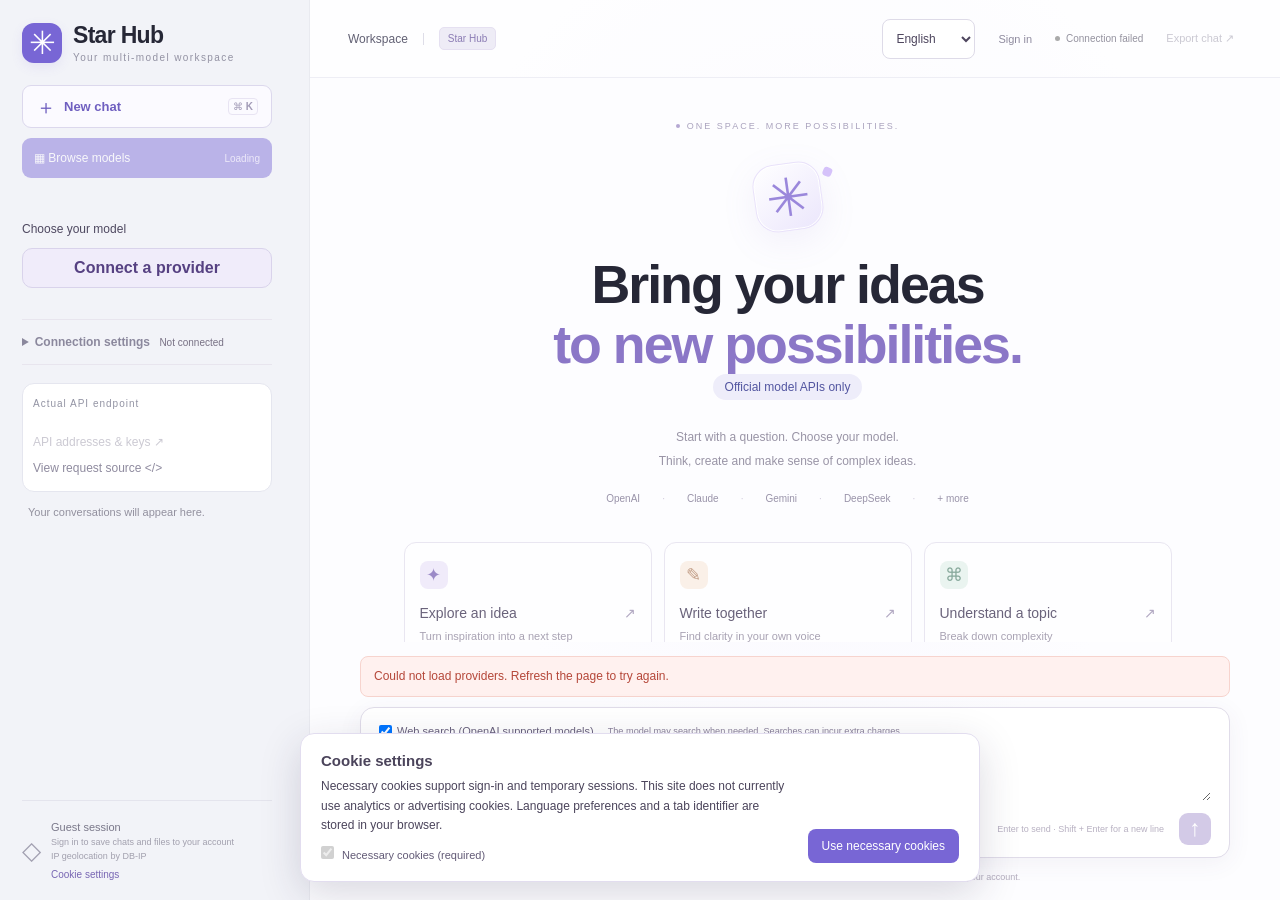
==== src/main/webapp/index.html @ 0cac22d6 "Repository snapshot" ====
<!doctype html>
<html lang="en">
<head>
  <meta charset="utf-8"><meta name="viewport" content="width=device-width,initial-scale=1">
  <meta name="theme-color" content="#f8f9fc"><meta name="description" content="Star Hub: a simple workspace for conversations with different AI models.">
  <title>Star Hub · One space. More possibilities.</title>
  <link rel="icon" href="icon.svg" type="image/svg+xml"><link rel="stylesheet" href="app.css?v=20261105-cookies">
  <script src="vendor/marked.min.js" defer></script><script src="vendor/purify.min.js" defer></script><script src="markdown.js?v=20261104" defer></script>
  <script src="storage.js?v=20261105-guestsession" defer></script><script src="i18n-data.js?v=20261105-guestsession" defer></script><script src="i18n.js?v=20261028-easy" defer></script>
  <script src="app.js?v=20261105-guestsession" defer></script><script src="account.js?v=20261105-guestsession" defer></script><script src="cloud.js?v=20261105-generated" defer></script><script src="replies.js?v=20261104-workspace" defer></script><script src="api-links.js?v=20261104-search2" defer></script><script src="parameters.js?v=20261028-easy" defer></script><script src="advanced.js?v=20261028-easy" defer></script>
  <script src="source-viewer.js?v=20261028-easy" defer></script>
  <script src="experience.js?v=20261105-guestsession" defer></script><script src="cookie-settings.js?v=20261105" defer></script>
</head>
<body>
  <aside class="sidebar" id="sidebar">
    <a class="brand" href="./" aria-label="Star Hub home"><span class="brand-mark">✳</span><span>Star Hub<small>Your multi-model workspace</small></span></a>
    <button class="new-chat" id="newChat"><span>＋</span> New chat <kbd>⌘ K</kbd></button>
    <button id="browseModels" class="catalog-launch" disabled>▦ Browse models <span id="catalogCount">Loading</span></button>
    <div class="connection-compact"><span id="connectionSummary">Choose your model</span><button id="connectProvider" type="button">Connect a provider</button></div>
    <details id="connectionSettings"><summary>Connection settings <span id="connectionState">Not connected</span></summary>
    <div class="settings">
      <label for="provider">Official provider</label><select id="provider" disabled><option>Loading providers…</option></select>
      <label for="modelSearch">Find a model</label><input id="modelSearch" type="search" placeholder="Name, manufacturer or model ID">
      <label for="model">Choose a model</label><select id="model" disabled><option value="">Choose a provider first</option></select>
      <p id="selectedSummary" class="field-help"></p><button id="modelSettings" type="button" class="settings-button" hidden>Model settings <span id="parameterStatus">Provider default</span></button><button id="modelDetails" class="text-button" type="button">Model details &amp; pricing ↗</button>
      <div class="task-row"><div><label for="task">Task type</label><select id="task"></select></div><div><label for="effort">Reasoning effort</label><select id="effort"><option value="default">Provider default</option></select></div></div>
      <p id="effortHelp" class="field-help"></p>
      <label for="apiKey"><span id="keyLabel">API Key</span> <span class="mini-label" id="keyScope">Temporary session</span></label>
      <div class="key-field"><input id="apiKey" type="password" maxlength="4096" autocomplete="off" spellcheck="false" placeholder="Enter this provider&#x27;s API key"><button type="button" id="toggleKey" aria-label="Show API key" aria-pressed="false">Show</button></div>
      <button id="accountSaveKey" type="button" class="settings-button" hidden>Manage API keys</button><p id="accountKeyStatus" class="field-help" role="status"></p><p id="guestKeyHelp" class="field-help">Keys are kept in this tab's temporary session and cannot be accessed after it closes. Each provider needs its own key.</p>
    </div>
    </details>
    <section id="currentApi" class="current-api" aria-label="Current API endpoint"><span class="section-label">Actual API endpoint</span><a id="currentApiUrl" target="_blank" rel="noopener noreferrer"></a><a id="currentKeyUrl" target="_blank" rel="noopener noreferrer"></a><button id="browseApis" type="button" class="text-button" disabled>API addresses &amp; keys ↗</button><button id="viewCallSource" type="button" class="text-button">View request source &lt;/&gt;</button></section>
    <button type="button" id="openLibrary" class="settings-button" hidden>File library</button>
    <nav id="history" class="history" aria-label="Conversation list"></nav>
    <div id="deletedNotice" class="deleted-notice" role="status" hidden><span>Conversation deleted</span><button id="undoDelete" type="button">Undo</button></div>
    <div class="sidebar-footer"><span class="privacy-icon">◇</span><div><span id="privacyHeading">Guest session</span><small id="privacyDetail">Sign in to save chats and files to your account</small><small><span>IP geolocation by </span><a href="https://db-ip.com" target="_blank" rel="noopener noreferrer" data-no-i18n>DB-IP</a></small><button id="cookieSettings" class="cookie-settings-link" type="button">Cookie settings</button></div></div>
  </aside>
  <main>
    <header class="topbar"><div class="header-left"><button id="menuToggle" class="icon-button mobile-only" aria-label="Open connection settings" aria-expanded="false">☰</button><span class="workspace-title">Workspace</span><span class="divider"></span><span id="activeProvider" class="provider-badge">Star Hub</span></div><div class="header-right"><label class="language-control"><span class="sr-only">Interface language</span><select id="language" aria-label="Interface language" data-no-i18n><option value="en">English</option><option value="zh">中文</option></select></label><button type="button" id="accountButton" class="text-button">Sign in</button><button type="button" id="accountLogout" class="text-button" hidden>Sign out</button><span class="service-status" id="serviceStatus"><i></i> Connecting</span><button class="text-button" id="exportChat" title="Export current conversation">Export chat ↗</button></div></header>
    <div class="conversation" id="conversation">
      <section class="welcome" id="welcome">
        <div class="eyebrow"><span></span> ONE SPACE. MORE POSSIBILITIES.</div>
        <div class="hero-symbol" aria-hidden="true">✳<span class="orbit-dot"></span></div>
        <h1>Bring your ideas<br><span>to </span><span>new possibilities.</span></h1>
        <p class="official-notice">Official model APIs only</p><p class="hero-description">Start with a question. Choose your model.<br>Think, create and make sense of complex ideas.</p>
        <div class="provider-strip"><span>OpenAI</span><span>Claude</span><span>Gemini</span><span>DeepSeek</span><span>+ more</span></div>
        <div class="prompt-grid">
          <button class="prompt-card" data-prompt="Help me turn a rough idea into an actionable plan. Start by asking me three key questions."><span class="card-icon lavender">✦</span><strong>Explore an idea <span>↗</span></strong><small>Turn inspiration into a next step</small></button>
          <button class="prompt-card" data-prompt="Help me make a piece of writing clearer and more natural. Ask me for the original text and its intended use first."><span class="card-icon peach">✎</span><strong>Write together <span>↗</span></strong><small>Find clarity in your own voice</small></button>
          <button class="prompt-card" data-prompt="I want to learn a new concept. Ask what I want to understand, then explain it step by step with simple examples."><span class="card-icon mint">⌘</span><strong>Understand a topic <span>↗</span></strong><small>Break down complexity</small></button>
        </div>
      </section>
      <section class="messages" id="messages" aria-label="Chat messages" aria-live="polite"></section>
    </div>
    <div class="composer-area"><div id="error" class="error" role="alert" hidden></div><div id="busyStatus" class="busy-status" role="status" hidden>Waiting for the model…</div>
      <div id="taskControls" class="task-controls" hidden>
        <p id="taskHelp"></p><div id="generationOptions" class="generation-options"></div>
        <label id="fileLabel" hidden>Reference file (up to 4 MB)<input id="inputFile" type="file" accept="image/png,image/jpeg,image/webp"></label>
        <label id="documentsLabel" hidden>Documents to rank, one per line<textarea id="documents" rows="3" maxlength="100000"></textarea></label>
        <label id="questionLabel" hidden>Yes/no question<input id="question" maxlength="4000" placeholder="For example: Does this feedback describe a software defect?"></label>
      </div>
      <section id="batchPanel" class="advanced-panel" hidden aria-labelledby="batchTitle">
        <div class="panel-title"><h2 id="batchTitle">Batch jobs</h2><span id="batchModel"></span></div>
        <p>Enter one task per line, up to 100. Jobs run asynchronously on the provider. Closing this page does not cancel them; avoid duplicate submissions.</p>
        <label for="batchInputs">Tasks</label><textarea id="batchInputs" rows="4" maxlength="100000" placeholder="First task…&#10;Second task…"></textarea>
        <div class="panel-actions"><button id="submitBatch" type="button">Submit batch</button><button id="loadBatches" type="button">Load provider jobs</button><button id="moreBatches" type="button" hidden>Load older jobs</button></div>
        <div class="batch-recovery"><input id="batchJobId" aria-label="Batch job ID" placeholder="Paste a job ID to resume checking progress"><button id="recoverBatch" type="button">Find job</button></div>
        <div id="batchNotice" role="status"></div><div id="batchJobs" class="batch-jobs"></div>
      </section>
      <section id="realtimePanel" class="advanced-panel" hidden aria-labelledby="realtimeTitle">
        <div class="panel-title"><h2 id="realtimeTitle">Live voice</h2><span id="realtimeState" role="status">Disconnected</span></div>
        <p id="realtimeHelp">After connecting, click Start speaking, then Send recording when finished. Audio uploads live to your selected provider.</p>
        <div class="panel-actions"><button id="connectRealtime" type="button">Connect live model</button><button id="recordRealtime" type="button" disabled>Start speaking</button><button id="interruptRealtime" type="button" disabled>Interrupt reply</button><button id="endRealtime" type="button" disabled>End connection</button></div>
        <p id="realtimeNotice" role="status"></p>
      </section>
      <form id="chatForm" class="composer"><div id="searchControls" class="search-controls"><label><input id="webSearch" type="checkbox" checked> <span data-no-i18n id="searchLabel">Web search (OpenAI supported models)</span></label><small data-no-i18n id="searchHelp">The model may search when needed. Searches can incur extra charges.</small></div><textarea id="prompt" rows="2" maxlength="30000" placeholder="What would you like to explore?" aria-label="Enter a message" required></textarea><div class="composer-bottom"><span id="modelHint">Connect a model to get started</span><div><span class="keyboard-hint">Enter to send · Shift + Enter for a new line</span><button type="submit" id="send" aria-label="Send message" disabled>↑</button></div></div></form>
      <p class="disclaimer">AI can make mistakes. Verify important information. API usage is billed by your selected provider to your account.</p>
    </div>
  </main>
<dialog id="modelLibrary" aria-labelledby="libraryTitle">
    <div class="library-header"><div><span class="eyebrow">MODEL ATLAS</span><h2 id="libraryTitle">Find your model</h2><p id="libraryStats"></p></div><button id="closeLibrary" class="icon-button" aria-label="Close model library">×</button></div>
    <div class="library-layout"><aside class="library-filters">
      <label for="librarySearch">Search</label><input id="librarySearch" type="search" placeholder="Model, manufacturer, use case…">
      <label for="filterVendor">Model manufacturer</label><select id="filterVendor"></select>
      <label for="filterCategory">Capability</label><select id="filterCategory"></select>
      <label for="filterSpecialty">Use cases</label><select id="filterSpecialty"></select>
      <label for="filterInput">Input types</label><select id="filterInput"></select>
      <label for="filterFamily">Model family</label><select id="filterFamily"></select>
      <label for="filterProvider">Official provider</label><select id="filterProvider"></select>
      <label for="filterReasoning">Reasoning capability / effort</label><select id="filterReasoning"><option value="">All reasoning types</option><option value="adjustable">Adjustable effort</option><option value="reasoning">Reasoning supported</option><option value="none">No published reasoning levels</option></select>
      <label for="filterExecution">Workspace support</label><select id="filterExecution"><option value="">All integrations</option><option value="integrated">Basic requests available here</option><option value="batch">Asynchronous batch</option><option value="realtime">Live voice / transcription</option></select>
      <label for="filterCost">Pricing &amp; keys</label><select id="filterCost"><option value="">All pricing types</option><option value="free-key">Free model · key required</option><option value="keyless">Free · no key needed</option><option value="paid">Pay as you go · key required</option><option value="account">Account dependent / free quota</option></select>
      <button id="resetFilters" class="text-button">Reset filters</button>
      <p id="keylessNotice" class="catalog-notice"></p><p class="catalog-notice">Free quotas, rate limits and regional access are set by the provider. A catalog entry does not guarantee access for your account.</p>
    </aside><section class="library-content"><div class="library-results"><span id="resultCount" role="status"></span><span>Official APIs only; batch integrations listed separately</span></div><div id="modelCards" class="model-cards"></div><div class="pagination"><button id="prevPage">← Previous</button><span id="pageInfo"></span><button id="nextPage">Next →</button></div></section></div>
    <footer class="library-footer" id="coverageNotice"></footer>
  </dialog>
  <dialog id="detailDialog" aria-labelledby="detailTitle"><div class="detail-header"><h2 id="detailTitle"></h2><button id="closeDetails" class="icon-button" aria-label="Close model details">×</button></div><div id="detailContent"></div><button id="useDetailModel" class="new-chat">Use this model →</button></dialog>
<dialog id="parameterDialog" aria-labelledby="parameterTitle">
    <div class="detail-header"><div><h2 id="parameterTitle">Model settings</h2><p id="parameterModel"></p></div><button id="closeParameters" class="icon-button" aria-label="Close model settings">×</button></div>
    <p class="parameter-intro">Only reviewed settings supported by this model are shown. Leave blank for provider defaults. Switching models or tasks resets settings; changing reasoning effort hides and excludes incompatible settings.</p>
    <div id="parameterFields" class="parameter-grid"></div><p id="parameterError" role="alert"></p>
    <div class="parameter-footer"><div id="parameterSources"></div><button id="resetParameters" type="button">Reset to provider defaults</button><button id="applyParameters" type="button">Done</button></div>
  </dialog>
<dialog id="apiDialog" aria-labelledby="apiTitle"><div class="detail-header"><div><span class="eyebrow">API DIRECTORY</span><h2 id="apiTitle">API addresses &amp; keys</h2></div><button id="closeApis" class="icon-button" aria-label="Close API directory">×</button></div><p class="api-explanation">These are the actual endpoints used by Star Hub. Only manufacturer-owned APIs are called; use the matching provider's key. POST endpoints may show an error when opened as a web page. Send requests from this workspace.</p><div id="apiCurrent"></div><h3 class="api-directory-title">All official providers</h3><p class="field-help">Expand a provider to view full addresses, key management and official documentation.</p><div id="apiDirectory"></div></dialog>
<dialog id="sourceDialog" aria-labelledby="sourceTitle">
    <div class="detail-header"><div><span class="eyebrow">CALL SOURCE</span><h2 id="sourceTitle">Request source code</h2></div><button id="closeSource" type="button" class="icon-button" aria-label="Close source viewer">×</button></div>
    <p class="api-explanation">This is the actual source bundled with the deployed website. Requests go from your browser to Star Hub's Java service, then directly to the manufacturer's official API. Keys are used for request authentication and are not included in the source shown below.</p>
    <div id="sourceRoute" class="source-route"></div>
    <div class="source-toolbar"><label for="sourceFile">Source file</label><select id="sourceFile" disabled></select><button id="copySource" type="button" disabled>Copy source</button><button id="reloadSource" type="button">Reload</button></div>
    <p id="sourceStatus" role="status"></p><p id="sourceHash" class="source-hash"></p>
    <pre id="sourceCode" class="source-code" tabindex="0" aria-label="Read-only request source code"><code id="sourceText"></code></pre>
  </dialog>
<dialog id="setupDialog" aria-labelledby="setupTitle">
  <div class="detail-header"><div><span class="eyebrow">GET CONNECTED</span><h2 id="setupTitle">Connect your first model</h2></div><button id="closeSetup" class="icon-button" type="button" aria-label="Close connection guide">×</button></div>
  <label class="setup-language" for="setupLanguage">Interface language <select id="setupLanguage" data-no-i18n><option value="en">English</option><option value="zh">中文</option></select></label>
  <ol class="setup-steps"><li id="setupStep1">1 Choose provider</li><li id="setupStep2">2 Add key</li><li id="setupStep3">3 Check connection</li></ol>
  <section id="setupChoose"><p>Use the manufacturer's official API. Usage is billed to your official account.</p><label for="setupProvider">Official provider</label><select id="setupProvider"></select><p id="setupProviderNote" class="field-help"></p></section>
  <section id="setupKeyStep" hidden><p id="setupKeyHelp">Create an API key in the official console and paste it below. It stays in this tab through refreshes and is cleared when the tab closes.</p><a id="setupKeyLink" target="_blank" rel="noopener noreferrer">Open official key management ↗</a><p id="setupKeyAddress" class="field-help"></p><label for="setupKey">API Key</label><div class="key-field"><input id="setupKey" type="password" maxlength="4096" autocomplete="off" spellcheck="false" placeholder="Paste your full official API key"><button id="setupToggleKey" type="button" aria-label="Show API key">Show</button></div></section>
  <section id="setupCheckStep" hidden><p>This check only reads the official model list. It sends no chat or generation task. Passing means the API accepted the key; access to a specific model is confirmed when you use it.</p><p id="setupCheckAddress" class="field-help" data-no-i18n></p><p id="setupModel" class="setup-model"></p><p id="setupCheckStatus" role="status"></p><button id="checkConnection" type="button">Check again</button></section>
  <p id="setupError" class="error" role="alert" hidden></p>
  <div class="setup-actions"><button id="skipSetup" type="button" class="text-button">Set up later</button><div><button id="setupBack" type="button" hidden>Back</button><button id="setupNext" type="button">Next</button><button id="finishSetup" type="button" hidden>Start chatting</button></div></div>
</dialog>
<dialog id="accountDialog"><form id="accountForm"><h2>Sign in</h2><p>Registration is closed. For details, <a href="mailto:zhjpersonal83@gmail.com">contact the developer</a>.</p><label>Email<input id="accountEmail" type="email" autocomplete="username" required></label><label>Password<input id="accountPassword" type="password" autocomplete="current-password" required></label><p id="accountError" role="alert"></p><button id="accountSubmit" type="submit">Sign in</button><button id="accountClose" type="button">Cancel</button></form></dialog><dialog id="accountSettings"><h2>Account settings</h2><p id="accountProfile"></p><form id="passwordForm"><h3>Change password</h3><label>Current password<input id="oldPassword" type="password" autocomplete="current-password" required></label><label>New password (12–256 characters)<input id="newPassword" type="password" autocomplete="new-password" minlength="12" maxlength="256" required></label><button type="submit">Change password</button></form><h3>API key vault</h3><p>Store multiple keys, choose the active key for each provider, or remove one. A key can only be stored once per account.</p><form id="keyForm"><label>Provider<select id="accountProvider"></select></label><label>Key name<input id="keyLabelInput" maxlength="120" required></label><label>New API key<input id="accountKey" type="password" autocomplete="off" required></label><button type="submit">Add and select key</button></form><div id="accountKeyList"></div><p id="settingsStatus" role="status"></p><button id="closeAccountSettings" type="button">Close</button></dialog><dialog id="importDialog"><h2>Import guest conversations?</h2><p>Guest conversations remain separate unless you choose to add them to this account.</p><label><input id="importCheck" type="checkbox"> Add guest conversations and their attachments to this account</label><p><button id="importConfirm" type="button">Continue</button></p></dialog><dialog id="libraryDialog"><h2>File library</h2><p id="libraryUsage"></p><p>Maximum 2 GiB per account including trash. Each file: up to 4 MiB. Accepted: PNG, JPEG, WebP, MP3, WAV, M4A, WebM audio, PDF and TXT. Chat accepts up to four images, 4 MiB combined.</p><label>Upload files<input id="libraryUpload" type="file" multiple accept="image/png,image/jpeg,image/webp,audio/mpeg,audio/wav,audio/x-wav,audio/mp4,audio/webm,application/pdf,text/plain"></label><p id="libraryMessage" role="status"></p><div id="libraryFiles"></div><p><button id="useLibraryFiles" type="button">Use selected in new chat</button> <button id="closeFileLibrary" type="button">Close</button></p></dialog><section id="cookieNotice" class="cookie-notice" role="dialog" aria-labelledby="cookieTitle" aria-describedby="cookieDescription" hidden><div><h2 id="cookieTitle">Cookie settings</h2><p id="cookieDescription">Necessary cookies support sign-in and temporary sessions. This site does not currently use analytics or advertising cookies. Language preferences and a tab identifier are stored in your browser.</p><label><input type="checkbox" checked disabled> Necessary cookies (required)</label></div><button id="acceptCookies" type="button">Use necessary cookies</button></section></body>
</html>
---- src/main/webapp/app.css ----
:root{font-family:Inter,-apple-system,BlinkMacSystemFont,"Segoe UI","PingFang SC","Microsoft YaHei",sans-serif;color:#262736;background:#fafbfe;font-synthesis:none;--purple:#7866d5;--muted:#8b8b9b;--line:#e9eaf0;--sidebar:284px}*{box-sizing:border-box}body{margin:0;display:flex;height:100dvh;overflow:hidden}button,input,textarea,select{font:inherit}button,a,input,textarea,select,summary{-webkit-tap-highlight-color:transparent}button{cursor:pointer}button:disabled{cursor:not-allowed;opacity:.45}button:focus-visible,a:focus-visible,summary:focus-visible{outline:3px solid #bcb2ec;outline-offset:4px}input:focus,textarea:focus,select:focus{outline:2px solid #c5bbee;outline-offset:1px}a{color:inherit;text-decoration:none}[hidden]{display:none!important}.sidebar{width:var(--sidebar);flex-shrink:0;background:#f2f3f8;border-right:1px solid var(--line);padding:30px 22px 20px;display:flex;flex-direction:column;overflow-y:auto}.brand{display:flex;align-items:center;gap:11px;font-size:23px;font-weight:700;letter-spacing:-.7px}.brand-mark{width:40px;height:40px;border-radius:12px;background:var(--purple);color:white;display:grid;place-items:center;font-size:32px;box-shadow:0 4px 12px #7866d51a}.brand small{font-size:10px;font-weight:400;display:block;color:#9392a3;letter-spacing:1.4px;margin-top:3px}.new-chat{margin:30px 0 29px;border:1px solid #dcd8ed;border-radius:9px;padding:12px 13px;background:#fbfaff;color:#6f5fc0;text-align:left;font-size:13px;font-weight:600;display:flex;align-items:center;gap:8px}.new-chat>span{font-size:20px;line-height:16px}kbd{margin-left:auto;color:#a29bb7;font-family:inherit;font-size:10px;border:1px solid #e8e4f3;padding:2px 4px;border-radius:4px}.section-label{font-size:10px;color:#9293a3;letter-spacing:1px;font-weight:500;display:flex;justify-content:space-between;margin:0 0 15px}.section-label>span{letter-spacing:0;font-size:10px;color:#9b91c0}.settings label{display:block;font-size:11px;margin:15px 0 8px;color:#626274}.settings label:first-child{margin-top:0}input,select,.settings textarea{width:100%;border:1px solid #dfe0e9;background:#fcfcff;border-radius:7px;font-size:12px;padding:10px 11px;color:#464556}.settings input{height:39px}select{height:40px}.mini-label{float:right;color:#9d9baa;font-size:10px}.key-field{position:relative}.key-field input{padding-right:43px}.key-field button{position:absolute;right:5px;top:5px;height:29px;padding:0 6px;background:transparent;border:0;color:#8b81b2;font-size:10px}.field-help{font-size:10px;line-height:1.8;color:#9796a5;margin:7px 1px 0;overflow-wrap:anywhere}details{margin-top:19px}summary{font-size:11px;color:#8b889d;cursor:pointer}.settings textarea{resize:vertical;min-height:70px}.recent-label{margin-top:30px;margin-bottom:10px}.history{min-height:40px;flex:1}.history button{width:100%;text-align:left;text-overflow:ellipsis;white-space:nowrap;overflow:hidden;background:none;border:0;padding:10px 12px;margin-bottom:3px;font-size:12px;border-radius:7px;color:#898698}.history button.active{background:#e9e6f3;color:#72649f}.history button::before{content:"◌";margin-right:9px;color:#aaa3bf}.sidebar-footer{display:flex;gap:10px;align-items:center;padding-top:20px;margin-top:20px;border-top:1px solid #e4e4ed;color:#797789;font-size:11px}.privacy-icon{font-size:25px;color:#a2a0b1}.sidebar-footer small{display:block;margin-top:4px;font-size:9px;color:#a2a0ae}main{flex:1;min-width:0;display:flex;flex-direction:column;background:radial-gradient(ellipse at 52% 38%,#f2effd88,transparent 55%),#fdfdff}.topbar{height:78px;flex-shrink:0;padding:0 38px;border-bottom:1px solid #eeeef5;display:flex;align-items:center;justify-content:space-between;background:#ffffff88}.header-left,.header-right{display:flex;align-items:center;gap:15px}.workspace-title{font-size:12px;color:#626174}.divider{height:12px;width:1px;background:#dedde8}.provider-badge{font-size:10px;background:#eeecf6;border:1px solid #e5e0f1;color:#8b7cb4;padding:5px 8px;border-radius:5px}.service-status{font-size:10px;color:#94929f;display:flex;align-items:center;gap:6px}.service-status i{height:5px;width:5px;border-radius:50%;background:#aaa}.service-status.online i{background:#78ad9c}.text-button{background:none;border:0;color:#8f8b9f;font-size:11px;padding:8px}.conversation{overflow-y:auto;flex:1;scroll-behavior:auto}.welcome{max-width:840px;margin:0 auto;padding:43px 36px 24px;text-align:center}.eyebrow{font-size:9px;letter-spacing:2px;color:#aaa3be;display:flex;align-items:center;justify-content:center;gap:7px}.eyebrow>span{height:4px;width:4px;background:#b5a8d3;border-radius:50%}.hero-symbol{height:68px;width:68px;margin:32px auto 23px;background:linear-gradient(145deg,#fff,#ebe6fc);box-shadow:0 10px 35px #8f7bd01a,0 0 0 1px #fff inset;border:1px solid #e9e2fa;border-radius:22px;display:grid;place-items:center;font-size:53px;color:#9a87db;transform:rotate(-8deg);position:relative}.orbit-dot{position:absolute;width:9px;height:9px;background:#d5c2fa;right:-14px;top:9px;border-radius:3px;transform:rotate(30deg)}h1{font-size:43px;font-weight:600;line-height:1.45;letter-spacing:-1.5px;margin:0}h1 span{color:#8b77c7}.hero-description{color:#9994a6;font-size:12px;line-height:2;margin:17px 0 20px}.provider-strip{display:flex;justify-content:center;gap:22px;color:#9993a9;align-items:center;font-size:10px}.provider-strip span+span:before{content:"·";margin-right:22px;color:#d1cbdc}.prompt-grid{display:grid;grid-template-columns:repeat(3,1fr);gap:12px;margin-top:38px;text-align:left}.prompt-card{border:1px solid #e9e6f1;border-radius:12px;background:#ffffffb8;padding:18px 15px;text-align:left;transition:transform .15s,border-color .15s}.prompt-card:hover{border-color:#bcb0df;transform:translateY(-3px)}.card-icon{width:28px;height:28px;display:grid;place-items:center;border-radius:8px;font-size:18px;margin-bottom:16px}.lavender{color:#9b8ac7;background:#f0ebfa}.peach{color:#c19d86;background:#faf0e8}.mint{color:#88a99c;background:#eaf4f0}.prompt-card strong{font-size:11px;font-weight:500;display:flex;justify-content:space-between;gap:7px;color:#6a637b}.prompt-card strong span{color:#b1a8c2}.prompt-card small{display:block;font-size:10px;color:#a8a2b3;margin-top:7px;line-height:1.6}.composer-area{width:100%;max-width:990px;align-self:center;padding:14px 50px 16px}.composer{border:1px solid #e0dce9;border-radius:14px;background:#fff;box-shadow:0 5px 25px #4d3c7210;padding:17px 18px 12px}.composer textarea{border:0;outline:none;resize:vertical;width:100%;min-height:48px;max-height:170px;font-size:13px;line-height:1.8;background:none;color:#4b445b}.composer textarea::placeholder{color:#b1abba}.composer-bottom{display:flex;align-items:center;justify-content:space-between;margin-top:8px;gap:10px}.composer-bottom>span{font-size:10px;color:#a19aad;overflow:hidden;text-overflow:ellipsis;white-space:nowrap;max-width:48%}.composer-bottom>div{display:flex;align-items:center;gap:15px}.keyboard-hint{font-size:9px;color:#b8b1c2}#send{width:32px;height:32px;border:0;background:var(--purple);color:white;border-radius:9px;font-size:23px;line-height:1}#send:disabled{background:#b7a7d8;opacity:.6}.disclaimer{margin:12px 0 0;text-align:center;font-size:9px;color:#b3acbd;line-height:1.6}.error{background:#fff1ef;color:#b54739;border:1px solid #f7d4ce;border-radius:8px;padding:10px 13px;margin-bottom:10px;font-size:12px;line-height:1.6}.busy-status{font-size:11px;color:#9b83c6;padding:0 5px 10px}.messages{max-width:870px;margin:auto;padding:25px 35px}.message{margin:18px 0 30px;display:flex;gap:13px}.avatar{flex-shrink:0;width:28px;height:28px;display:grid;place-items:center;border-radius:8px;background:#eee8fa;color:#9680c7;font-size:18px}.message.user .avatar{background:#edf0f4;color:#8e98a9;font-size:11px}.message-body{min-width:0;flex:1}.message-label{font-size:10px;color:#9e95ac;margin:7px 0 12px}.message-content{white-space:pre-wrap;overflow-wrap:anywhere;font-size:14px;line-height:1.9;color:#514b5f}.message.user .message-content{background:#f1eef8;border:1px solid #e8e2f1;border-radius:2px 12px 12px 12px;padding:11px 15px}.message-tools{display:flex;gap:10px;align-items:center;margin-top:12px;font-size:9px;color:#aaa2b5}.message-tools button{background:transparent;border:0;padding:0;font-size:10px;color:#9b8bb8}.icon-button{border:0;background:none;color:#8b7f9f}.mobile-only{display:none}
@media(min-height:920px){.welcome{padding-top:70px}.hero-symbol{margin-top:45px}.prompt-grid{margin-top:48px}.composer-area{padding-bottom:25px}}
@media(max-width:1100px){:root{--sidebar:250px}.sidebar{padding:25px 18px 18px}.topbar{padding:0 24px}.welcome{padding:35px 25px 20px}h1{font-size:36px}.composer-area{padding:12px 25px}.prompt-card{padding:14px 11px}.keyboard-hint{display:none}.provider-strip{gap:10px}.provider-strip span+span:before{margin-right:10px}.hero-symbol{margin-top:22px}}
@media(max-width:760px){body{height:100dvh}.sidebar{position:fixed;inset:64px auto 0 0;z-index:5;width:280px;box-shadow:12px 0 30px #30244518;transform:translateX(-110%);transition:transform .2s}.sidebar.open{transform:translateX(0)}.mobile-only{display:block}.topbar{height:64px;padding:0 17px}.header-left{gap:10px}.header-right{gap:6px}.service-status{display:none}.workspace-title{font-size:11px}.text-button{font-size:10px}.welcome{padding:28px 18px 10px}.eyebrow{font-size:8px;letter-spacing:1.5px}.hero-symbol{width:54px;height:54px;font-size:44px;border-radius:17px;margin:25px auto 18px}h1{font-size:33px}.hero-description{font-size:11px;margin:13px 0 15px}.provider-strip{font-size:9px;gap:7px}.provider-strip span+span:before{margin-right:7px}.prompt-grid{gap:7px;margin-top:27px}.prompt-card{padding:13px 10px}.prompt-card strong{font-size:10px}.prompt-card small{font-size:9px}.card-icon{margin-bottom:13px}.composer-area{padding:10px 14px 12px}.composer{padding:12px 13px 10px}.disclaimer{font-size:8px;margin-top:8px}.messages{padding:12px 18px}.message-content{font-size:13px}.brand{font-size:21px}}
@media(prefers-reduced-motion:reduce){*{scroll-behavior:auto!important;transition:none!important}}
.history-row{display:flex;align-items:center;gap:3px;margin-bottom:3px}.history-row .history-chat{flex:1;min-width:0;margin:0}.history-row .delete-chat{width:28px;flex-shrink:0;padding:4px 0;margin:0;text-align:center;font-size:20px;color:#8c829e}.history-row .delete-chat::before{content:none}.history-row .delete-chat:hover{background:#f9e6e5;color:#ae554d}.history-empty{font-size:11px;line-height:1.8;color:#92909e;padding:0 6px}.deleted-notice{display:flex;align-items:center;justify-content:space-between;background:#e9e6f3;border-radius:7px;padding:10px 12px;font-size:11px;color:#72649f;margin-top:12px}.deleted-notice button{border:0;background:none;font-size:11px;color:#6552ac;padding:3px}
/* Model library */
.sidebar{--sidebar:310px;width:var(--sidebar);padding-top:22px}.new-chat{margin:22px 0 10px}.catalog-launch{display:flex;justify-content:space-between;align-items:center;background:#7866d5;color:white;border:0;border-radius:9px;padding:13px 12px;font-size:12px;margin-bottom:24px;flex-shrink:0}.catalog-launch span{font-size:10px;color:#e5defb}.settings>.text-button{padding:5px 0;font-size:10px;color:#7460bf}.task-row{display:grid;grid-template-columns:1fr 1fr;gap:8px}.task-row select{padding:8px 5px;font-size:11px}.field-help{color:#777486}.settings{flex-shrink:0}.task-controls{border:1px solid #e5dfef;background:#faf8fe;padding:12px 16px;border-radius:12px;margin-bottom:10px;max-height:220px;overflow:auto;font-size:11px}.task-controls p{margin:0 0 8px;line-height:1.7;color:#756d89}.task-controls label{display:block;color:#6f6781;font-size:11px}.task-controls textarea{width:100%;padding:10px;border:1px solid #ded6e8;border-radius:7px}.generation-options{display:flex;gap:10px;flex-wrap:wrap}.generation-options label{min-width:110px;flex:1}.generation-options select{margin:5px 0}.generated-media{max-width:100%;max-height:560px;display:block;border-radius:10px;margin-top:16px}audio.generated-media{width:100%}a.generated-media{color:#6b55b6;text-decoration:underline}dialog{color:#302b42;border:1px solid #e8e2f1;border-radius:20px;box-shadow:0 30px 100px #30254635;padding:0;background:#fcfbff}dialog::backdrop{background:#201a354d}#modelLibrary{width:min(1240px,96vw);height:min(900px,94dvh);max-width:none;max-height:none;overflow:hidden}#modelLibrary[open]{display:flex;flex-direction:column}.library-header{padding:26px 30px 20px;display:flex;justify-content:space-between;align-items:flex-start;border-bottom:1px solid #eae5f0;background:linear-gradient(100deg,#f3effc,#fff)}.library-header .eyebrow{justify-content:flex-start;font-size:10px;letter-spacing:3px;color:#8d7db8}.library-header h2{font-size:25px;letter-spacing:-.6px;margin:7px 0 9px;font-weight:600}.library-header p{font-size:11px;color:#8c819c;margin:0}.library-layout{display:grid;grid-template-columns:225px 1fr;min-height:0;flex:1}.library-filters{background:#f6f3fa;padding:22px;overflow-y:auto;border-right:1px solid #eae5f0}.library-filters label{display:block;font-size:11px;color:#80748f;margin:14px 0 7px}.library-filters label:first-child{margin-top:0}.library-filters select,.library-filters input{background:#fff;border-color:#e5dfed;font-size:11px;height:38px}.catalog-notice{font-size:10px;line-height:1.8;color:#897d97;padding-top:12px;border-top:1px solid #e4dceb}.library-content{padding:20px 25px;overflow-y:auto}.library-results{display:flex;justify-content:space-between;align-items:center;font-size:11px;color:#a095ac;margin-bottom:17px;gap:10px}.library-results>span:first-child{color:#786791}.model-cards{display:grid;grid-template-columns:repeat(2,minmax(0,1fr));gap:15px}.model-card{border:1px solid #e6dfef;background:white;border-radius:13px;padding:20px;display:flex;flex-direction:column;min-width:0;transition:border-color .15s}.model-card:hover{border-color:#b5a5d5}.model-kicker{font-size:10px;color:#9c88b6;letter-spacing:.3px}.model-card h3{font-size:16px;line-height:1.5;margin:9px 0 5px;font-weight:600;overflow-wrap:anywhere}.model-card code{font-size:10px;color:#a295af;overflow-wrap:anywhere}.model-intro{font-size:11px;line-height:1.9;color:#7c718a;margin:15px 0;flex:1}.model-tags{display:flex;flex-wrap:wrap;gap:5px}.model-tags span{font-size:9px;color:#8b779d;background:#f4eff9;padding:4px 6px;border-radius:4px}.model-tags .free-badge{background:#e8f5ed;color:#478561}.model-route{font-size:10px;line-height:1.6;color:#91839e;margin:14px 0}.model-actions{display:flex;justify-content:space-between;gap:10px;border-top:1px solid #eee7f4;padding-top:12px}.model-actions button,.pagination button{font-size:11px;border:0;border-radius:7px;padding:8px 10px;color:#8b79a4;background:#f3eef9}.model-actions button:last-child{color:#fff;background:#8b73bd}.pagination{display:flex;align-items:center;justify-content:center;gap:20px;padding:25px 0 5px;font-size:11px;color:#8c7c9e}.library-footer{border-top:1px solid #eae5f0;padding:13px 25px;font-size:10px;line-height:1.7;color:#9c8fa9;background:#faf8fd}.empty-models{grid-column:1/-1;padding:40px 20px;line-height:2;color:#8d7d9e;font-size:13px}#detailDialog{width:min(650px,94vw);max-height:90dvh;padding:26px;overflow:auto}.detail-header{display:flex;justify-content:space-between;gap:20px;align-items:flex-start}.detail-header h2{font-size:23px;margin:0;line-height:1.5;overflow-wrap:anywhere}#detailContent{font-size:12px;line-height:1.9;color:#7c6c8e}.detail-intro{margin:20px 0}#detailContent dl{display:grid;grid-template-columns:110px minmax(0,1fr);gap:10px;background:#f5f0fa;padding:18px;border-radius:10px}#detailContent dt{color:#9a88ac}#detailContent dd{margin:0;overflow-wrap:anywhere}#detailContent h3{font-size:13px;color:#665378;margin-top:23px}#detailContent pre{background:#f4f0f8;padding:14px;font-size:10px;overflow:auto;border-radius:8px}.detail-links{display:flex;gap:20px;flex-wrap:wrap;color:#7f61ac;text-decoration:underline;margin-top:20px}#useDetailModel{margin-bottom:0;padding:13px 18px;background:#8064b2;color:white}.price-table{width:100%;border-collapse:collapse;font-size:11px}.price-table td{padding:7px;border-bottom:1px solid #eee8f3}.price-table td:last-child{text-align:right;font-variant-numeric:tabular-nums}
@media(min-width:1300px){.model-cards{grid-template-columns:repeat(3,minmax(0,1fr))}}
@media(max-width:760px){.library-header{padding:20px}.library-header h2{font-size:21px}.library-header p{line-height:1.8}.library-layout{display:block;overflow-y:auto}.library-filters{display:grid;grid-template-columns:1fr 1fr;gap:7px 12px;padding:14px;border-bottom:1px solid #e8dff0}.library-filters label{margin:0;align-self:center}.library-filters .catalog-notice{grid-column:1/-1;margin:0}.library-content{padding:17px;overflow:visible}.model-cards{grid-template-columns:1fr}.library-results{align-items:flex-start;font-size:10px}.library-footer{padding:10px 17px}.sidebar{width:310px}.task-controls{max-height:170px}.detail-header h2{font-size:19px}#detailContent dl{grid-template-columns:80px minmax(0,1fr)}}
.advanced-panel{background:#fff;border:1px solid #e4dcee;border-radius:14px;padding:18px 20px;margin:8px 0 12px;max-height:62dvh;overflow:auto;color:#766883;font-size:12px}.panel-title{display:flex;align-items:center;justify-content:space-between;gap:12px}.panel-title h2{margin:0;font-size:17px;color:#635273}.panel-title span{font-size:10px;color:#9988aa}.advanced-panel p{font-size:11px;line-height:1.8}.advanced-panel label{display:block;font-size:11px;margin:12px 0 6px}.advanced-panel textarea{width:100%;padding:12px;resize:vertical;min-height:90px;border:1px solid #e1d8eb;border-radius:8px;font-size:12px;color:#51445f;background:#fdfbff}.panel-actions{display:flex;gap:8px;flex-wrap:wrap;margin:12px 0}.panel-actions button,.batch-recovery button{border:1px solid #e5dcee;background:#f6f0fb;color:#81679d;border-radius:7px;padding:9px 12px;font-size:11px}.panel-actions button:first-child{color:white;background:#8970ba;border-color:#8970ba}.batch-recovery{display:flex;gap:8px}.batch-recovery input{flex:1;min-width:0}.batch-recovery button{white-space:nowrap}.batch-job{border:1px solid #e8e0f0;border-radius:9px;padding:13px;margin-top:12px}.batch-job-title{display:flex;justify-content:space-between;gap:12px;flex-wrap:wrap}.batch-job-title code{font-size:10px;overflow-wrap:anywhere}.batch-job-title strong{color:#7f62a4}.batch-job p{margin:7px 0}.batch-job details{margin-top:10px}.batch-job pre{white-space:pre-wrap;overflow-wrap:anywhere;max-height:250px;overflow:auto;background:#f8f5fb;padding:12px;font-size:11px;border-radius:6px}.batch-jobs{max-height:380px;overflow:auto}#batchNotice,#realtimeNotice{font-size:11px;line-height:1.8;color:#9474ad}#realtimeState{color:#8b6bb0}#endRealtime{color:#a56475}#recordRealtime:not(:disabled){background:#8e72be;color:white;border-color:#8e72be}@media(max-width:760px){.advanced-panel{padding:12px;max-height:60dvh}.panel-title{align-items:flex-start;flex-direction:column}.batch-jobs{max-height:260px}.panel-actions button{padding:8px;font-size:10px}.batch-recovery{flex-wrap:wrap}.batch-recovery input{width:100%;flex-basis:100%}}

.settings-button {width:100%;display:flex;align-items:center;justify-content:space-between;padding:10px 12px;border:1px solid #ddd9ee;border-radius:10px;background:#f7f5ff;color:#6551a4;margin:8px 0;cursor:pointer;font:inherit;font-size:12px}
.settings-button span{font-size:11px;color:#807a90}
#parameterDialog{width:min(840px,94vw);max-height:88dvh;padding:26px;border:1px solid #e3dfed;border-radius:20px;box-shadow:0 24px 80px #29213b30;color:var(--text);background:#fff;overflow:auto}
#parameterDialog::backdrop{background:#29213b55}
#parameterModel,.parameter-intro{font-size:12px;line-height:1.7;color:#777385}
.parameter-grid{display:grid;grid-template-columns:repeat(2,minmax(0,1fr));gap:18px;margin:22px 0}
.parameter-field{display:flex;flex-direction:column;gap:7px;font-size:13px;min-width:0}.parameter-field[hidden]{display:none}.parameter-wide{grid-column:1/-1}
.parameter-field input,.parameter-field select,.parameter-field textarea{width:100%;border:1px solid #dedbe8;border-radius:9px;background:#fbfaff;color:#34303e;padding:10px;font:inherit;box-sizing:border-box}
.parameter-field textarea{font-family:ui-monospace,monospace;resize:vertical;min-height:78px}.parameter-field small{font-size:11px;line-height:1.5;color:#817b8d}
.parameter-footer{display:flex;align-items:center;gap:10px;flex-wrap:wrap;border-top:1px solid #eeeaf4;padding-top:16px;position:sticky;bottom:-26px;background:white;padding-bottom:16px}
.parameter-footer button{padding:10px 15px;border:1px solid #ded9ec;background:#f5f2fb;color:#67538f;border-radius:9px;cursor:pointer}#applyParameters{background:#7b66c7;color:white}.parameter-footer a{font-size:11px;color:#7964b2}#parameterSources{margin-right:auto;display:flex;gap:12px}#parameterError{color:#ad3c51;font-size:13px;line-height:1.6}
.result-details{margin-top:12px;font-size:12px}.result-details pre{max-height:280px;overflow:auto;white-space:pre-wrap;overflow-wrap:anywhere}.result-details button{margin:8px 0}
@media(max-width:600px){.parameter-grid{grid-template-columns:1fr}#parameterDialog{padding:18px}.parameter-footer{bottom:-18px}}

/* Keep native trackpad scrolling inside each pane, without scroll chaining or backdrop blur. */
main,.conversation,.sidebar,.library-content,.library-filters{min-height:0}
.sidebar,.conversation,.library-filters,.library-content,#detailDialog,#parameterDialog,.task-controls,.advanced-panel,.batch-jobs,.result-details pre{overscroll-behavior-y:contain;scrollbar-gutter:stable}
.conversation{background:#fdfdff}
.library-content{background:#fcfbff}
@media(max-width:760px){.library-layout{overscroll-behavior-y:contain;scrollbar-gutter:stable}.library-content,.library-filters{overflow:visible;scrollbar-gutter:auto}}

/* Full, selectable addresses stay readable without horizontal scrolling. */
.current-api{margin-top:18px;padding:14px 10px;border:1px solid #e5e6ef;border-radius:12px;background:#fff;display:grid;gap:8px;min-width:0}
.current-api .section-label{margin:0;padding:0;font-size:10px}
.current-api a{font-size:11px;line-height:1.7;color:#6450a2;overflow-wrap:anywhere;word-break:break-word}
.current-api .text-button{text-align:left;padding:2px 0;font-size:12px}
#apiDialog{width:min(820px,calc(100vw - 32px));max-height:88dvh;overflow-y:auto;overscroll-behavior:contain;padding:28px;border:1px solid #e5e6ef;border-radius:22px;background:#fff;color:#292735}
.api-explanation,.api-note{font-size:13px;line-height:1.8;color:#727080}
.api-directory-title{margin-top:30px}
.api-address{margin:14px 0;padding:12px 14px;background:#f7f7fb;border:1px solid #ededf5;border-radius:10px;min-width:0}
.api-address-heading{display:flex;align-items:center;gap:10px;margin-bottom:7px;font-size:12px;color:#6b667e}
.api-method{padding:2px 6px;border-radius:4px;background:#ebe7f6;color:#654c9b;font-size:10px}
.api-address-line{display:flex;align-items:flex-start;gap:12px;min-width:0}
.api-address-line a,.api-address-line code{min-width:0;flex:1;color:#5d429c;font:12px/1.8 ui-monospace,SFMono-Regular,Menlo,monospace;overflow-wrap:anywhere;word-break:break-word;user-select:text}
.api-address-line button{flex-shrink:0;background:#fff;border:1px solid #ddd9ec;border-radius:6px;padding:4px 8px;color:#64547f;font-size:11px;cursor:pointer}
.api-address small{display:block;margin-top:6px;color:#787187;font-size:11px}
.api-platform{border-top:1px solid #eceaf2;padding:15px 0}
.api-platform summary{cursor:pointer;font-size:14px;font-weight:600;line-height:1.8}
.api-platform summary span{display:block;color:#85808f;font-weight:400;font-size:12px;margin-left:17px;overflow-wrap:anywhere}
.reply-typing::after{content:'▍';color:#8c74c0;margin-left:2px;font-size:.85em}
.reply-warning{font-size:12px;color:#9b6b30;margin-top:12px;line-height:1.7}
.message-content{direction:ltr;text-align:start}
.reveal-now{color:#76618f}
@media(max-width:600px){#apiDialog{padding:20px}.api-address-line{gap:6px}.api-address{padding:10px}.api-address-line a,.api-address-line code{font-size:11px}}

.model-access{padding:12px;margin:10px 0;border:1px solid #e8d5b0;background:#fff8ea;border-radius:10px;font-size:12px;line-height:1.7;color:#73572d}
.model-access p{margin:8px 0}.model-access a{display:block;overflow-wrap:anywhere;color:#6e5297;font-size:11px}.model-access button{margin-top:10px;padding:7px 10px;border:1px solid #d8c29b;border-radius:7px;background:#fff;color:#73572d;cursor:pointer}.model-tags .restricted-badge{background:#fff2d9;color:#8c6229}

/* Source viewer stays closed until explicitly opened, with an independent scroll area. */
.official-notice{display:inline-block;color:#5255a0;background:#eeedfa;border-radius:20px;padding:6px 12px;font-size:12px;margin:0 0 8px}
#sourceDialog{width:min(1040px,94vw);max-height:90dvh;padding:24px;overflow:auto}
.source-toolbar{display:flex;align-items:center;gap:10px;flex-wrap:wrap;margin:18px 0 8px}
.source-toolbar label{font-size:13px;font-weight:600}
.source-toolbar select{flex:1;min-width:180px;max-width:100%;padding:9px;border:1px solid #dedfeb;border-radius:8px;background:white}
.source-toolbar button{padding:9px 12px;border:1px solid #dedfeb;border-radius:8px;background:#f7f7fc;cursor:pointer}
.source-code{height:42dvh;min-height:180px;overflow:auto;overscroll-behavior:contain;white-space:pre;background:#181e30;color:#e2e9f7;border-radius:12px;padding:18px;font:12px/1.7 ui-monospace,SFMono-Regular,Menlo,Consolas,monospace;tab-size:4}
.source-code:focus-visible{outline:2px solid #6b64bf;outline-offset:3px}
.source-hash{font:11px/1.5 ui-monospace,monospace;overflow-wrap:anywhere;color:#6d7284}
#sourceStatus{font-size:12px;color:#60677c}.source-route{padding:12px;background:#f7f7fc;border-radius:10px}
@media(max-width:600px){#sourceDialog{padding:16px}.source-toolbar select{flex-basis:100%}.source-code{padding:12px}}
#sourceDialog[open]{display:flex;flex-direction:column;height:90dvh;box-sizing:border-box}
#sourceDialog .detail-header{flex-shrink:0;margin-bottom:8px}
#sourceDialog .api-explanation{flex-shrink:0;margin:6px 0 12px;font-size:13px}
#sourceDialog .source-route{flex-shrink:0;max-height:148px;overflow:auto;overscroll-behavior:contain}
#sourceDialog .source-toolbar{flex-shrink:0;margin:12px 0 4px}
#sourceDialog #sourceStatus{flex-shrink:0;margin:6px 0}
#sourceDialog .source-hash{flex-shrink:0;margin:2px 0 6px}
#sourceDialog .source-code{flex:1;min-height:120px;height:auto;margin:0}

/* Connection setup and persistence controls use normal document flow. */
.sr-only{position:absolute;width:1px;height:1px;padding:0;margin:-1px;overflow:hidden;clip:rect(0,0,0,0);white-space:nowrap;border:0}
.connection-compact{display:grid;gap:10px;margin:18px 0 12px}
#connectionSummary{font-size:12px;line-height:1.5;color:#4e4860;overflow-wrap:anywhere}
#connectProvider{padding:10px 12px;border:1px solid #d9d3eb;border-radius:10px;background:#f0ecfa;color:#564182;font-weight:600;cursor:pointer}
#connectionSettings{border-top:1px solid #e8e5ee;border-bottom:1px solid #e8e5ee;padding:12px 0}
#connectionSettings>summary{cursor:pointer;font-size:12px;font-weight:600;line-height:1.7;list-style-position:inside}
#connectionState{float:none;margin-left:6px;font-size:10px;font-weight:400;color:#787184;white-space:nowrap}
#connectionSettings .settings{margin-top:16px}
.save-history{display:flex;gap:8px;align-items:flex-start;font-size:12px;line-height:1.6;cursor:pointer}
.save-history input{margin:3px 0 0;accent-color:#7960ab;flex-shrink:0}
.storage-help{font-size:11px;line-height:1.65;color:#86808e;margin:7px 0}
#storageStatus{font-size:11px;margin:4px 0 14px}
.language-control select{font:inherit;font-size:12px;padding:7px 22px 7px 9px;border:1px solid #dedbe8;border-radius:8px;background:#fff;color:#4e465e;max-width:112px}
#setupDialog{width:min(600px,92vw);max-height:90dvh;padding:30px;overflow:auto}
#setupDialog h2{font-size:24px;margin:8px 0 0;letter-spacing:-.6px}
#setupDialog p{font-size:14px;line-height:1.8;color:#686174}
#setupDialog .field-help{font-size:12px;overflow-wrap:anywhere}
#setupDialog label{display:block;font-size:12px;font-weight:600;margin:16px 0 8px}
#setupDialog select,#setupKey{width:100%;padding:12px;border:1px solid #ded9e9;border-radius:9px;background:#fff;font:inherit;font-size:14px;min-width:0}
#setupDialog .key-field input{padding-right:64px}
#setupDialog a{color:#6a4e9c;font-size:14px}
.setup-steps{display:flex;gap:8px;list-style:none;padding:0;margin:24px 0}
.setup-steps li{flex:1;font-size:12px;line-height:1.6;color:#898290;padding:10px 8px;border-bottom:2px solid #e8e4ef}
.setup-steps .active{color:#654a96;border-color:#9378be;font-weight:600}
.setup-actions{display:flex;justify-content:space-between;align-items:center;gap:12px;margin-top:28px;border-top:1px solid #eeeaf3;padding-top:20px}
.setup-actions>div{display:flex;gap:8px;flex-wrap:wrap;justify-content:flex-end}
.setup-actions button,#checkConnection{border:1px solid #ded8e9;border-radius:8px;padding:10px 14px;font:inherit;font-size:13px;background:#faf9fc;cursor:pointer}
.setup-actions #setupNext,.setup-actions #finishSetup{color:#fff;background:#745499;border-color:#745499}
.setup-actions .text-button{border:0;background:transparent;padding:8px 0}
#setupCheckStatus{padding:12px;background:#f4f1f9;border-radius:10px}
#setupDialog .setup-model{font-weight:600;color:#544565}
html[lang=en] .welcome h1{font-size:clamp(34px,4.2vw,60px);letter-spacing:-2px;line-height:1.12}
html[lang=en] .prompt-card strong{font-size:14px}
html[lang=en] .prompt-card small{font-size:11px}
@media(max-width:800px){.header-right{gap:8px}.header-right .service-status{display:none}.topbar{gap:8px}.workspace-title{font-size:13px}.provider-badge{max-width:100px;overflow:hidden;text-overflow:ellipsis;white-space:nowrap}}
@media(max-width:600px){#setupDialog{padding:22px}.setup-steps{gap:4px}.setup-steps li{font-size:11px;padding:8px 4px}.setup-actions{align-items:flex-end}.header-right #exportChat{font-size:0}.header-right #exportChat::after{content:'↗';font-size:18px}html[lang=en] .welcome h1{font-size:36px;letter-spacing:-1.3px}.header-left .divider{display:none}}

.save-history input{width:15px;height:15px;padding:0;flex:0 0 15px}
#setupDialog .setup-language{display:flex;justify-content:flex-end;align-items:center;gap:10px;color:#7f748d;font-weight:400}
#setupDialog .setup-language select{width:112px;padding:6px 9px;font-size:12px;height:34px}
.search-controls{display:flex;align-items:center;flex-wrap:wrap;gap:8px 14px;margin-bottom:12px;color:#69617d;font-size:11px}.search-controls label{display:flex;align-items:center;gap:5px}.search-controls input{width:auto;height:auto;margin:0}.search-controls small{color:#8b829b}.message-content{white-space:normal}.message-content p{margin:.5em 0}.message-content pre{white-space:pre;overflow:auto;padding:12px;background:#f2eff8;border-radius:8px}.message-content code{background:#f2eff8;border-radius:3px;padding:1px 3px}.message-content pre code{padding:0}.message-content table{display:block;max-width:100%;overflow-x:auto;border-collapse:collapse}.message-content th,.message-content td{border:1px solid #ded9eb;padding:6px 10px}.message-content a{color:#6550be;text-decoration:underline;overflow-wrap:anywhere}.message-content blockquote{border-left:3px solid #c7bce8;margin:1em 0;padding-left:12px}.web-citations{display:flex;flex-direction:column;gap:4px;margin-top:1em;font-size:12px}

.message.user .message-content{white-space:pre-wrap}

#accountDialog{border:1px solid #ddd6ef;border-radius:16px;padding:26px;max-width:420px;width:calc(100% - 40px);box-shadow:0 18px 70px #31225a33;color:#403a50}#accountDialog::backdrop{background:#201b3066}#accountDialog h2{margin:0 0 12px}#accountDialog p{font-size:13px;line-height:1.7;color:#716982}#accountDialog a{color:#6b55bd;text-decoration:underline}#accountDialog label{display:block;margin:15px 0;font-size:12px}#accountDialog label input{display:block;margin-top:6px}#accountDialog button{border:0;border-radius:8px;padding:10px 16px;margin:4px 8px 0 0;cursor:pointer}#accountSubmit{background:#7866d5;color:white}#accountError{color:#b54739!important}

#accountSettings{border:1px solid #ddd6ef;border-radius:16px;padding:26px;max-width:440px;width:calc(100% - 40px);max-height:85vh;overflow:auto;color:#403a50}#accountSettings::backdrop{background:#201b3066}#accountSettings label{display:block;margin:12px 0;font-size:12px}#accountSettings input,#accountSettings select{display:block;margin-top:6px}#accountSettings button{border:0;border-radius:8px;padding:10px 16px;cursor:pointer}#accountSettings h3{margin-top:20px}

#libraryDialog,#importDialog{border:1px solid #ddd6ef;border-radius:16px;padding:26px;max-width:720px;width:calc(100% - 40px);max-height:85vh;overflow:auto;color:#403a50}#libraryDialog::backdrop,#importDialog::backdrop{background:#201b3066}.file-row{display:flex;align-items:center;gap:8px;padding:10px 0;border-bottom:1px solid #eee;flex-wrap:wrap}.file-row label{flex:1;min-width:200px}.file-row input,#importCheck{width:auto;height:auto}.file-row button,#libraryDialog button,#importDialog button{padding:8px;border:0;border-radius:6px;cursor:pointer}

.reasoning-block{margin:4px 0 12px;color:#817499;font-size:12px}.reasoning-heading{cursor:pointer}.reasoning-text{white-space:pre-wrap;border-left:2px solid #d9d0ec;padding-left:10px;margin-top:6px}.thinking-active .reasoning-heading{animation:reasoning-pulse 1.4s ease-in-out infinite}@keyframes reasoning-pulse{50%{opacity:.45}}@media (prefers-reduced-motion:reduce){.thinking-active .reasoning-heading{animation:none}}

.keyring-row{display:flex;align-items:center;gap:8px;border-bottom:1px solid #eee;padding:9px 0}.keyring-row span{flex:1;overflow-wrap:anywhere}.keyring-row button{font-size:12px}

.thinking-active .reasoning-heading{position:relative;display:inline-flex;align-items:center;gap:7px;animation:none}.thinking-active .reasoning-heading::before{content:"";width:10px;height:10px;border-radius:50%;background:#806add;box-shadow:0 0 0 4px #c7b9f2;animation:starhub-think 1.2s ease-in-out infinite}.thinking-active .reasoning-heading::after{content:"···";font-weight:bold;letter-spacing:3px;animation:starhub-dots 1.1s ease-in-out infinite}@keyframes starhub-think{0%,100%{transform:scale(.8);box-shadow:0 0 0 3px #c7b9f288}50%{transform:scale(1.2);box-shadow:0 0 0 7px #c7b9f233}}@keyframes starhub-dots{0%,100%{opacity:.3}50%{opacity:1}}@media (prefers-reduced-motion:reduce){.thinking-active .reasoning-heading::before,.thinking-active .reasoning-heading::after{animation:none}}

.google-suggestions{display:block;width:100%;height:100px;border:0;margin:8px 0}.search-used{font-size:11px;color:#766ab2}

.history-row .rename-chat{width:28px;flex:0 0 28px;padding:4px 0;margin:0;text-align:center;font-size:14px;color:#8c829e}.history-row .rename-chat::before{content:none}.history-row .rename-chat:hover{background:#e9e6f3;color:#72649f}

.cookie-settings-link{display:block;border:0;background:none;color:#7866b3;font:inherit;font-size:10px;padding:8px 0 0;text-align:left}.cookie-settings-link:hover{text-decoration:underline}.cookie-notice{position:fixed;z-index:100;bottom:18px;left:50%;transform:translateX(-50%);width:min(680px,calc(100vw - 32px));display:flex;align-items:flex-end;gap:18px;padding:18px 20px;background:#fff;border:1px solid #e2ddef;border-radius:14px;box-shadow:0 12px 40px #2923492b;color:#4b445b}.cookie-notice h2{font-size:15px;margin:0 0 8px}.cookie-notice p{font-size:12px;line-height:1.6;margin:0 0 10px}.cookie-notice label{font-size:11px;color:#625a76}.cookie-notice input{width:auto;height:auto;margin:0 5px 0 0;accent-color:#7866d5}.cookie-notice button{flex-shrink:0;border:0;border-radius:8px;background:#7866d5;color:white;padding:10px 14px;font-size:12px}.cookie-notice[hidden]{display:none}@media(max-width:600px){.cookie-notice{flex-direction:column;align-items:stretch;bottom:10px}.cookie-notice button{align-self:flex-end}}
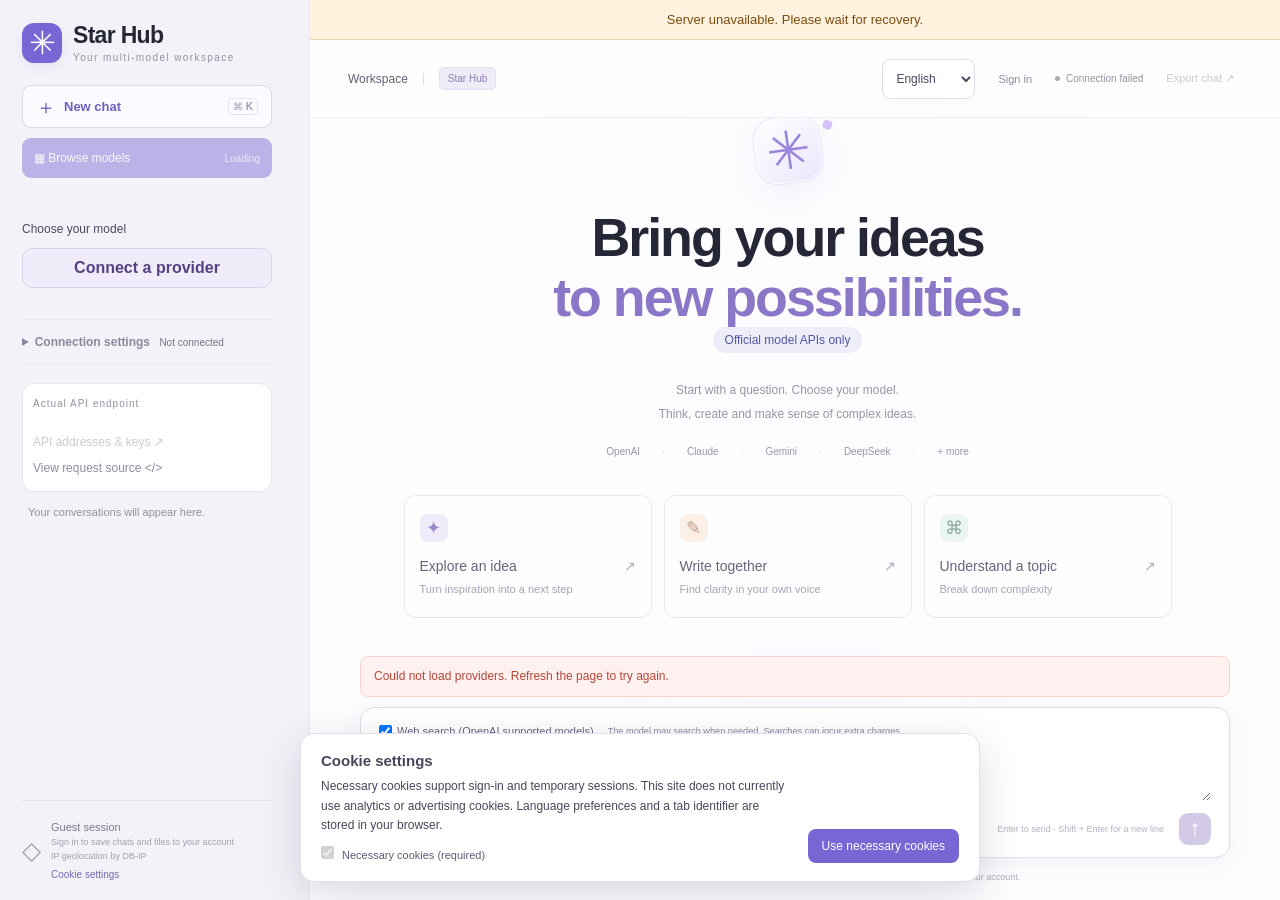
==== commit be2e4529: "12/11/2026-first" ====
--- a/src/main/webapp/index.html
+++ b/src/main/webapp/index.html
@@ -4,10 +4,10 @@
   <meta charset="utf-8"><meta name="viewport" content="width=device-width,initial-scale=1">
   <meta name="theme-color" content="#f8f9fc"><meta name="description" content="Star Hub: a simple workspace for conversations with different AI models.">
   <title>Star Hub · One space. More possibilities.</title>
-  <link rel="icon" href="icon.svg" type="image/svg+xml"><link rel="stylesheet" href="app.css?v=20261105-cookies">
+  <link rel="icon" href="icon.svg" type="image/svg+xml"><link rel="stylesheet" href="app.css?v=20261108-storage">
   <script src="vendor/marked.min.js" defer></script><script src="vendor/purify.min.js" defer></script><script src="markdown.js?v=20261104" defer></script>
-  <script src="storage.js?v=20261105-guestsession" defer></script><script src="i18n-data.js?v=20261105-guestsession" defer></script><script src="i18n.js?v=20261028-easy" defer></script>
-  <script src="app.js?v=20261105-guestsession" defer></script><script src="account.js?v=20261105-guestsession" defer></script><script src="cloud.js?v=20261105-generated" defer></script><script src="replies.js?v=20261104-workspace" defer></script><script src="api-links.js?v=20261104-search2" defer></script><script src="parameters.js?v=20261028-easy" defer></script><script src="advanced.js?v=20261028-easy" defer></script>
+  <script src="provider-media.js?v=20261112" defer></script><script src="storage.js?v=20261112" defer></script><script src="i18n-data.js?v=20261108-storage" defer></script><script src="i18n.js?v=20261028-easy" defer></script>
+  <script src="provider-operations.js?v=20261112" defer></script><script src="app.js?v=20261112" defer></script><script src="account.js?v=20261112" defer></script><script src="chat-pages.js?v=20261111" defer></script><script src="cloud.js?v=2d1f13917ae9" defer></script><script src="replies.js?v=20261104-workspace" defer></script><script src="api-links.js?v=20261104-search2" defer></script><script src="parameters.js?v=20261028-easy" defer></script><script src="advanced.js?v=20261028-easy" defer></script>
   <script src="source-viewer.js?v=20261028-easy" defer></script>
   <script src="experience.js?v=20261105-guestsession" defer></script><script src="cookie-settings.js?v=20261105" defer></script>
 </head>
@@ -27,7 +27,7 @@
       <p id="effortHelp" class="field-help"></p>
       <label for="apiKey"><span id="keyLabel">API Key</span> <span class="mini-label" id="keyScope">Temporary session</span></label>
       <div class="key-field"><input id="apiKey" type="password" maxlength="4096" autocomplete="off" spellcheck="false" placeholder="Enter this provider&#x27;s API key"><button type="button" id="toggleKey" aria-label="Show API key" aria-pressed="false">Show</button></div>
-      <button id="accountSaveKey" type="button" class="settings-button" hidden>Manage API keys</button><p id="accountKeyStatus" class="field-help" role="status"></p><p id="guestKeyHelp" class="field-help">Keys are kept in this tab's temporary session and cannot be accessed after it closes. Each provider needs its own key.</p>
+      <button id="accountSaveKey" type="button" class="settings-button" hidden>Manage API keys</button><p id="accountKeyStatus" class="field-help" role="status"></p><p id="guestKeyHelp" class="field-help">Keys are encrypted for session recovery. Access ends with this tab or session; encrypted server copies remain until maintenance. Each provider needs its own key.</p>
     </div>
     </details>
     <section id="currentApi" class="current-api" aria-label="Current API endpoint"><span class="section-label">Actual API endpoint</span><a id="currentApiUrl" target="_blank" rel="noopener noreferrer"></a><a id="currentKeyUrl" target="_blank" rel="noopener noreferrer"></a><button id="browseApis" type="button" class="text-button" disabled>API addresses &amp; keys ↗</button><button id="viewCallSource" type="button" class="text-button">View request source &lt;/&gt;</button></section>
@@ -36,8 +36,8 @@
     <div id="deletedNotice" class="deleted-notice" role="status" hidden><span>Conversation deleted</span><button id="undoDelete" type="button">Undo</button></div>
     <div class="sidebar-footer"><span class="privacy-icon">◇</span><div><span id="privacyHeading">Guest session</span><small id="privacyDetail">Sign in to save chats and files to your account</small><small><span>IP geolocation by </span><a href="https://db-ip.com" target="_blank" rel="noopener noreferrer" data-no-i18n>DB-IP</a></small><button id="cookieSettings" class="cookie-settings-link" type="button">Cookie settings</button></div></div>
   </aside>
-  <main>
-    <header class="topbar"><div class="header-left"><button id="menuToggle" class="icon-button mobile-only" aria-label="Open connection settings" aria-expanded="false">☰</button><span class="workspace-title">Workspace</span><span class="divider"></span><span id="activeProvider" class="provider-badge">Star Hub</span></div><div class="header-right"><label class="language-control"><span class="sr-only">Interface language</span><select id="language" aria-label="Interface language" data-no-i18n><option value="en">English</option><option value="zh">中文</option></select></label><button type="button" id="accountButton" class="text-button">Sign in</button><button type="button" id="accountLogout" class="text-button" hidden>Sign out</button><span class="service-status" id="serviceStatus"><i></i> Connecting</span><button class="text-button" id="exportChat" title="Export current conversation">Export chat ↗</button></div></header>
+  <main><div id="clusterUnavailable" class="cluster-unavailable" role="status" hidden>服务器故障，请等待恢复</div>
+    <header class="topbar"><div class="header-left"><button id="menuToggle" class="icon-button mobile-only" aria-label="Open connection settings" aria-expanded="false">☰</button><span class="workspace-title">Workspace</span><span class="divider"></span><span id="activeProvider" class="provider-badge">Star Hub</span><span id="serverBadge" class="server-badge" hidden></span></div><div class="header-right"><label class="language-control"><span class="sr-only">Interface language</span><select id="language" aria-label="Interface language" data-no-i18n><option value="en">English</option><option value="zh">中文</option></select></label><button type="button" id="accountButton" class="text-button">Sign in</button><button type="button" id="accountLogout" class="text-button" hidden>Sign out</button><span class="service-status" id="serviceStatus"><i></i> Connecting</span><button class="text-button" id="exportChat" title="Export current conversation">Export chat ↗</button></div></header>
     <div class="conversation" id="conversation">
       <section class="welcome" id="welcome">
         <div class="eyebrow"><span></span> ONE SPACE. MORE POSSIBILITIES.</div>
@@ -77,7 +77,7 @@
       <form id="chatForm" class="composer"><div id="searchControls" class="search-controls"><label><input id="webSearch" type="checkbox" checked> <span data-no-i18n id="searchLabel">Web search (OpenAI supported models)</span></label><small data-no-i18n id="searchHelp">The model may search when needed. Searches can incur extra charges.</small></div><textarea id="prompt" rows="2" maxlength="30000" placeholder="What would you like to explore?" aria-label="Enter a message" required></textarea><div class="composer-bottom"><span id="modelHint">Connect a model to get started</span><div><span class="keyboard-hint">Enter to send · Shift + Enter for a new line</span><button type="submit" id="send" aria-label="Send message" disabled>↑</button></div></div></form>
       <p class="disclaimer">AI can make mistakes. Verify important information. API usage is billed by your selected provider to your account.</p>
     </div>
-  </main>
+  <section id="providerPendingOperations" role="region" aria-label="Unconfirmed requests" hidden></section></main>
 <dialog id="modelLibrary" aria-labelledby="libraryTitle">
     <div class="library-header"><div><span class="eyebrow">MODEL ATLAS</span><h2 id="libraryTitle">Find your model</h2><p id="libraryStats"></p></div><button id="closeLibrary" class="icon-button" aria-label="Close model library">×</button></div>
     <div class="library-layout"><aside class="library-filters">
@@ -122,5 +122,5 @@
   <p id="setupError" class="error" role="alert" hidden></p>
   <div class="setup-actions"><button id="skipSetup" type="button" class="text-button">Set up later</button><div><button id="setupBack" type="button" hidden>Back</button><button id="setupNext" type="button">Next</button><button id="finishSetup" type="button" hidden>Start chatting</button></div></div>
 </dialog>
-<dialog id="accountDialog"><form id="accountForm"><h2>Sign in</h2><p>Registration is closed. For details, <a href="mailto:zhjpersonal83@gmail.com">contact the developer</a>.</p><label>Email<input id="accountEmail" type="email" autocomplete="username" required></label><label>Password<input id="accountPassword" type="password" autocomplete="current-password" required></label><p id="accountError" role="alert"></p><button id="accountSubmit" type="submit">Sign in</button><button id="accountClose" type="button">Cancel</button></form></dialog><dialog id="accountSettings"><h2>Account settings</h2><p id="accountProfile"></p><form id="passwordForm"><h3>Change password</h3><label>Current password<input id="oldPassword" type="password" autocomplete="current-password" required></label><label>New password (12–256 characters)<input id="newPassword" type="password" autocomplete="new-password" minlength="12" maxlength="256" required></label><button type="submit">Change password</button></form><h3>API key vault</h3><p>Store multiple keys, choose the active key for each provider, or remove one. A key can only be stored once per account.</p><form id="keyForm"><label>Provider<select id="accountProvider"></select></label><label>Key name<input id="keyLabelInput" maxlength="120" required></label><label>New API key<input id="accountKey" type="password" autocomplete="off" required></label><button type="submit">Add and select key</button></form><div id="accountKeyList"></div><p id="settingsStatus" role="status"></p><button id="closeAccountSettings" type="button">Close</button></dialog><dialog id="importDialog"><h2>Import guest conversations?</h2><p>Guest conversations remain separate unless you choose to add them to this account.</p><label><input id="importCheck" type="checkbox"> Add guest conversations and their attachments to this account</label><p><button id="importConfirm" type="button">Continue</button></p></dialog><dialog id="libraryDialog"><h2>File library</h2><p id="libraryUsage"></p><p>Maximum 2 GiB per account including trash. Each file: up to 4 MiB. Accepted: PNG, JPEG, WebP, MP3, WAV, M4A, WebM audio, PDF and TXT. Chat accepts up to four images, 4 MiB combined.</p><label>Upload files<input id="libraryUpload" type="file" multiple accept="image/png,image/jpeg,image/webp,audio/mpeg,audio/wav,audio/x-wav,audio/mp4,audio/webm,application/pdf,text/plain"></label><p id="libraryMessage" role="status"></p><div id="libraryFiles"></div><p><button id="useLibraryFiles" type="button">Use selected in new chat</button> <button id="closeFileLibrary" type="button">Close</button></p></dialog><section id="cookieNotice" class="cookie-notice" role="dialog" aria-labelledby="cookieTitle" aria-describedby="cookieDescription" hidden><div><h2 id="cookieTitle">Cookie settings</h2><p id="cookieDescription">Necessary cookies support sign-in and temporary sessions. This site does not currently use analytics or advertising cookies. Language preferences and a tab identifier are stored in your browser.</p><label><input type="checkbox" checked disabled> Necessary cookies (required)</label></div><button id="acceptCookies" type="button">Use necessary cookies</button></section></body>
+<dialog id="accountDialog"><form id="accountForm"><h2>Sign in</h2><p>Registration is closed. For details, <a href="mailto:zhjpersonal83@gmail.com">contact the developer</a>.</p><label>Email<input id="accountEmail" type="email" autocomplete="username" required></label><label>Password<input id="accountPassword" type="password" autocomplete="current-password" required></label><p id="accountError" role="alert"></p><button id="accountSubmit" type="submit">Sign in</button><button id="accountClose" type="button">Cancel</button></form></dialog><dialog id="accountSettings"><h2>Account settings</h2><p id="accountProfile"></p><form id="passwordForm"><h3>Change password</h3><label>Current password<input id="oldPassword" type="password" autocomplete="current-password" required></label><label>New password (12–256 characters)<input id="newPassword" type="password" autocomplete="new-password" minlength="12" maxlength="256" required></label><button type="submit">Change password</button></form><h3>API key vault</h3><p>Store multiple keys, choose the active key for each provider, or remove one. A key can only be stored once per account.</p><form id="keyForm"><label>Provider<select id="accountProvider"></select></label><label>Key name<input id="keyLabelInput" maxlength="120" required></label><label>New API key<input id="accountKey" type="password" autocomplete="off" required></label><button type="submit">Add and select key</button></form><div id="accountKeyList"></div><p id="settingsStatus" role="status"></p><button id="closeAccountSettings" type="button">Close</button></dialog><dialog id="importDialog"><h2>Import guest conversations?</h2><p>Guest conversations remain separate unless you choose to add them to this account.</p><label><input id="importCheck" type="checkbox"> Add guest conversations and their attachments to this account</label><p><button id="importConfirm" type="button">Continue</button></p></dialog><dialog id="libraryDialog"><h2>File library</h2><p id="libraryUsage"></p><p>The quota is 2 GB per account, including trash and pending uploads. Each uploaded file: up to 4 MiB. Accepted: PNG, JPEG, WebP, MP3, WAV, M4A, WebM audio, PDF and TXT. Chat accepts up to four images, 4 MiB combined.</p><label>Upload files<input id="libraryUpload" type="file" multiple accept="image/png,image/jpeg,image/webp,audio/mpeg,audio/wav,audio/x-wav,audio/mp4,audio/webm,application/pdf,text/plain"></label><p id="libraryMessage" role="status"></p><div id="libraryFiles" aria-busy="false"></div><nav class="file-library-pagination" aria-label="File pages"><button id="fileLibraryPrevious" type="button" disabled>← Previous</button><span id="fileLibraryPageInfo" aria-live="polite"></span><button id="fileLibraryNext" type="button" disabled>Next →</button></nav><p id="fileLibrarySelection" aria-live="polite"></p><p><button id="useLibraryFiles" type="button">Use selected in new chat</button> <button id="closeFileLibrary" type="button">Close</button></p></dialog><section id="cookieNotice" class="cookie-notice" role="dialog" aria-labelledby="cookieTitle" aria-describedby="cookieDescription" hidden><div><h2 id="cookieTitle">Cookie settings</h2><p id="cookieDescription">Necessary cookies support sign-in and temporary sessions. This site does not currently use analytics or advertising cookies. Language preferences and a tab identifier are stored in your browser.</p><label><input type="checkbox" checked disabled> Necessary cookies (required)</label></div><button id="acceptCookies" type="button">Use necessary cookies</button></section></body>
 </html>
--- a/src/main/webapp/app.css
+++ b/src/main/webapp/app.css
@@ -141,3 +141,10 @@
 .history-row .rename-chat{width:28px;flex:0 0 28px;padding:4px 0;margin:0;text-align:center;font-size:14px;color:#8c829e}.history-row .rename-chat::before{content:none}.history-row .rename-chat:hover{background:#e9e6f3;color:#72649f}
 
 .cookie-settings-link{display:block;border:0;background:none;color:#7866b3;font:inherit;font-size:10px;padding:8px 0 0;text-align:left}.cookie-settings-link:hover{text-decoration:underline}.cookie-notice{position:fixed;z-index:100;bottom:18px;left:50%;transform:translateX(-50%);width:min(680px,calc(100vw - 32px));display:flex;align-items:flex-end;gap:18px;padding:18px 20px;background:#fff;border:1px solid #e2ddef;border-radius:14px;box-shadow:0 12px 40px #2923492b;color:#4b445b}.cookie-notice h2{font-size:15px;margin:0 0 8px}.cookie-notice p{font-size:12px;line-height:1.6;margin:0 0 10px}.cookie-notice label{font-size:11px;color:#625a76}.cookie-notice input{width:auto;height:auto;margin:0 5px 0 0;accent-color:#7866d5}.cookie-notice button{flex-shrink:0;border:0;border-radius:8px;background:#7866d5;color:white;padding:10px 14px;font-size:12px}.cookie-notice[hidden]{display:none}@media(max-width:600px){.cookie-notice{flex-direction:column;align-items:stretch;bottom:10px}.cookie-notice button{align-self:flex-end}}
+
+/* File storage status and pagination */
+.server-badge{white-space:nowrap;font-size:10px;font-weight:600;padding:4px 7px;border:1px solid #ded8ec;border-radius:5px;color:#75648f;background:#f6f2fc}
+.file-library-pagination{display:flex;align-items:center;justify-content:space-between;gap:12px;margin-top:16px;font-size:11px;color:#81728f}.file-library-pagination span{text-align:center}.file-library-pagination button{white-space:nowrap}#fileLibrarySelection{font-size:11px;color:#81728f}
+@media(max-width:520px){.server-badge{font-size:9px;padding:3px 5px}.header-left{gap:6px}.header-left .workspace-title,.header-left .divider{display:none}.file-library-pagination{gap:5px;font-size:10px}.file-library-pagination button{font-size:10px}}
+
+.cluster-unavailable{padding:12px 18px;background:#fff3df;color:#7b4a0f;border-bottom:1px solid #e8d4af;font-size:13px;text-align:center}
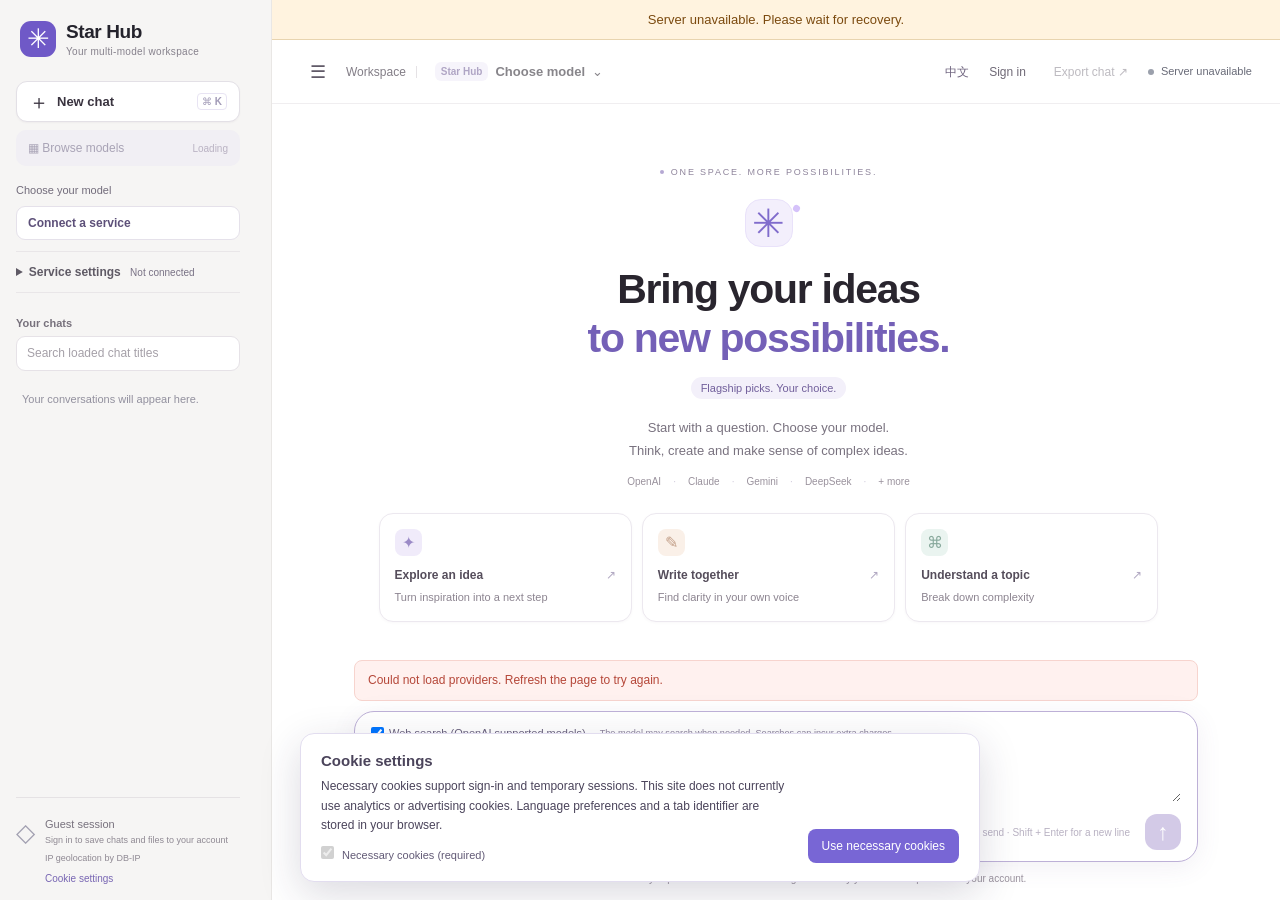
==== commit 55d064eb: "14/11/2026-first" ====
--- a/src/main/webapp/index.html
+++ b/src/main/webapp/index.html
@@ -4,22 +4,24 @@
   <meta charset="utf-8"><meta name="viewport" content="width=device-width,initial-scale=1">
   <meta name="theme-color" content="#f8f9fc"><meta name="description" content="Star Hub: a simple workspace for conversations with different AI models.">
   <title>Star Hub · One space. More possibilities.</title>
-  <link rel="icon" href="icon.svg" type="image/svg+xml"><link rel="stylesheet" href="app.css?v=20261108-storage">
-  <script src="vendor/marked.min.js" defer></script><script src="vendor/purify.min.js" defer></script><script src="markdown.js?v=20261104" defer></script>
-  <script src="provider-media.js?v=20261112" defer></script><script src="storage.js?v=20261112" defer></script><script src="i18n-data.js?v=20261108-storage" defer></script><script src="i18n.js?v=20261028-easy" defer></script>
-  <script src="provider-operations.js?v=20261112" defer></script><script src="app.js?v=20261112" defer></script><script src="account.js?v=20261112" defer></script><script src="chat-pages.js?v=20261111" defer></script><script src="cloud.js?v=2d1f13917ae9" defer></script><script src="replies.js?v=20261104-workspace" defer></script><script src="api-links.js?v=20261104-search2" defer></script><script src="parameters.js?v=20261028-easy" defer></script><script src="advanced.js?v=20261028-easy" defer></script>
-  <script src="source-viewer.js?v=20261028-easy" defer></script>
-  <script src="experience.js?v=20261105-guestsession" defer></script><script src="cookie-settings.js?v=20261105" defer></script>
+  <link rel="icon" href="icon.svg" type="image/svg+xml"><link rel="stylesheet" href="app.css?v=803122257435"><link rel="stylesheet" href="workspace-refresh.css?v=20261113-chat-workspace">
+  <link rel="stylesheet" href="vendor/katex/katex.min.css"><link rel="stylesheet" href="richtext.css?v=20261114"><script src="vendor/katex/katex.min.js" defer></script><script src="vendor/marked.min.js" defer></script><script src="vendor/purify.min.js" defer></script><script src="markdown.js?v=20261114-math" defer></script>
+  <script src="provider-media.js?v=20261112" defer></script><script src="storage.js?v=e57a7a4addcf" defer></script><script src="i18n-data.js?v=5e173d20c174" defer></script><script src="i18n.js?v=20261112-header" defer></script>
+  <script src="provider-operations.js?v=20261114-active-request" defer></script><script src="app.js?v=20261114-richtext" defer></script><script src="account.js?v=bd75c3e1a7bd" defer></script><script src="chat-pages.js?v=5e406258c955" defer></script><script src="cloud.js?v=0c8fdac333e0" defer></script><script src="replies.js?v=20261104-workspace" defer></script><script src="api-links.js?v=dd7f59d92815" defer></script><script src="parameters.js?v=20261028-easy" defer></script><script src="advanced.js?v=1d038ae22d2e" defer></script>
+  <script src="experience.js?v=a5000c811bd8" defer></script><script src="cookie-settings.js?v=20261105" defer></script>
+  <script src="gentle-motion.js?v=6ae1723e0859" defer></script><script src="workspace-ui.js?v=20261113-chat-workspace" defer></script>
 </head>
 <body>
   <aside class="sidebar" id="sidebar">
     <a class="brand" href="./" aria-label="Star Hub home"><span class="brand-mark">✳</span><span>Star Hub<small>Your multi-model workspace</small></span></a>
+    <button id="sidebarClose" class="sidebar-close" type="button" aria-label="Close sidebar">×</button>
     <button class="new-chat" id="newChat"><span>＋</span> New chat <kbd>⌘ K</kbd></button>
     <button id="browseModels" class="catalog-launch" disabled>▦ Browse models <span id="catalogCount">Loading</span></button>
-    <div class="connection-compact"><span id="connectionSummary">Choose your model</span><button id="connectProvider" type="button">Connect a provider</button></div>
-    <details id="connectionSettings"><summary>Connection settings <span id="connectionState">Not connected</span></summary>
+    <div class="connection-compact"><span id="connectionSummary">Choose your model</span><button id="connectProvider" type="button">Connect a service</button></div>
+    <details id="connectionSettings"><summary>Service settings <span id="connectionState">Not connected</span></summary>
     <div class="settings">
       <label for="provider">Official provider</label><select id="provider" disabled><option>Loading providers…</option></select>
+      <label for="modelDirection">Create with</label><select id="modelDirection"><option value="general">General · text &amp; images</option><option value="image">Images</option><option value="video">Video</option><option value="voice">Voice</option><option value="more">Batch jobs</option></select><p id="directionNotice" class="field-help" role="status"></p>
       <label for="modelSearch">Find a model</label><input id="modelSearch" type="search" placeholder="Name, manufacturer or model ID">
       <label for="model">Choose a model</label><select id="model" disabled><option value="">Choose a provider first</option></select>
       <p id="selectedSummary" class="field-help"></p><button id="modelSettings" type="button" class="settings-button" hidden>Model settings <span id="parameterStatus">Provider default</span></button><button id="modelDetails" class="text-button" type="button">Model details &amp; pricing ↗</button>
@@ -30,20 +32,20 @@
       <button id="accountSaveKey" type="button" class="settings-button" hidden>Manage API keys</button><p id="accountKeyStatus" class="field-help" role="status"></p><p id="guestKeyHelp" class="field-help">Keys are encrypted for session recovery. Access ends with this tab or session; encrypted server copies remain until maintenance. Each provider needs its own key.</p>
     </div>
     </details>
-    <section id="currentApi" class="current-api" aria-label="Current API endpoint"><span class="section-label">Actual API endpoint</span><a id="currentApiUrl" target="_blank" rel="noopener noreferrer"></a><a id="currentKeyUrl" target="_blank" rel="noopener noreferrer"></a><button id="browseApis" type="button" class="text-button" disabled>API addresses &amp; keys ↗</button><button id="viewCallSource" type="button" class="text-button">View request source &lt;/&gt;</button></section>
     <button type="button" id="openLibrary" class="settings-button" hidden>File library</button>
-    <nav id="history" class="history" aria-label="Conversation list"></nav>
+    <div class="history-search-shell" data-no-i18n><label for="historySearch" id="historySearchLabel">Your chats</label><input id="historySearch" type="search" autocomplete="off" placeholder="Search loaded chat titles" aria-describedby="historySearchHelp"><span id="historySearchHelp" class="sr-only">Search titles in chats already loaded on this device.</span></div>
+    <nav id="history" class="history" aria-label="Conversation list"></nav><p id="historyNoMatches" class="history-empty" role="status" data-no-i18n hidden>No matching loaded chats.</p>
     <div id="deletedNotice" class="deleted-notice" role="status" hidden><span>Conversation deleted</span><button id="undoDelete" type="button">Undo</button></div>
     <div class="sidebar-footer"><span class="privacy-icon">◇</span><div><span id="privacyHeading">Guest session</span><small id="privacyDetail">Sign in to save chats and files to your account</small><small><span>IP geolocation by </span><a href="https://db-ip.com" target="_blank" rel="noopener noreferrer" data-no-i18n>DB-IP</a></small><button id="cookieSettings" class="cookie-settings-link" type="button">Cookie settings</button></div></div>
   </aside>
-  <main><div id="clusterUnavailable" class="cluster-unavailable" role="status" hidden>服务器故障，请等待恢复</div>
-    <header class="topbar"><div class="header-left"><button id="menuToggle" class="icon-button mobile-only" aria-label="Open connection settings" aria-expanded="false">☰</button><span class="workspace-title">Workspace</span><span class="divider"></span><span id="activeProvider" class="provider-badge">Star Hub</span><span id="serverBadge" class="server-badge" hidden></span></div><div class="header-right"><label class="language-control"><span class="sr-only">Interface language</span><select id="language" aria-label="Interface language" data-no-i18n><option value="en">English</option><option value="zh">中文</option></select></label><button type="button" id="accountButton" class="text-button">Sign in</button><button type="button" id="accountLogout" class="text-button" hidden>Sign out</button><span class="service-status" id="serviceStatus"><i></i> Connecting</span><button class="text-button" id="exportChat" title="Export current conversation">Export chat ↗</button></div></header>
+  <main><output id="workspaceActivity" role="status" aria-live="polite" hidden></output><div id="clusterUnavailable" class="cluster-unavailable" role="status" hidden>服务器故障，请等待恢复</div>
+    <header class="topbar"><div class="header-left"><button id="menuToggle" class="icon-button workspace-menu" type="button" aria-label="Toggle sidebar" aria-controls="sidebar" aria-expanded="true">☰</button><span class="workspace-title">Workspace</span><span class="divider"></span><button id="quickModel" class="quick-model" type="button" aria-label="Choose a model"><span id="activeProvider" class="provider-badge">Star Hub</span><span id="quickModelName" data-no-i18n>Choose model</span><span aria-hidden="true">⌄</span></button></div><div class="header-right"><button id="language" type="button" class="language-toggle" lang="zh" aria-label="Switch interface language to 中文" data-no-i18n>中文</button><button type="button" id="accountButton" class="text-button">Sign in</button><button type="button" id="accountLogout" class="text-button" hidden>Sign out</button><span class="service-status" id="serviceStatus"><i></i> Connecting</span><button class="text-button" id="exportChat" title="Export current conversation">Export chat ↗</button><span id="serverBadge" class="server-badge" role="status" aria-live="polite" data-no-i18n>Connecting to server</span></div></header>
     <div class="conversation" id="conversation">
       <section class="welcome" id="welcome">
         <div class="eyebrow"><span></span> ONE SPACE. MORE POSSIBILITIES.</div>
         <div class="hero-symbol" aria-hidden="true">✳<span class="orbit-dot"></span></div>
         <h1>Bring your ideas<br><span>to </span><span>new possibilities.</span></h1>
-        <p class="official-notice">Official model APIs only</p><p class="hero-description">Start with a question. Choose your model.<br>Think, create and make sense of complex ideas.</p>
+        <p class="official-notice">Flagship picks. Your choice.</p><p class="hero-description">Start with a question. Choose your model.<br>Think, create and make sense of complex ideas.</p>
         <div class="provider-strip"><span>OpenAI</span><span>Claude</span><span>Gemini</span><span>DeepSeek</span><span>+ more</span></div>
         <div class="prompt-grid">
           <button class="prompt-card" data-prompt="Help me turn a rough idea into an actionable plan. Start by asking me three key questions."><span class="card-icon lavender">✦</span><strong>Explore an idea <span>↗</span></strong><small>Turn inspiration into a next step</small></button>
@@ -81,8 +83,10 @@
 <dialog id="modelLibrary" aria-labelledby="libraryTitle">
     <div class="library-header"><div><span class="eyebrow">MODEL ATLAS</span><h2 id="libraryTitle">Find your model</h2><p id="libraryStats"></p></div><button id="closeLibrary" class="icon-button" aria-label="Close model library">×</button></div>
     <div class="library-layout"><aside class="library-filters">
+      <label for="libraryDirection">Create with</label><select id="libraryDirection"><option value="general">General · text &amp; images</option><option value="image">Images</option><option value="video">Video</option><option value="voice">Voice</option><option value="more">Batch jobs</option></select>
       <label for="librarySearch">Search</label><input id="librarySearch" type="search" placeholder="Model, manufacturer, use case…">
       <label for="filterVendor">Model manufacturer</label><select id="filterVendor"></select>
+      <details id="libraryMoreFilters"><summary>More filters</summary><div class="more-filter-fields">
       <label for="filterCategory">Capability</label><select id="filterCategory"></select>
       <label for="filterSpecialty">Use cases</label><select id="filterSpecialty"></select>
       <label for="filterInput">Input types</label><select id="filterInput"></select>
@@ -91,6 +95,7 @@
       <label for="filterReasoning">Reasoning capability / effort</label><select id="filterReasoning"><option value="">All reasoning types</option><option value="adjustable">Adjustable effort</option><option value="reasoning">Reasoning supported</option><option value="none">No published reasoning levels</option></select>
       <label for="filterExecution">Workspace support</label><select id="filterExecution"><option value="">All integrations</option><option value="integrated">Basic requests available here</option><option value="batch">Asynchronous batch</option><option value="realtime">Live voice / transcription</option></select>
       <label for="filterCost">Pricing &amp; keys</label><select id="filterCost"><option value="">All pricing types</option><option value="free-key">Free model · key required</option><option value="keyless">Free · no key needed</option><option value="paid">Pay as you go · key required</option><option value="account">Account dependent / free quota</option></select>
+      </div></details>
       <button id="resetFilters" class="text-button">Reset filters</button>
       <p id="keylessNotice" class="catalog-notice"></p><p class="catalog-notice">Free quotas, rate limits and regional access are set by the provider. A catalog entry does not guarantee access for your account.</p>
     </aside><section class="library-content"><div class="library-results"><span id="resultCount" role="status"></span><span>Official APIs only; batch integrations listed separately</span></div><div id="modelCards" class="model-cards"></div><div class="pagination"><button id="prevPage">← Previous</button><span id="pageInfo"></span><button id="nextPage">Next →</button></div></section></div>
@@ -104,17 +109,9 @@
     <div class="parameter-footer"><div id="parameterSources"></div><button id="resetParameters" type="button">Reset to provider defaults</button><button id="applyParameters" type="button">Done</button></div>
   </dialog>
 <dialog id="apiDialog" aria-labelledby="apiTitle"><div class="detail-header"><div><span class="eyebrow">API DIRECTORY</span><h2 id="apiTitle">API addresses &amp; keys</h2></div><button id="closeApis" class="icon-button" aria-label="Close API directory">×</button></div><p class="api-explanation">These are the actual endpoints used by Star Hub. Only manufacturer-owned APIs are called; use the matching provider's key. POST endpoints may show an error when opened as a web page. Send requests from this workspace.</p><div id="apiCurrent"></div><h3 class="api-directory-title">All official providers</h3><p class="field-help">Expand a provider to view full addresses, key management and official documentation.</p><div id="apiDirectory"></div></dialog>
-<dialog id="sourceDialog" aria-labelledby="sourceTitle">
-    <div class="detail-header"><div><span class="eyebrow">CALL SOURCE</span><h2 id="sourceTitle">Request source code</h2></div><button id="closeSource" type="button" class="icon-button" aria-label="Close source viewer">×</button></div>
-    <p class="api-explanation">This is the actual source bundled with the deployed website. Requests go from your browser to Star Hub's Java service, then directly to the manufacturer's official API. Keys are used for request authentication and are not included in the source shown below.</p>
-    <div id="sourceRoute" class="source-route"></div>
-    <div class="source-toolbar"><label for="sourceFile">Source file</label><select id="sourceFile" disabled></select><button id="copySource" type="button" disabled>Copy source</button><button id="reloadSource" type="button">Reload</button></div>
-    <p id="sourceStatus" role="status"></p><p id="sourceHash" class="source-hash"></p>
-    <pre id="sourceCode" class="source-code" tabindex="0" aria-label="Read-only request source code"><code id="sourceText"></code></pre>
-  </dialog>
 <dialog id="setupDialog" aria-labelledby="setupTitle">
   <div class="detail-header"><div><span class="eyebrow">GET CONNECTED</span><h2 id="setupTitle">Connect your first model</h2></div><button id="closeSetup" class="icon-button" type="button" aria-label="Close connection guide">×</button></div>
-  <label class="setup-language" for="setupLanguage">Interface language <select id="setupLanguage" data-no-i18n><option value="en">English</option><option value="zh">中文</option></select></label>
+  <div class="setup-language"><button id="setupLanguage" type="button" class="language-toggle" lang="zh" aria-label="Switch interface language to 中文" data-no-i18n>中文</button></div>
   <ol class="setup-steps"><li id="setupStep1">1 Choose provider</li><li id="setupStep2">2 Add key</li><li id="setupStep3">3 Check connection</li></ol>
   <section id="setupChoose"><p>Use the manufacturer's official API. Usage is billed to your official account.</p><label for="setupProvider">Official provider</label><select id="setupProvider"></select><p id="setupProviderNote" class="field-help"></p></section>
   <section id="setupKeyStep" hidden><p id="setupKeyHelp">Create an API key in the official console and paste it below. It stays in this tab through refreshes and is cleared when the tab closes.</p><a id="setupKeyLink" target="_blank" rel="noopener noreferrer">Open official key management ↗</a><p id="setupKeyAddress" class="field-help"></p><label for="setupKey">API Key</label><div class="key-field"><input id="setupKey" type="password" maxlength="4096" autocomplete="off" spellcheck="false" placeholder="Paste your full official API key"><button id="setupToggleKey" type="button" aria-label="Show API key">Show</button></div></section>
--- a/src/main/webapp/app.css
+++ b/src/main/webapp/app.css
@@ -148,3 +148,30 @@
 @media(max-width:520px){.server-badge{font-size:9px;padding:3px 5px}.header-left{gap:6px}.header-left .workspace-title,.header-left .divider{display:none}.file-library-pagination{gap:5px;font-size:10px}.file-library-pagination button{font-size:10px}}
 
 .cluster-unavailable{padding:12px 18px;background:#fff3df;color:#7b4a0f;border-bottom:1px solid #e8d4af;font-size:13px;text-align:center}
+
+/* The visible connection indicator is confirmed application identity, not catalog readiness. */
+.header-right .service-status{display:none}
+.topbar{height:auto;min-height:78px;padding-top:12px;padding-bottom:12px;gap:12px;flex-wrap:wrap}
+.header-left{min-width:0}.header-right{margin-left:auto;justify-content:flex-end;flex-wrap:wrap;gap:10px}#accountButton{max-width:210px;overflow:hidden;text-overflow:ellipsis;white-space:nowrap}
+.server-badge{display:inline-flex;align-items:center;gap:7px;white-space:nowrap;font-size:11px;font-weight:400;padding:0;border:0;border-radius:0;color:#696b78;background:none;line-height:1.5}
+.server-badge::before{content:"";flex:none;width:6px;height:6px;border-radius:50%;background:#9ba0ac}
+.server-badge.is-connected::before{background:#34856b;animation:server-identity-breathe 3.2s ease-in-out infinite}
+.language-toggle,#setupDialog .setup-language .language-toggle{appearance:none;border:0;border-radius:0;box-shadow:none;background:none;color:#6e637e;font:inherit;font-size:12px;font-weight:400;padding:8px 0;min-height:36px;cursor:pointer;line-height:1.5}
+.language-toggle:hover{text-decoration:underline;text-underline-offset:3px}
+.language-toggle:focus-visible{outline:2px solid #9c89ce;outline-offset:4px}
+#setupDialog .setup-language{display:flex;justify-content:flex-end;margin:8px 0}
+@keyframes server-identity-breathe{0%,100%{opacity:1}50%{opacity:.32}}
+@media(max-width:1000px){.topbar{align-items:flex-start}.header-right{gap:8px}.service-status{display:none}}
+@media(max-width:760px){.topbar{min-height:64px;padding:10px 17px;gap:6px}.header-right{min-width:0}.header-right .server-badge{font-size:10px}.language-toggle{font-size:11px}.topbar{position:relative;z-index:6}}
+@media(max-width:520px){.topbar{display:grid;grid-template-columns:auto minmax(0,1fr) auto auto;align-items:center}.header-left{grid-column:1/3;grid-row:1;gap:6px}.header-right{display:contents}.header-right .server-badge{grid-column:3/5;grid-row:1;justify-self:end;font-size:10px}.header-right .language-toggle{grid-column:1;grid-row:2;justify-self:start}.header-right #accountButton{grid-column:2;grid-row:2;justify-self:start;max-width:100%;min-width:0}.header-right #accountLogout{grid-column:3;grid-row:2;justify-self:end}.header-right #exportChat{grid-column:4;grid-row:2;justify-self:end}.header-left .provider-badge{display:none}}
+@media(prefers-reduced-motion:reduce){.server-badge.is-connected::before{animation:none}}
+
+/* Quiet, bounded interaction feedback. No continuous animation work. */
+.prompt-card,.model-card{position:relative;transition:border-color 160ms ease,box-shadow 160ms ease,transform 160ms ease}
+@media (hover:hover) and (pointer:fine){.prompt-card:hover,.model-card:hover{border-color:#b9b0dc;box-shadow:0 5px 20px #74639212;background-image:radial-gradient(circle 180px at var(--sense-x,50%) var(--sense-y,50%),#b9a8e812,transparent);background-attachment:fixed}}
+button:focus-visible,a:focus-visible,select:focus-visible{outline:2px solid #8872c7;outline-offset:3px}
+button:active:not(:disabled){transform:translateY(1px)}
+@media(prefers-reduced-motion:reduce){.prompt-card,.model-card,button{transition:none!important;animation:none!important;transform:none!important;background-image:none!important}}
+
+/* Advanced library controls stay available without crowding the default view. */
+#libraryMoreFilters{margin:10px 0}#libraryMoreFilters summary{cursor:pointer;font-size:13px;font-weight:600;padding:8px 0}.more-filter-fields{display:flex;flex-direction:column;gap:7px;padding-top:8px}
--- a/src/main/webapp/workspace-refresh.css
+++ b/src/main/webapp/workspace-refresh.css
@@ -0,0 +1,27 @@
+/* Conversation-first surface. All connection, file and advanced controls remain in place. */
+:root{--purple:#6f59c7;--workspace-ink:#24232c;--workspace-muted:#73717b;--workspace-border:#e7e5e9;--workspace-side:#f6f5f4}
+body{color:var(--workspace-ink)}
+.sidebar{--sidebar:272px;width:var(--sidebar);padding:20px 16px 16px;background:var(--workspace-side);border-right:1px solid #e9e7e5;transition:width 180ms ease,padding 180ms ease,opacity 160ms ease}
+.brand{font-size:19px;letter-spacing:-.4px;gap:10px;padding:1px 4px}.brand-mark{width:36px;height:36px;border-radius:11px;background:#6f59c7;font-size:27px;box-shadow:none}.brand small{font-size:10px;letter-spacing:.3px;color:#86818c}
+.new-chat{margin:23px 0 8px;background:#fff;border-color:#e3e0e6;color:#39333f;border-radius:11px;padding:11px 12px;font-size:13px;box-shadow:0 1px 2px #30243a0a}.new-chat:hover{background:#fdfbff;border-color:#cfc7db}
+.catalog-launch{margin:0 0 8px;padding:11px 12px;background:#ebe8f4;color:#4d426c;border-radius:10px;font-size:12px}.catalog-launch span{color:#726389}.catalog-launch:hover{background:#e4dff1}
+.connection-compact{margin:8px 0 8px;gap:7px}#connectionSummary{color:#716b7a;font-size:11px}#connectProvider{padding:9px 11px;background:#fff;border-color:#e5e1ea;border-radius:9px;color:#5d5079;text-align:left;font-size:12px}
+#connectionSettings{padding:10px 0;margin:3px 0 7px;border-color:#e9e6e8}#connectionSettings>summary{color:#5f5a65}#openLibrary{margin:8px 0}
+.history-search-shell{display:grid;gap:7px;margin:17px 0 8px}.history-search-shell label{color:#77717c;font-size:11px;font-weight:600}.history-search-shell input{height:35px;background:#fff;border:1px solid #e6e2e7;border-radius:9px;padding:8px 10px;font-size:12px}.history-search-shell input::placeholder{color:#a5a0a8}
+.history{min-height:40px}.history-row{gap:2px}.history-row .history-chat{font-size:12px;color:#5e5963;padding:10px;border-radius:9px}.history-row .history-chat::before{content:none}.history-row .history-chat.active{background:#e9e5ed;color:#40384c;font-weight:600}.history-row .history-chat:hover{background:#eeebef}.history-row .rename-chat,.history-row .delete-chat{opacity:.67}.history-row:focus-within .rename-chat,.history-row:focus-within .delete-chat,.history-row:hover .rename-chat,.history-row:hover .delete-chat{opacity:1}
+.sidebar-footer{border-color:#e5e2e4;align-items:flex-start;color:#77717d;margin-top:18px}.sidebar-footer small{color:#8f8993;line-height:1.5}
+main{background:#fff;min-width:0}.topbar{min-height:64px;padding:10px 28px;border-color:#f0eef0;background:#ffffffee;align-items:center}.header-left{gap:10px}.workspace-menu{display:inline-grid;place-items:center;width:36px;height:36px;border-radius:9px;color:#615a68;font-size:18px}.workspace-menu:hover{background:#f1eef3}.workspace-title{font-size:12px;color:#837e87}.divider{background:#e5e2e5}
+.quick-model{display:inline-flex;align-items:center;gap:7px;min-width:0;max-width:330px;border:0;border-radius:9px;background:transparent;color:#38343d;padding:7px 8px;font-size:13px;font-weight:600;text-align:left}.quick-model:hover{background:#f4f1f6}.quick-model .provider-badge{color:#7b6a9e;background:#f1edf9;border:0;border-radius:6px;font-size:10px;font-weight:600;padding:4px 6px;white-space:nowrap}.quick-model #quickModelName{overflow:hidden;text-overflow:ellipsis;white-space:nowrap}.quick-model:disabled{opacity:.6}
+.header-right{gap:12px}.header-right .text-button{font-size:12px;color:#6f6976}.conversation{background:#fff;scrollbar-gutter:stable}.welcome{max-width:840px;padding:clamp(36px,7vh,78px) 30px 28px}.welcome .eyebrow{font-size:9px;color:#8e849b;letter-spacing:1.8px}.hero-symbol{width:48px;height:48px;margin:22px auto 18px;border-radius:16px;font-size:39px;color:#806ccc;box-shadow:none;background:#f3effc;transform:none}.orbit-dot{right:-8px;top:5px;width:7px;height:7px;border-radius:50%}
+.welcome h1,html[lang=en] .welcome h1{font-size:clamp(30px,3.2vw,43px);line-height:1.2;letter-spacing:-1.3px;color:#29252e}.welcome h1 span{color:#7460b7}.official-notice{margin-top:14px;padding:5px 10px;font-size:11px;background:#f3f0fa;color:#715f9b}.hero-description{font-size:13px;line-height:1.75;color:#79727f;margin:10px 0 13px}.provider-strip{font-size:10px;gap:12px;color:#9a929d}.provider-strip span+span:before{margin-right:12px}
+.prompt-grid{margin-top:26px;gap:10px}.prompt-card{min-height:105px;padding:15px;border-color:#ece8ef;border-radius:14px;background:#fff;box-shadow:0 1px 3px #32253d08}.prompt-card .card-icon{width:27px;height:27px;margin-bottom:12px;font-size:16px}.prompt-card strong,html[lang=en] .prompt-card strong{font-size:12px;font-weight:600;color:#554d5b}.prompt-card small,html[lang=en] .prompt-card small{font-size:11px;color:#8c8490}
+.messages{width:100%;max-width:850px;padding:24px 28px 36px}.message{margin:22px 0 32px;gap:12px}.avatar{width:31px;height:31px;border-radius:10px;background:#f0ebfb;color:#7258b1}.message-body{max-width:100%}.message-label{font-size:11px;font-weight:600;color:#7c7481;margin:7px 0 9px}.message-content{font-size:14px;line-height:1.8;color:#37323b}.message.user{flex-direction:row-reverse}.message.user .message-body{flex:0 1 auto;max-width:min(84%,680px)}.message.user .message-label{text-align:right}.message.user .message-content{background:#f3f1f5;border:0;border-radius:18px 18px 4px 18px;padding:12px 16px}.message-tools button{font-size:11px;color:#7e728b;padding:5px 7px;border-radius:6px}.message-tools button:hover{background:#f4f1f7}
+.composer-area{max-width:900px;padding:10px 28px 14px;background:#fff}.composer{padding:15px 16px 11px;border-color:#e2dde6;border-radius:20px;box-shadow:0 4px 22px #3d294d0d,0 1px 4px #3d294d0b}.composer:focus-within{border-color:#bdb0d7;box-shadow:0 5px 26px #69508c16}.composer textarea{font-size:14px;line-height:1.65;min-height:45px;resize:vertical}.composer-bottom{margin-top:8px}.composer-bottom>span{font-size:11px;color:#817987}.keyboard-hint{font-size:10px}#send{width:36px;height:36px;border-radius:12px;background:#6f59c7}.disclaimer{font-size:10px;color:#9a929e;line-height:1.5;margin-top:9px}
+@media(min-width:761px){body.sidebar-collapsed .sidebar{width:0;padding-left:0;padding-right:0;border-right:0;opacity:0;overflow:hidden}}
+@media(max-width:760px){.sidebar{position:fixed;inset:0 auto 0 0;z-index:20;width:min(310px,86vw);padding:20px 16px 16px;box-shadow:16px 0 48px #251b3022;transform:translateX(-110%)}.sidebar.open{transform:translateX(0)}.topbar{min-height:64px;padding:10px 14px}.header-left{gap:4px}.workspace-title,.header-left .divider{display:none}.quick-model{max-width:200px;font-size:12px}.header-right{gap:8px}.welcome{padding:36px 18px 24px}.hero-symbol{margin:20px auto 16px}.prompt-grid{margin-top:20px}.messages{padding:15px 17px 30px}.composer-area{padding:8px 14px 12px}.composer{padding:13px 13px 10px}.message.user .message-body{max-width:88%}}
+@media(max-width:520px){.topbar{display:grid;grid-template-columns:minmax(0,1fr) auto;gap:4px 8px}.header-left{grid-column:1;grid-row:1;min-width:0}.header-right{display:contents}.header-right .server-badge{grid-column:2;grid-row:1;justify-self:end}.header-right .language-toggle{grid-column:1;grid-row:2;justify-self:start}.header-right #accountButton{grid-column:1;grid-row:2;justify-self:end;max-width:68%}.header-right #accountLogout{grid-column:2;grid-row:2;justify-self:start}.header-right #exportChat{grid-column:2;grid-row:2;justify-self:end}.header-left .provider-badge{display:inline}.quick-model{max-width:min(52vw,200px)}.prompt-grid{grid-template-columns:1fr;gap:7px}.prompt-card{min-height:0;display:grid;grid-template-columns:28px 1fr;column-gap:10px;align-items:center;padding:10px 12px}.prompt-card .card-icon{grid-row:1/3;margin:0}.prompt-card small{margin-top:2px}.welcome h1,html[lang=en] .welcome h1{font-size:31px}.welcome .hero-description{font-size:12px}.provider-strip{flex-wrap:wrap;gap:5px 9px}.provider-strip span+span:before{margin-right:9px}.composer textarea{font-size:16px}.keyboard-hint{display:none}}
+@media(prefers-reduced-motion:reduce){.sidebar,.prompt-card,.model-card,.workspace-menu,.quick-model{transition:none!important;animation:none!important}}
+/* Keep suggestions near the composer on shorter laptop screens. */
+@media(min-width:761px) and (max-height:820px){.welcome{padding-top:22px;padding-bottom:16px}.hero-symbol{margin:12px auto 11px;width:42px;height:42px;font-size:35px;border-radius:14px}.welcome h1,html[lang=en] .welcome h1{font-size:36px}.official-notice{margin-top:9px}.hero-description{margin:7px 0 9px}.prompt-grid{margin-top:16px}.prompt-card{min-height:86px;padding:12px}.prompt-card .card-icon{margin-bottom:8px}}
+.sidebar-close{display:none}
+@media(max-width:760px){.sidebar-close{display:grid;place-items:center;position:absolute;top:17px;right:14px;width:36px;height:36px;border:0;border-radius:9px;background:transparent;color:#615a68;font-size:24px;line-height:1}.sidebar-close:hover{background:#eae7eb}}
--- a/src/main/webapp/richtext.css
+++ b/src/main/webapp/richtext.css
@@ -0,0 +1,11 @@
+/* Readable, responsive model output without changing stored content. */
+.message.assistant .message-content,.reasoning-text{white-space:normal;line-height:1.75;min-width:0;overflow-wrap:anywhere}
+.message-content p,.reasoning-text p{margin:.65em 0}
+.message-content h1,.message-content h2,.message-content h3,.reasoning-text h1,.reasoning-text h2,.reasoning-text h3{line-height:1.35;margin:1.3em 0 .5em;letter-spacing:-.015em}
+.message-content h1{font-size:1.5em}.message-content h2{font-size:1.28em}.message-content h3{font-size:1.1em}
+.message-content ul,.message-content ol,.reasoning-text ul,.reasoning-text ol{padding-inline-start:1.5em}
+.message-content blockquote,.reasoning-text blockquote{border-inline-start:3px solid #b7a6dd;margin:1em 0;padding:.1em 1em;color:#61566c}
+.message-content pre,.reasoning-text pre{overflow:auto;max-width:100%;padding:14px 16px;border-radius:12px;background:#f3f1f7;white-space:pre;font:12px/1.65 ui-monospace,SFMono-Regular,Menlo,monospace}
+.message-content code,.reasoning-text code{font-family:ui-monospace,SFMono-Regular,Menlo,monospace;font-size:.92em}.message-content :not(pre)>code,.reasoning-text :not(pre)>code{padding:.12em .3em;background:#f0edf5;border-radius:4px}
+.message-content table,.reasoning-text table{display:block;overflow-x:auto;border-collapse:collapse;max-width:100%;margin:1em 0;font-size:.95em}.message-content th,.message-content td,.reasoning-text th,.reasoning-text td{padding:8px 12px;text-align:start;border:1px solid #e5dfeb}.message-content th,.reasoning-text th{background:#f7f4fa}
+.math-block{max-width:100%;overflow-x:auto;overflow-y:hidden;margin:1em 0}.math-block .katex-display{margin:.4em 0}.message-content .katex,.reasoning-text .katex{font-size:1.04em}
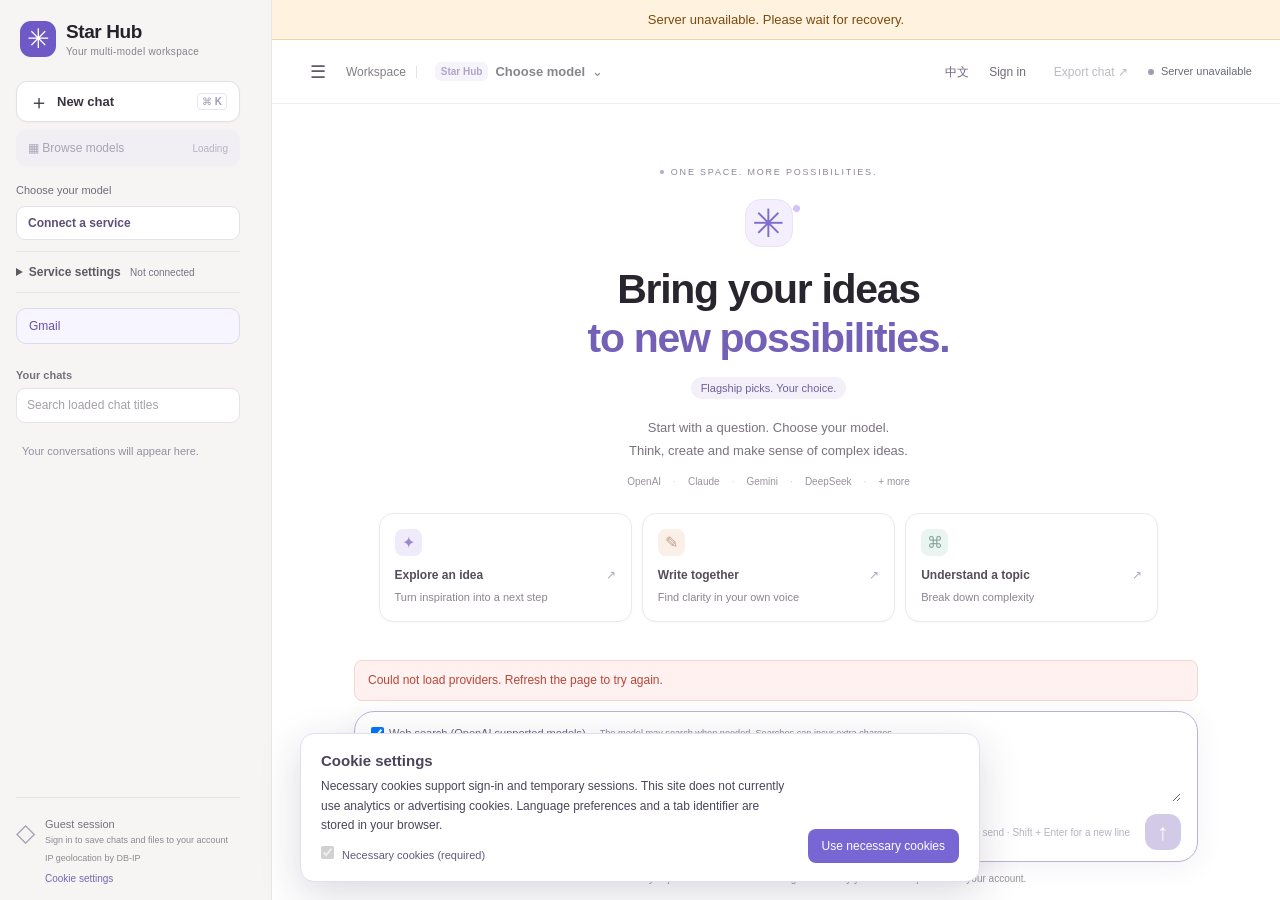
==== commit d1fc06db: "18/11/2026-first" ====
--- a/src/main/webapp/index.html
+++ b/src/main/webapp/index.html
@@ -4,14 +4,15 @@
   <meta charset="utf-8"><meta name="viewport" content="width=device-width,initial-scale=1">
   <meta name="theme-color" content="#f8f9fc"><meta name="description" content="Star Hub: a simple workspace for conversations with different AI models.">
   <title>Star Hub · One space. More possibilities.</title>
-  <link rel="icon" href="icon.svg" type="image/svg+xml"><link rel="stylesheet" href="app.css?v=803122257435"><link rel="stylesheet" href="workspace-refresh.css?v=20261113-chat-workspace">
-  <link rel="stylesheet" href="vendor/katex/katex.min.css"><link rel="stylesheet" href="richtext.css?v=20261114"><script src="vendor/katex/katex.min.js" defer></script><script src="vendor/marked.min.js" defer></script><script src="vendor/purify.min.js" defer></script><script src="markdown.js?v=20261114-math" defer></script>
-  <script src="provider-media.js?v=20261112" defer></script><script src="storage.js?v=e57a7a4addcf" defer></script><script src="i18n-data.js?v=5e173d20c174" defer></script><script src="i18n.js?v=20261112-header" defer></script>
-  <script src="provider-operations.js?v=20261114-active-request" defer></script><script src="app.js?v=20261114-richtext" defer></script><script src="account.js?v=bd75c3e1a7bd" defer></script><script src="chat-pages.js?v=5e406258c955" defer></script><script src="cloud.js?v=0c8fdac333e0" defer></script><script src="replies.js?v=20261104-workspace" defer></script><script src="api-links.js?v=dd7f59d92815" defer></script><script src="parameters.js?v=20261028-easy" defer></script><script src="advanced.js?v=1d038ae22d2e" defer></script>
-  <script src="experience.js?v=a5000c811bd8" defer></script><script src="cookie-settings.js?v=20261105" defer></script>
-  <script src="gentle-motion.js?v=6ae1723e0859" defer></script><script src="workspace-ui.js?v=20261113-chat-workspace" defer></script>
+  <link rel="icon" href="icon.svg" type="image/svg+xml"><link rel="stylesheet" href="app.css?v=20261117-idle"><link rel="stylesheet" href="workspace-refresh.css?v=20261117-map-v2">
+  <link rel="stylesheet" href="vendor/katex/katex.min.css"><link rel="stylesheet" href="richtext.css?v=20261115-images"><script src="vendor/katex/katex.min.js" defer></script><script src="vendor/marked.min.js" defer></script><script src="vendor/purify.min.js" defer></script><script src="markdown.js?v=20261117-cjk-bold" defer></script><script src="visuals.js?v=20261114" defer></script>
+  <script src="provider-media.js?v=20261117-edit-source" defer></script><script src="storage.js?v=20261117-map-v2" defer></script><script src="i18n-data.js?v=20261117-idle" defer></script><script src="i18n.js?v=30f493e4dea3" defer></script>
+  <link rel="stylesheet" href="vendor/leaflet/leaflet.css?v=1.9.4"><link rel="stylesheet" href="city-maps.css?v=20261117-raster"><script src="vendor/leaflet/leaflet.js?v=1.9.4" defer></script><script src="city-maps.js?v=20261117-raster" defer></script><script src="provider-operations.js?v=20261117-memory" defer></script><script src="image-intent.js?v=20261117-followup" defer></script><script src="image-edit-input.js?v=20261117-followup" defer></script><script src="app.js?v=20261117-memory-fixes" defer></script><script src="account.js?v=20261117-memory-fixes" defer></script><script src="session-idle.js?v=20261117-idle" defer></script><script src="chat-pages.js?v=5e406258c955" defer></script><script src="cloud.js?v=20261117-memory" defer></script><script src="memory.js?v=20261117-memory-fixes" defer></script><script src="replies.js?v=20261104-workspace" defer></script><script src="api-links.js?v=dd7f59d92815" defer></script><script src="parameters.js?v=20261115-settings" defer></script><script src="realtime-search-ui.js?v=20261117-weather-source" defer></script><script src="advanced.js?v=20261117-memory-fixes" defer></script>
+  <link rel="stylesheet" href="gmail-plugin.css?v=prototype"><script src="gmail-plugin.js?v=prototype" defer></script><script src="gmail-integration.js?v=prototype" defer></script><script src="experience.js?v=20261117-no-batch" defer></script><script src="cookie-settings.js?v=20261105" defer></script>
+  <script src="gentle-motion.js?v=6ae1723e0859" defer></script><script src="workspace-ui.js?v=20261113-chat-workspace" defer></script><script src="realtime-disclosure.js?v=20261117" defer></script>
 </head>
 <body>
+<div id="sessionNotice" class="session-notice" role="status" aria-live="polite" hidden></div>
   <aside class="sidebar" id="sidebar">
     <a class="brand" href="./" aria-label="Star Hub home"><span class="brand-mark">✳</span><span>Star Hub<small>Your multi-model workspace</small></span></a>
     <button id="sidebarClose" class="sidebar-close" type="button" aria-label="Close sidebar">×</button>
@@ -21,8 +22,7 @@
     <details id="connectionSettings"><summary>Service settings <span id="connectionState">Not connected</span></summary>
     <div class="settings">
       <label for="provider">Official provider</label><select id="provider" disabled><option>Loading providers…</option></select>
-      <label for="modelDirection">Create with</label><select id="modelDirection"><option value="general">General · text &amp; images</option><option value="image">Images</option><option value="video">Video</option><option value="voice">Voice</option><option value="more">Batch jobs</option></select><p id="directionNotice" class="field-help" role="status"></p>
-      <label for="modelSearch">Find a model</label><input id="modelSearch" type="search" placeholder="Name, manufacturer or model ID">
+      <label for="modelDirection">Create with</label><select id="modelDirection"><option value="general">General · text &amp; images</option><option value="image">Images</option><option value="video">Video</option><option value="voice">Voice</option></select><p id="directionNotice" class="field-help" role="status"></p>
       <label for="model">Choose a model</label><select id="model" disabled><option value="">Choose a provider first</option></select>
       <p id="selectedSummary" class="field-help"></p><button id="modelSettings" type="button" class="settings-button" hidden>Model settings <span id="parameterStatus">Provider default</span></button><button id="modelDetails" class="text-button" type="button">Model details &amp; pricing ↗</button>
       <div class="task-row"><div><label for="task">Task type</label><select id="task"></select></div><div><label for="effort">Reasoning effort</label><select id="effort"><option value="default">Provider default</option></select></div></div>
@@ -30,12 +30,12 @@
       <label for="apiKey"><span id="keyLabel">API Key</span> <span class="mini-label" id="keyScope">Temporary session</span></label>
       <div class="key-field"><input id="apiKey" type="password" maxlength="4096" autocomplete="off" spellcheck="false" placeholder="Enter this provider&#x27;s API key"><button type="button" id="toggleKey" aria-label="Show API key" aria-pressed="false">Show</button></div>
       <button id="accountSaveKey" type="button" class="settings-button" hidden>Manage API keys</button><p id="accountKeyStatus" class="field-help" role="status"></p><p id="guestKeyHelp" class="field-help">Keys are encrypted for session recovery. Access ends with this tab or session; encrypted server copies remain until maintenance. Each provider needs its own key.</p>
+      <details id="providerRequestHistory"><summary>Request history</summary><section id="providerPendingOperations" aria-label="Unconfirmed requests" hidden></section></details>
     </div>
     </details>
-    <button type="button" id="openLibrary" class="settings-button" hidden>File library</button>
+    <button type="button" id="openLibrary" class="settings-button" hidden>File library</button><button type="button" id="openGmail" class="settings-button">Gmail</button>
     <div class="history-search-shell" data-no-i18n><label for="historySearch" id="historySearchLabel">Your chats</label><input id="historySearch" type="search" autocomplete="off" placeholder="Search loaded chat titles" aria-describedby="historySearchHelp"><span id="historySearchHelp" class="sr-only">Search titles in chats already loaded on this device.</span></div>
     <nav id="history" class="history" aria-label="Conversation list"></nav><p id="historyNoMatches" class="history-empty" role="status" data-no-i18n hidden>No matching loaded chats.</p>
-    <div id="deletedNotice" class="deleted-notice" role="status" hidden><span>Conversation deleted</span><button id="undoDelete" type="button">Undo</button></div>
     <div class="sidebar-footer"><span class="privacy-icon">◇</span><div><span id="privacyHeading">Guest session</span><small id="privacyDetail">Sign in to save chats and files to your account</small><small><span>IP geolocation by </span><a href="https://db-ip.com" target="_blank" rel="noopener noreferrer" data-no-i18n>DB-IP</a></small><button id="cookieSettings" class="cookie-settings-link" type="button">Cookie settings</button></div></div>
   </aside>
   <main><output id="workspaceActivity" role="status" aria-live="polite" hidden></output><div id="clusterUnavailable" class="cluster-unavailable" role="status" hidden>服务器故障，请等待恢复</div>
@@ -57,33 +57,29 @@
     </div>
     <div class="composer-area"><div id="error" class="error" role="alert" hidden></div><div id="busyStatus" class="busy-status" role="status" hidden>Waiting for the model…</div>
       <div id="taskControls" class="task-controls" hidden>
+        <details id="taskOptions" open><summary>Voice settings</summary>
         <p id="taskHelp"></p><div id="generationOptions" class="generation-options"></div>
         <label id="fileLabel" hidden>Reference file (up to 4 MB)<input id="inputFile" type="file" accept="image/png,image/jpeg,image/webp"></label>
         <label id="documentsLabel" hidden>Documents to rank, one per line<textarea id="documents" rows="3" maxlength="100000"></textarea></label>
         <label id="questionLabel" hidden>Yes/no question<input id="question" maxlength="4000" placeholder="For example: Does this feedback describe a software defect?"></label>
+        </details>
       </div>
-      <section id="batchPanel" class="advanced-panel" hidden aria-labelledby="batchTitle">
-        <div class="panel-title"><h2 id="batchTitle">Batch jobs</h2><span id="batchModel"></span></div>
-        <p>Enter one task per line, up to 100. Jobs run asynchronously on the provider. Closing this page does not cancel them; avoid duplicate submissions.</p>
-        <label for="batchInputs">Tasks</label><textarea id="batchInputs" rows="4" maxlength="100000" placeholder="First task…&#10;Second task…"></textarea>
-        <div class="panel-actions"><button id="submitBatch" type="button">Submit batch</button><button id="loadBatches" type="button">Load provider jobs</button><button id="moreBatches" type="button" hidden>Load older jobs</button></div>
-        <div class="batch-recovery"><input id="batchJobId" aria-label="Batch job ID" placeholder="Paste a job ID to resume checking progress"><button id="recoverBatch" type="button">Find job</button></div>
-        <div id="batchNotice" role="status"></div><div id="batchJobs" class="batch-jobs"></div>
+      <section id="realtimePanel" class="advanced-panel" hidden aria-labelledby="realtimeTitle">
+        <details id="realtimeDetails"><summary class="realtime-summary"><span id="realtimeTitle">Live voice</span><span id="realtimeState" role="status">Disconnected</span></summary>
+        <p id="realtimeHelp">After connecting, turn on the microphone. Speech is sent continuously and pauses trigger a reply.</p>
+        <div class="realtime-microphone"><label for="realtimeMicrophone">Microphone</label><select id="realtimeMicrophone" aria-describedby="realtimeMicrophoneHelp"><option value="">System default microphone</option></select><small id="realtimeMicrophoneHelp">Pause the microphone to choose another input. Device names appear after microphone access is allowed.</small><small>If no sound is detected, check your system input device and volume. For Chinese transcription, choose Chinese in Voice settings before connecting.</small></div>
+        <div class="panel-actions"><button id="connectRealtime" type="button">Connect live model</button><button id="recordRealtime" type="button" disabled>Turn on microphone</button><button id="interruptRealtime" type="button" disabled>Interrupt reply</button><button id="endRealtime" type="button" disabled>End connection</button></div>
+        </details>
+        <div id="realtimeMicLevel" role="status" aria-live="polite" hidden></div><p id="realtimeNotice" role="status"></p><div id="realtimeRecovery" class="realtime-recovery" hidden><p>Previous live session is unconfirmed. Starting a separate session may incur another charge.</p><div class="panel-actions"><button id="realtimeCheckPrevious" type="button">Check previous request</button><button id="realtimeStartSeparate" type="button">Start new session (may charge again)</button></div><p id="realtimeRecoveryStatus" role="status"></p></div>
       </section>
-      <section id="realtimePanel" class="advanced-panel" hidden aria-labelledby="realtimeTitle">
-        <div class="panel-title"><h2 id="realtimeTitle">Live voice</h2><span id="realtimeState" role="status">Disconnected</span></div>
-        <p id="realtimeHelp">After connecting, click Start speaking, then Send recording when finished. Audio uploads live to your selected provider.</p>
-        <div class="panel-actions"><button id="connectRealtime" type="button">Connect live model</button><button id="recordRealtime" type="button" disabled>Start speaking</button><button id="interruptRealtime" type="button" disabled>Interrupt reply</button><button id="endRealtime" type="button" disabled>End connection</button></div>
-        <p id="realtimeNotice" role="status"></p>
-      </section>
-      <form id="chatForm" class="composer"><div id="searchControls" class="search-controls"><label><input id="webSearch" type="checkbox" checked> <span data-no-i18n id="searchLabel">Web search (OpenAI supported models)</span></label><small data-no-i18n id="searchHelp">The model may search when needed. Searches can incur extra charges.</small></div><textarea id="prompt" rows="2" maxlength="30000" placeholder="What would you like to explore?" aria-label="Enter a message" required></textarea><div class="composer-bottom"><span id="modelHint">Connect a model to get started</span><div><span class="keyboard-hint">Enter to send · Shift + Enter for a new line</span><button type="submit" id="send" aria-label="Send message" disabled>↑</button></div></div></form>
+      <form id="chatForm" class="composer"><div id="searchControls" class="search-controls"><label><input id="webSearch" type="checkbox" checked> <span data-no-i18n id="searchLabel">Web search (OpenAI supported models)</span></label><small data-no-i18n id="searchHelp">The model may search when needed. Searches can incur extra charges.</small></div><div id="chatAttachments" class="chat-attachments" aria-live="polite" data-no-i18n hidden></div><textarea id="prompt" rows="2" maxlength="30000" placeholder="What would you like to explore?" aria-label="Enter a message" required></textarea><div class="composer-bottom"><div class="composer-leading"><button id="attachChatFile" class="attach-chat-file" type="button" aria-label="Attach images" title="Attach PNG, JPEG or WebP images (up to 4 MB total)" hidden>＋</button><span id="modelHint">Connect a model to get started</span></div><div><span class="keyboard-hint">Enter to send · Shift + Enter for a new line</span><button type="submit" id="send" aria-label="Send message" disabled>↑</button></div></div></form>
       <p class="disclaimer">AI can make mistakes. Verify important information. API usage is billed by your selected provider to your account.</p>
     </div>
-  <section id="providerPendingOperations" role="region" aria-label="Unconfirmed requests" hidden></section></main>
+  </main>
 <dialog id="modelLibrary" aria-labelledby="libraryTitle">
     <div class="library-header"><div><span class="eyebrow">MODEL ATLAS</span><h2 id="libraryTitle">Find your model</h2><p id="libraryStats"></p></div><button id="closeLibrary" class="icon-button" aria-label="Close model library">×</button></div>
     <div class="library-layout"><aside class="library-filters">
-      <label for="libraryDirection">Create with</label><select id="libraryDirection"><option value="general">General · text &amp; images</option><option value="image">Images</option><option value="video">Video</option><option value="voice">Voice</option><option value="more">Batch jobs</option></select>
+      <label for="libraryDirection">Create with</label><select id="libraryDirection"><option value="general">General · text &amp; images</option><option value="image">Images</option><option value="video">Video</option><option value="voice">Voice</option></select>
       <label for="librarySearch">Search</label><input id="librarySearch" type="search" placeholder="Model, manufacturer, use case…">
       <label for="filterVendor">Model manufacturer</label><select id="filterVendor"></select>
       <details id="libraryMoreFilters"><summary>More filters</summary><div class="more-filter-fields">
@@ -93,12 +89,12 @@
       <label for="filterFamily">Model family</label><select id="filterFamily"></select>
       <label for="filterProvider">Official provider</label><select id="filterProvider"></select>
       <label for="filterReasoning">Reasoning capability / effort</label><select id="filterReasoning"><option value="">All reasoning types</option><option value="adjustable">Adjustable effort</option><option value="reasoning">Reasoning supported</option><option value="none">No published reasoning levels</option></select>
-      <label for="filterExecution">Workspace support</label><select id="filterExecution"><option value="">All integrations</option><option value="integrated">Basic requests available here</option><option value="batch">Asynchronous batch</option><option value="realtime">Live voice / transcription</option></select>
+      <label for="filterExecution">Workspace support</label><select id="filterExecution"><option value="">All integrations</option><option value="integrated">Basic requests available here</option><option value="realtime">Live voice / transcription</option></select>
       <label for="filterCost">Pricing &amp; keys</label><select id="filterCost"><option value="">All pricing types</option><option value="free-key">Free model · key required</option><option value="keyless">Free · no key needed</option><option value="paid">Pay as you go · key required</option><option value="account">Account dependent / free quota</option></select>
       </div></details>
       <button id="resetFilters" class="text-button">Reset filters</button>
       <p id="keylessNotice" class="catalog-notice"></p><p class="catalog-notice">Free quotas, rate limits and regional access are set by the provider. A catalog entry does not guarantee access for your account.</p>
-    </aside><section class="library-content"><div class="library-results"><span id="resultCount" role="status"></span><span>Official APIs only; batch integrations listed separately</span></div><div id="modelCards" class="model-cards"></div><div class="pagination"><button id="prevPage">← Previous</button><span id="pageInfo"></span><button id="nextPage">Next →</button></div></section></div>
+    </aside><section class="library-content"><div class="library-results"><span id="resultCount" role="status"></span><span>Official APIs only</span></div><div id="modelCards" class="model-cards"></div><div class="pagination"><button id="prevPage">← Previous</button><span id="pageInfo"></span><button id="nextPage">Next →</button></div></section></div>
     <footer class="library-footer" id="coverageNotice"></footer>
   </dialog>
   <dialog id="detailDialog" aria-labelledby="detailTitle"><div class="detail-header"><h2 id="detailTitle"></h2><button id="closeDetails" class="icon-button" aria-label="Close model details">×</button></div><div id="detailContent"></div><button id="useDetailModel" class="new-chat">Use this model →</button></dialog>
@@ -119,5 +115,11 @@
   <p id="setupError" class="error" role="alert" hidden></p>
   <div class="setup-actions"><button id="skipSetup" type="button" class="text-button">Set up later</button><div><button id="setupBack" type="button" hidden>Back</button><button id="setupNext" type="button">Next</button><button id="finishSetup" type="button" hidden>Start chatting</button></div></div>
 </dialog>
-<dialog id="accountDialog"><form id="accountForm"><h2>Sign in</h2><p>Registration is closed. For details, <a href="mailto:zhjpersonal83@gmail.com">contact the developer</a>.</p><label>Email<input id="accountEmail" type="email" autocomplete="username" required></label><label>Password<input id="accountPassword" type="password" autocomplete="current-password" required></label><p id="accountError" role="alert"></p><button id="accountSubmit" type="submit">Sign in</button><button id="accountClose" type="button">Cancel</button></form></dialog><dialog id="accountSettings"><h2>Account settings</h2><p id="accountProfile"></p><form id="passwordForm"><h3>Change password</h3><label>Current password<input id="oldPassword" type="password" autocomplete="current-password" required></label><label>New password (12–256 characters)<input id="newPassword" type="password" autocomplete="new-password" minlength="12" maxlength="256" required></label><button type="submit">Change password</button></form><h3>API key vault</h3><p>Store multiple keys, choose the active key for each provider, or remove one. A key can only be stored once per account.</p><form id="keyForm"><label>Provider<select id="accountProvider"></select></label><label>Key name<input id="keyLabelInput" maxlength="120" required></label><label>New API key<input id="accountKey" type="password" autocomplete="off" required></label><button type="submit">Add and select key</button></form><div id="accountKeyList"></div><p id="settingsStatus" role="status"></p><button id="closeAccountSettings" type="button">Close</button></dialog><dialog id="importDialog"><h2>Import guest conversations?</h2><p>Guest conversations remain separate unless you choose to add them to this account.</p><label><input id="importCheck" type="checkbox"> Add guest conversations and their attachments to this account</label><p><button id="importConfirm" type="button">Continue</button></p></dialog><dialog id="libraryDialog"><h2>File library</h2><p id="libraryUsage"></p><p>The quota is 2 GB per account, including trash and pending uploads. Each uploaded file: up to 4 MiB. Accepted: PNG, JPEG, WebP, MP3, WAV, M4A, WebM audio, PDF and TXT. Chat accepts up to four images, 4 MiB combined.</p><label>Upload files<input id="libraryUpload" type="file" multiple accept="image/png,image/jpeg,image/webp,audio/mpeg,audio/wav,audio/x-wav,audio/mp4,audio/webm,application/pdf,text/plain"></label><p id="libraryMessage" role="status"></p><div id="libraryFiles" aria-busy="false"></div><nav class="file-library-pagination" aria-label="File pages"><button id="fileLibraryPrevious" type="button" disabled>← Previous</button><span id="fileLibraryPageInfo" aria-live="polite"></span><button id="fileLibraryNext" type="button" disabled>Next →</button></nav><p id="fileLibrarySelection" aria-live="polite"></p><p><button id="useLibraryFiles" type="button">Use selected in new chat</button> <button id="closeFileLibrary" type="button">Close</button></p></dialog><section id="cookieNotice" class="cookie-notice" role="dialog" aria-labelledby="cookieTitle" aria-describedby="cookieDescription" hidden><div><h2 id="cookieTitle">Cookie settings</h2><p id="cookieDescription">Necessary cookies support sign-in and temporary sessions. This site does not currently use analytics or advertising cookies. Language preferences and a tab identifier are stored in your browser.</p><label><input type="checkbox" checked disabled> Necessary cookies (required)</label></div><button id="acceptCookies" type="button">Use necessary cookies</button></section></body>
+<dialog id="gmailDialog" aria-labelledby="gmailDialogTitle"><header class="detail-header"><h2 id="gmailDialogTitle">Gmail</h2><button id="closeGmail" class="icon-button" type="button" aria-label="Close Gmail">×</button></header><div id="gmailPluginRoot"></div></dialog><dialog id="accountDialog"><form id="accountForm"><h2>Sign in</h2><p>Registration is closed. For details, <a id="accountContactLink" href="https://www.zhongjiehuang.com/contact/">contact the developer</a>.</p><label>Email<input id="accountEmail" type="email" autocomplete="username" required></label><label>Password<input id="accountPassword" type="password" autocomplete="current-password" required></label><p id="accountError" role="alert"></p><button id="accountSubmit" type="submit">Sign in</button><button id="accountClose" type="button">Cancel</button></form></dialog><dialog id="accountSettings"><h2>Account settings</h2><p id="accountProfile"></p><form id="passwordForm"><h3>Change password</h3><label>Current password<input id="oldPassword" type="password" autocomplete="current-password" required></label><label>New password (12–256 characters)<input id="newPassword" type="password" autocomplete="new-password" minlength="12" maxlength="256" required></label><button type="submit">Change password</button></form><h3>API key vault</h3><p>Store multiple keys, choose the active key for each provider, or remove one. A key can only be stored once per account.</p><form id="keyForm"><label>Provider<select id="accountProvider"></select></label><label>Key name<input id="keyLabelInput" maxlength="120" required></label><label>New API key<input id="accountKey" type="password" autocomplete="off" required></label><button type="submit">Add and select key</button></form><div id="accountKeyList"></div><p id="settingsStatus" role="status"></p><button id="closeAccountSettings" type="button">Close</button></dialog><dialog id="importDialog"><h2>Import guest conversations?</h2><p>Guest conversations remain separate unless you choose to add them to this account.</p><label><input id="importCheck" type="checkbox"> Add guest conversations and their attachments to this account</label><p><button id="importConfirm" type="button">Continue</button></p></dialog><dialog id="libraryDialog" aria-labelledby="fileLibraryTitle">
+  <div class="file-library-shell">
+    <header class="file-library-header"><div><h2 id="fileLibraryTitle">File library</h2><p id="libraryUsage"></p></div><div class="file-library-toolbar"><label class="file-library-search"><span aria-hidden="true">⌕</span><input id="fileLibrarySearch" type="search" maxlength="120" placeholder="Search files" aria-label="Search files"></label><button id="createLibraryFolder" class="file-library-new-folder" type="button">New folder</button><label class="file-library-upload">＋ <span>Upload files</span><input id="libraryUpload" type="file" multiple accept="image/png,image/jpeg,image/webp,audio/mpeg,audio/wav,audio/x-wav,audio/mp4,audio/webm,application/pdf,text/plain"></label><button id="closeFileLibrary" class="file-library-close" type="button" aria-label="Close file library">×</button></div></header>
+    <div class="file-library-body"><nav class="file-library-nav" aria-label="File library views"><button id="fileLibraryAll" class="active" type="button" aria-pressed="true">All files</button><button id="fileLibraryTrash" type="button" aria-pressed="false">Trash</button><p>PNG, JPEG, WebP, audio, PDF and TXT · Up to 4 MiB per file</p></nav><section class="file-library-main"><div id="fileLibraryBreadcrumb" class="file-library-breadcrumb" hidden><button id="fileLibraryRoot" type="button">All files</button><span>›</span><strong id="fileLibraryFolderName"></strong></div><p id="libraryMessage" role="status"></p><div class="file-library-columns" aria-hidden="true"><span>Name</span><span>Added</span><span>Size</span><span></span></div><div id="libraryFiles" aria-busy="false"></div><nav class="file-library-pagination" aria-label="File pages"><button id="fileLibraryPrevious" type="button" disabled>← Previous</button><span id="fileLibraryPageInfo" aria-live="polite"></span><button id="fileLibraryNext" type="button" disabled>Next →</button></nav></section></div>
+    <footer class="file-library-footer"><span id="fileLibrarySelection" aria-live="polite"></span><div class="file-library-footer-actions"><button id="trashSelectedFiles" type="button" disabled>Move selected to trash</button><button id="useLibraryFiles" type="button">Use selected in new chat</button></div></footer>
+  </div>
+</dialog><section id="cookieNotice" class="cookie-notice" role="dialog" aria-labelledby="cookieTitle" aria-describedby="cookieDescription" hidden><div><h2 id="cookieTitle">Cookie settings</h2><p id="cookieDescription">Necessary cookies support sign-in and temporary sessions. This site does not currently use analytics or advertising cookies. Language preferences and a tab identifier are stored in your browser.</p><label><input type="checkbox" checked disabled> Necessary cookies (required)</label></div><button id="acceptCookies" type="button">Use necessary cookies</button></section></body>
 </html>
--- a/src/main/webapp/app.css
+++ b/src/main/webapp/app.css
@@ -175,3 +175,4 @@
 
 /* Advanced library controls stay available without crowding the default view. */
 #libraryMoreFilters{margin:10px 0}#libraryMoreFilters summary{cursor:pointer;font-size:13px;font-weight:600;padding:8px 0}.more-filter-fields{display:flex;flex-direction:column;gap:7px;padding-top:8px}
+.session-notice:not([hidden]){position:fixed;z-index:10000;top:1rem;left:50%;transform:translateX(-50%);padding:.65rem 1rem;border:1px solid #ded8ed;border-radius:.7rem;background:#fff;color:#39334a;box-shadow:0 .4rem 1.5rem #30294c26;max-width:calc(100vw - 2rem);text-align:center}
--- a/src/main/webapp/workspace-refresh.css
+++ b/src/main/webapp/workspace-refresh.css
@@ -8,8 +8,8 @@
 .connection-compact{margin:8px 0 8px;gap:7px}#connectionSummary{color:#716b7a;font-size:11px}#connectProvider{padding:9px 11px;background:#fff;border-color:#e5e1ea;border-radius:9px;color:#5d5079;text-align:left;font-size:12px}
 #connectionSettings{padding:10px 0;margin:3px 0 7px;border-color:#e9e6e8}#connectionSettings>summary{color:#5f5a65}#openLibrary{margin:8px 0}
 .history-search-shell{display:grid;gap:7px;margin:17px 0 8px}.history-search-shell label{color:#77717c;font-size:11px;font-weight:600}.history-search-shell input{height:35px;background:#fff;border:1px solid #e6e2e7;border-radius:9px;padding:8px 10px;font-size:12px}.history-search-shell input::placeholder{color:#a5a0a8}
-.history{min-height:40px}.history-row{gap:2px}.history-row .history-chat{font-size:12px;color:#5e5963;padding:10px;border-radius:9px}.history-row .history-chat::before{content:none}.history-row .history-chat.active{background:#e9e5ed;color:#40384c;font-weight:600}.history-row .history-chat:hover{background:#eeebef}.history-row .rename-chat,.history-row .delete-chat{opacity:.67}.history-row:focus-within .rename-chat,.history-row:focus-within .delete-chat,.history-row:hover .rename-chat,.history-row:hover .delete-chat{opacity:1}
-.sidebar-footer{border-color:#e5e2e4;align-items:flex-start;color:#77717d;margin-top:18px}.sidebar-footer small{color:#8f8993;line-height:1.5}
+.history{min-height:40px;overflow-y:auto;overscroll-behavior-y:contain}.history-row{gap:2px}.history-row .history-chat{font-size:12px;color:#5e5963;padding:10px;border-radius:9px}.history-row .history-chat::before{content:none}.history-row .history-chat.active{background:#e9e5ed;color:#40384c;font-weight:600}.history-row .history-chat:hover{background:#eeebef}.history-row .rename-chat,.history-row .delete-chat{opacity:.67}.history-row:focus-within .rename-chat,.history-row:focus-within .delete-chat,.history-row:hover .rename-chat,.history-row:hover .delete-chat{opacity:1}
+.sidebar-footer{flex-shrink:0;border-color:#e5e2e4;align-items:flex-start;color:#77717d;margin-top:18px}.sidebar-footer small{color:#8f8993;line-height:1.5}
 main{background:#fff;min-width:0}.topbar{min-height:64px;padding:10px 28px;border-color:#f0eef0;background:#ffffffee;align-items:center}.header-left{gap:10px}.workspace-menu{display:inline-grid;place-items:center;width:36px;height:36px;border-radius:9px;color:#615a68;font-size:18px}.workspace-menu:hover{background:#f1eef3}.workspace-title{font-size:12px;color:#837e87}.divider{background:#e5e2e5}
 .quick-model{display:inline-flex;align-items:center;gap:7px;min-width:0;max-width:330px;border:0;border-radius:9px;background:transparent;color:#38343d;padding:7px 8px;font-size:13px;font-weight:600;text-align:left}.quick-model:hover{background:#f4f1f6}.quick-model .provider-badge{color:#7b6a9e;background:#f1edf9;border:0;border-radius:6px;font-size:10px;font-weight:600;padding:4px 6px;white-space:nowrap}.quick-model #quickModelName{overflow:hidden;text-overflow:ellipsis;white-space:nowrap}.quick-model:disabled{opacity:.6}
 .header-right{gap:12px}.header-right .text-button{font-size:12px;color:#6f6976}.conversation{background:#fff;scrollbar-gutter:stable}.welcome{max-width:840px;padding:clamp(36px,7vh,78px) 30px 28px}.welcome .eyebrow{font-size:9px;color:#8e849b;letter-spacing:1.8px}.hero-symbol{width:48px;height:48px;margin:22px auto 18px;border-radius:16px;font-size:39px;color:#806ccc;box-shadow:none;background:#f3effc;transform:none}.orbit-dot{right:-8px;top:5px;width:7px;height:7px;border-radius:50%}
@@ -25,3 +25,83 @@
 @media(min-width:761px) and (max-height:820px){.welcome{padding-top:22px;padding-bottom:16px}.hero-symbol{margin:12px auto 11px;width:42px;height:42px;font-size:35px;border-radius:14px}.welcome h1,html[lang=en] .welcome h1{font-size:36px}.official-notice{margin-top:9px}.hero-description{margin:7px 0 9px}.prompt-grid{margin-top:16px}.prompt-card{min-height:86px;padding:12px}.prompt-card .card-icon{margin-bottom:8px}}
 .sidebar-close{display:none}
 @media(max-width:760px){.sidebar-close{display:grid;place-items:center;position:absolute;top:17px;right:14px;width:36px;height:36px;border:0;border-radius:9px;background:transparent;color:#615a68;font-size:24px;line-height:1}.sidebar-close:hover{background:#eae7eb}}
+
+/* Compact attachment controls keep the composer focused on the message. */
+.composer-leading{display:flex;align-items:center;gap:9px;min-width:0;max-width:55%}.composer-leading #modelHint{font-size:11px;color:#817987;overflow:hidden;text-overflow:ellipsis;white-space:nowrap}.attach-chat-file{flex:none;width:34px;height:34px;border:1px solid #e5dfed;border-radius:11px;background:#faf8fd;color:#74649b;font-size:23px;line-height:1;display:grid;place-items:center}.attach-chat-file:hover{background:#f0ebf8;border-color:#cfc3e5}.chat-attachments{display:flex;flex-wrap:wrap;gap:7px;margin:0 0 9px}.attachment-chip{display:inline-flex;align-items:center;gap:5px;max-width:min(100%,240px);padding:4px 5px 4px 9px;border:1px solid #e5dff0;border-radius:9px;background:#f8f5fc;color:#665a7c;font-size:11px}.attachment-name{overflow:hidden;text-overflow:ellipsis;white-space:nowrap}.remove-attachment{flex:none;border:0;background:transparent;color:#817298;font-size:18px;line-height:1;padding:0 3px;border-radius:4px}.remove-attachment:hover{background:#ece5f5}
+#providerRequestHistory{margin:12px 0;font-size:12px;color:#766883}#providerRequestHistory summary{cursor:pointer}#providerPendingOperations{overflow:auto;max-height:220px;padding:8px 0;font-size:11px}#providerPendingOperations p{margin:5px 0;line-height:1.5;overflow-wrap:anywhere}#providerPendingOperations p+p{display:flex;align-items:center;flex-wrap:wrap;gap:6px}#providerPendingOperations button{border:1px solid #ded6e8;border-radius:7px;background:#fff;padding:5px 9px;color:inherit;font-size:11px}#providerPendingOperations pre{white-space:pre-wrap;overflow-wrap:anywhere;max-height:90px;overflow:auto;flex-basis:100%}.realtime-recovery{font-size:11px;color:#766883}.realtime-recovery p{margin:6px 0}.realtime-recovery .panel-actions button:first-child{background:#f6f0fb;border-color:#e5dcee;color:#81679d}
+
+/* File library */
+#libraryDialog{width:min(1160px,calc(100% - 40px));max-width:none;max-height:88vh;padding:0;border:1px solid #e5e1eb;border-radius:20px;overflow:hidden;color:#25232b;background:#fff}
+#libraryDialog .file-library-shell{display:flex;flex-direction:column;max-height:88vh}
+#libraryDialog .file-library-header{display:flex;align-items:center;justify-content:space-between;gap:20px;padding:26px 30px 20px;border-bottom:1px solid #eeecf0}
+#libraryDialog h2{margin:0;font-size:28px;letter-spacing:-.03em}
+#libraryDialog #libraryUsage{margin:5px 0 0;color:#827b8c;font-size:12px}
+#libraryDialog .file-library-toolbar{display:flex;align-items:center;justify-content:flex-end;gap:9px;flex-wrap:wrap}
+#libraryDialog .file-library-search{display:flex;align-items:center;gap:8px;padding:0 12px;border:1px solid #e5e1e8;border-radius:20px;color:#827b8c}
+#libraryDialog .file-library-search input{width:180px;min-width:0;padding:9px 0;border:0;outline:0;background:transparent}
+#libraryDialog .file-library-new-folder,#libraryDialog .file-library-upload{padding:10px 14px;border-radius:18px;background:#292633;color:white;font-size:13px;font-weight:600;cursor:pointer}
+#libraryDialog .file-library-upload{position:relative;background:#eeeaf7;color:#5d4a98;overflow:hidden}
+#libraryDialog .file-library-upload input{position:absolute;inset:0;width:100%;height:100%;opacity:0;cursor:pointer}
+#libraryDialog .file-library-upload:focus-within{outline:2px solid #7358c5;outline-offset:2px}
+#libraryDialog .file-library-close{font-size:24px;line-height:1;background:transparent;color:#777080}
+#libraryDialog .file-library-body{display:flex;min-height:260px;flex:1;overflow:hidden}
+#libraryDialog .file-library-nav{width:180px;flex:none;padding:20px 12px;border-right:1px solid #eeecf0}
+#libraryDialog .file-library-nav button{display:block;width:100%;padding:11px 12px;text-align:left;background:transparent;color:#6b6474}
+#libraryDialog .file-library-nav button.active{background:#f1eef8;color:#5d4a98;font-weight:600}
+#libraryDialog .file-library-nav p{padding:8px 12px;color:#96909d;font-size:11px;line-height:1.5}
+#libraryDialog .file-library-main{flex:1;min-width:0;overflow:auto;padding:15px 25px 22px}
+#libraryDialog .file-library-breadcrumb{display:flex;align-items:center;gap:8px;color:#777080;font-size:13px}
+#libraryDialog .file-library-breadcrumb[hidden]{display:none}
+#libraryDialog .file-library-breadcrumb button{background:transparent;color:#6c55ae}
+#libraryDialog #libraryMessage{color:#8b6031;font-size:13px}
+#libraryDialog #libraryMessage:empty{display:none}
+#libraryDialog .file-library-columns,#libraryDialog .library-entry{display:grid;grid-template-columns:minmax(0,1fr) 115px 90px 36px;align-items:center;gap:12px}
+#libraryDialog .file-library-columns{padding:12px;color:#9b95a0;font-size:12px}
+#libraryDialog .library-entry{position:relative;min-height:65px;padding:8px 12px;border-top:1px solid #f0eef1;border-bottom:0;flex-wrap:nowrap}
+#libraryDialog .library-entry:hover,#libraryDialog .library-entry:focus-within{background:#f7f6f8;border-radius:10px}
+#libraryDialog .library-entry>label,#libraryDialog .library-folder-open{display:flex;align-items:center;gap:12px;min-width:0;cursor:pointer}
+#libraryDialog .library-folder-open{padding:0;text-align:left;background:transparent}
+#libraryDialog .library-file-icon{display:grid;place-items:center;width:38px;height:38px;flex:none;border:1px solid #e9e5ed;border-radius:10px;background:white;color:#7257ba;font-size:10px;font-weight:700}
+#libraryDialog .library-folder-icon{font-size:24px;font-weight:400}
+#libraryDialog .library-file-name{overflow:hidden;text-overflow:ellipsis;white-space:nowrap;color:#302c37;font-size:14px}
+#libraryDialog .library-file-date,#libraryDialog .library-file-size{color:#89828f;font-size:13px}
+#libraryDialog .library-file-menu{position:relative}
+#libraryDialog .library-file-menu summary{padding:8px;list-style:none;cursor:pointer;color:#81798a;font-size:20px}
+#libraryDialog .library-file-menu summary::-webkit-details-marker{display:none}
+#libraryDialog .library-file-actions{position:absolute;right:0;z-index:5;display:flex;flex-direction:column;gap:4px;width:190px;padding:8px;border:1px solid #e9e4ef;border-radius:10px;background:white;box-shadow:0 8px 25px #24202e24}
+#libraryDialog .library-file-actions button,#libraryDialog .library-file-actions select{width:100%;padding:8px;text-align:left;background:#fff;color:#453d4e}
+#libraryDialog .library-file-actions button:hover{background:#f4f1f8}
+#libraryDialog .file-library-empty{padding:35px 12px;color:#96909e;font-size:14px}
+#libraryDialog .file-library-pagination,#libraryDialog .file-library-footer{display:flex;align-items:center;justify-content:space-between;gap:12px;color:#89828f;font-size:12px}
+#libraryDialog .file-library-pagination{padding:18px 0 0}
+#libraryDialog .file-library-pagination button{background:transparent;color:#7054b5}
+#libraryDialog .file-library-footer{padding:14px 30px;border-top:1px solid #eeecf0}
+#libraryDialog .file-library-footer button{padding:10px 15px;background:#7054b5;color:white}
+#libraryDialog .file-library-footer-actions{display:flex;align-items:center;justify-content:flex-end;gap:8px;flex-wrap:wrap}#libraryDialog #trashSelectedFiles{background:#f5eef2;color:#8d4057}#libraryDialog #trashSelectedFiles:disabled{opacity:.5}#libraryDialog [inert]{opacity:.65}
+@media(max-width:700px){#libraryDialog{width:calc(100% - 20px);max-height:94vh}#libraryDialog .file-library-shell{max-height:94vh}#libraryDialog .file-library-header{align-items:flex-start;flex-direction:column;padding:18px}#libraryDialog .file-library-toolbar{justify-content:flex-start}#libraryDialog .file-library-nav{width:105px;padding:12px 5px}#libraryDialog .file-library-nav p{display:none}#libraryDialog .file-library-main{padding:10px}#libraryDialog .file-library-columns,#libraryDialog .library-entry{grid-template-columns:minmax(0,1fr) 70px 30px;gap:5px}#libraryDialog .file-library-columns span:nth-child(2),#libraryDialog .library-file-date{display:none}#libraryDialog .file-library-footer{padding:12px 18px}}
+
+/* Optional voice controls stay compact until requested. */
+#taskOptions:not(.realtime-options)>summary{display:none}
+#taskOptions.realtime-options>summary,.realtime-summary{cursor:pointer;list-style:none;font-size:12px;font-weight:600;color:#61536f}
+#taskOptions.realtime-options>summary::-webkit-details-marker,.realtime-summary::-webkit-details-marker{display:none}
+#taskOptions.realtime-options>summary::before,.realtime-summary::before{content:'\25B8';display:inline-block;margin-right:8px;color:#806bb3}
+#taskOptions.realtime-options[open]>summary::before,#realtimeDetails[open]>.realtime-summary::before{content:'\25BE'}
+#taskOptions.realtime-options[open]>summary{margin-bottom:10px}
+#realtimePanel{padding:11px 16px}
+.realtime-summary{display:flex;align-items:center;gap:0;min-height:20px}
+.realtime-summary #realtimeState{margin-left:auto;font-size:11px;font-weight:400}
+#realtimeDetails[open]>.realtime-summary{margin-bottom:8px}
+.realtime-microphone{max-width:440px;margin:10px 0}.realtime-microphone label{display:block;margin:0 0 5px}.realtime-microphone select{width:100%;padding:8px;border:1px solid #ded6e8;border-radius:7px;background:#fff;color:inherit}.realtime-microphone small{display:block;margin-top:5px;line-height:1.5}
+#realtimeNotice:empty{display:none}
+#taskOptions summary:focus-visible,.realtime-summary:focus-visible{outline:2px solid #765dc4;outline-offset:3px;border-radius:4px}
+
+/* Reserve more of the screen for the conversation during live voice. */
+#taskControls:has(>#taskOptions.realtime-options){padding:0 16px;margin-bottom:6px}
+#taskOptions.realtime-options,#realtimeDetails{margin-top:0}
+#taskOptions.realtime-options>summary,.realtime-summary{min-height:40px;display:flex;align-items:center}
+#taskOptions.realtime-options[open]>summary{margin-bottom:6px}
+#realtimePanel{padding:2px 16px;margin:0 0 6px}
+#realtimePanel:not([hidden])~.composer{padding:9px 14px 8px}
+#realtimePanel:not([hidden])~.composer .search-controls{margin-bottom:5px}
+#realtimePanel:not([hidden])~.composer textarea{height:38px;min-height:38px}
+#realtimePanel:not([hidden])~.composer .composer-bottom{margin-top:3px}
--- a/src/main/webapp/richtext.css
+++ b/src/main/webapp/richtext.css
@@ -9,3 +9,6 @@
 .message-content code,.reasoning-text code{font-family:ui-monospace,SFMono-Regular,Menlo,monospace;font-size:.92em}.message-content :not(pre)>code,.reasoning-text :not(pre)>code{padding:.12em .3em;background:#f0edf5;border-radius:4px}
 .message-content table,.reasoning-text table{display:block;overflow-x:auto;border-collapse:collapse;max-width:100%;margin:1em 0;font-size:.95em}.message-content th,.message-content td,.reasoning-text th,.reasoning-text td{padding:8px 12px;text-align:start;border:1px solid #e5dfeb}.message-content th,.reasoning-text th{background:#f7f4fa}
 .math-block{max-width:100%;overflow-x:auto;overflow-y:hidden;margin:1em 0}.math-block .katex-display{margin:.4em 0}.message-content .katex,.reasoning-text .katex{font-size:1.04em}
+.message-content .markdown-image{display:block;max-width:min(100%,560px);max-height:600px;width:auto;height:auto;object-fit:contain;border-radius:12px}
+
+.star-visual{margin:1.2em 0;padding:16px;border:1px solid #e5dff0;border-radius:16px;background:#faf8fe}.star-visual-header{font-size:1.05em;color:#43365c}.star-visual-description{font-size:.9em;color:#746a83}.star-visual-stage{display:block;width:100%;height:auto;max-height:340px;background:#fff;border-radius:10px}.star-visual-controls{display:flex;align-items:center;gap:18px;margin-top:10px;font-size:12px;color:#655a78}.star-visual-controls button{border:1px solid #dcd3eb;border-radius:8px;background:#fff;color:#67558c;padding:6px 12px}.star-visual-controls label{display:flex;align-items:center;gap:8px}.star-visual-controls input{width:120px;padding:0;accent-color:#7258c7}
--- a/src/main/webapp/city-maps.css
+++ b/src/main/webapp/city-maps.css
@@ -0,0 +1,11 @@
+.city-map{max-width:720px;margin:14px 0;border:1px solid #e1dbea;border-radius:14px;background:#faf9fd;overflow:hidden;color:#554d66}
+.city-map-status{margin:0;padding:10px 14px;font-size:13px;line-height:1.5}
+.city-map-status:empty{display:none}
+.city-map-select{display:block;width:calc(100% - 28px);margin:0 14px 12px;font-size:13px}
+.city-map-retry{margin:0 14px 12px;border:1px solid #d7cfea;border-radius:7px;padding:6px 12px;background:white;color:#6550be}
+.city-map-title{padding:11px 14px;font-size:14px;font-weight:600}
+.city-map-frame{display:block;width:100%;height:300px;border:0;background:#eeeef0;z-index:0}
+.city-map-tile-notice{padding:8px 14px;margin:0;font-size:12px;color:#795650}
+.city-map-credit{display:flex;flex-wrap:wrap;justify-content:space-between;gap:6px 14px;padding:8px 14px;font-size:11px}
+.city-map-credit a{color:#6550be;text-decoration:underline}
+@media(max-width:600px){.city-map-frame{height:240px}}
--- a/src/main/webapp/gmail-plugin.css
+++ b/src/main/webapp/gmail-plugin.css
@@ -0,0 +1,20 @@
+.gmail-plugin{display:grid;gap:10px;max-width:760px;color:inherit}
+.gmail-plugin h2,.gmail-plugin h3,.gmail-plugin p{margin:0}
+.gmail-plugin form{display:flex;gap:8px;flex-wrap:wrap}
+.gmail-plugin input{flex:1;min-width:min(100%,220px)}
+.gmail-plugin button{width:fit-content}
+.gmail-plugin .gmail-results{display:grid;gap:8px}
+.gmail-plugin .gmail-result,.gmail-plugin .gmail-message:not(:empty){padding:12px;border:1px solid #e0dbea;border-radius:10px;background:#faf9fd}
+.gmail-plugin .gmail-result p,.gmail-plugin .gmail-message p{margin:6px 0;color:#665e74;font-size:.9rem}
+.gmail-plugin .gmail-message pre{white-space:pre-wrap;overflow-wrap:anywhere;max-height:360px;overflow:auto;font:inherit}
+.gmail-plugin .gmail-status:empty{display:none}
+
+#gmailDialog { width:min(780px,calc(100vw - 32px)); max-height:min(85vh,860px); overflow:auto; padding:24px; }
+#gmailDialog .detail-header { margin-bottom:18px; }
+#gmailDialogTitle { margin:0; }
+.gmail-plugin h2[hidden] { display:none; }
+.gmail-plugin button { border:1px solid #ded8eb; border-radius:10px; background:#f5f2fc; color:#5c4b90; padding:8px 12px; font:inherit; cursor:pointer; }
+.gmail-plugin button:hover { background:#eae4f8; }
+.gmail-plugin button[hidden], .gmail-plugin form[hidden] { display:none; }
+.gmail-plugin input { padding:9px 12px; border:1px solid #dcd9e5; border-radius:10px; font:inherit; }
+.gmail-plugin a { color:#6550aa; }
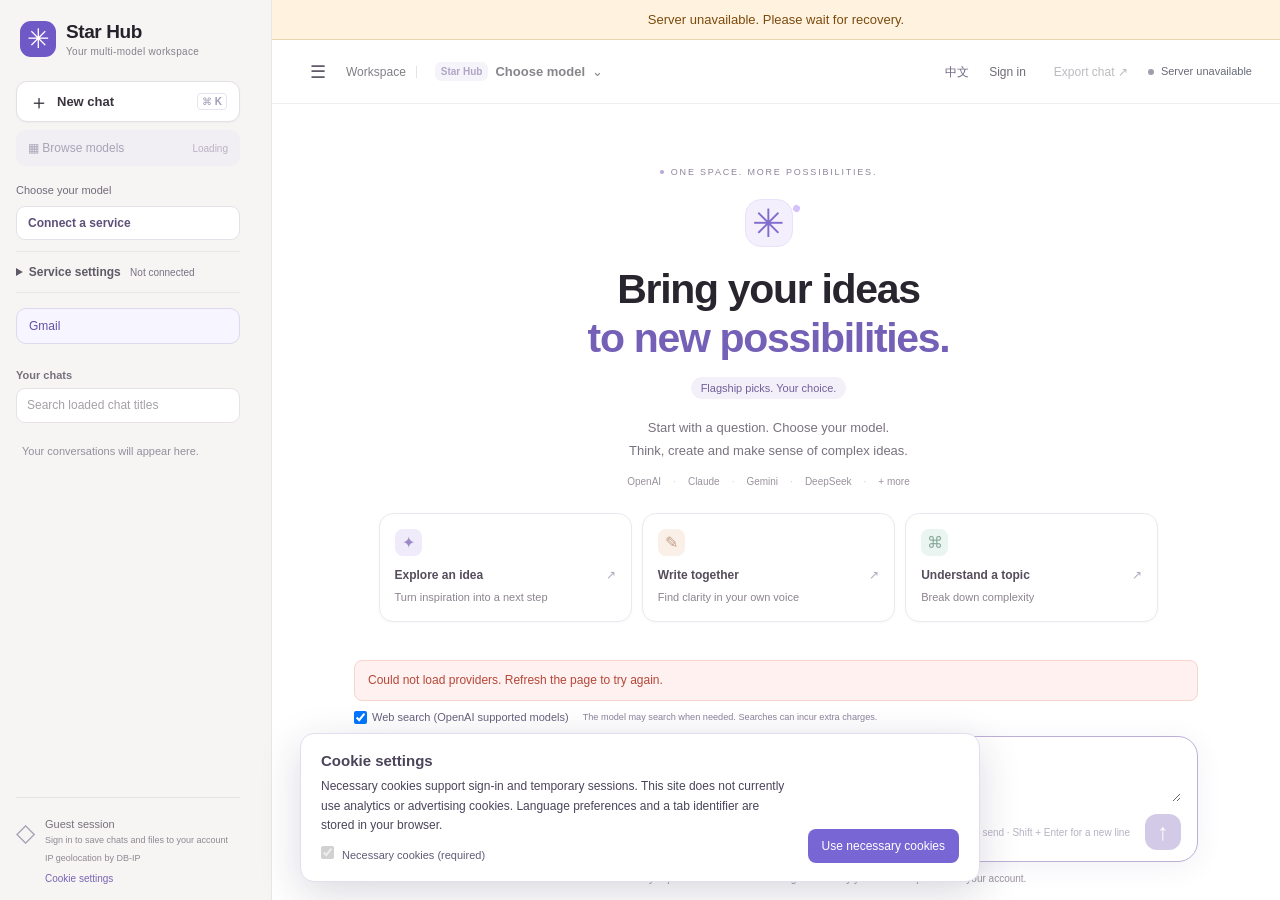
==== commit e0784c70: "20/11/2026-first" ====
--- a/src/main/webapp/index.html
+++ b/src/main/webapp/index.html
@@ -6,8 +6,8 @@
   <title>Star Hub · One space. More possibilities.</title>
   <link rel="icon" href="icon.svg" type="image/svg+xml"><link rel="stylesheet" href="app.css?v=20261117-idle"><link rel="stylesheet" href="workspace-refresh.css?v=20261117-map-v2">
   <link rel="stylesheet" href="vendor/katex/katex.min.css"><link rel="stylesheet" href="richtext.css?v=20261115-images"><script src="vendor/katex/katex.min.js" defer></script><script src="vendor/marked.min.js" defer></script><script src="vendor/purify.min.js" defer></script><script src="markdown.js?v=20261117-cjk-bold" defer></script><script src="visuals.js?v=20261114" defer></script>
-  <script src="provider-media.js?v=20261117-edit-source" defer></script><script src="storage.js?v=20261117-map-v2" defer></script><script src="i18n-data.js?v=20261117-idle" defer></script><script src="i18n.js?v=30f493e4dea3" defer></script>
-  <link rel="stylesheet" href="vendor/leaflet/leaflet.css?v=1.9.4"><link rel="stylesheet" href="city-maps.css?v=20261117-raster"><script src="vendor/leaflet/leaflet.js?v=1.9.4" defer></script><script src="city-maps.js?v=20261117-raster" defer></script><script src="provider-operations.js?v=20261117-memory" defer></script><script src="image-intent.js?v=20261117-followup" defer></script><script src="image-edit-input.js?v=20261117-followup" defer></script><script src="app.js?v=20261117-memory-fixes" defer></script><script src="account.js?v=20261117-memory-fixes" defer></script><script src="session-idle.js?v=20261117-idle" defer></script><script src="chat-pages.js?v=5e406258c955" defer></script><script src="cloud.js?v=20261117-memory" defer></script><script src="memory.js?v=20261117-memory-fixes" defer></script><script src="replies.js?v=20261104-workspace" defer></script><script src="api-links.js?v=dd7f59d92815" defer></script><script src="parameters.js?v=20261115-settings" defer></script><script src="realtime-search-ui.js?v=20261117-weather-source" defer></script><script src="advanced.js?v=20261117-memory-fixes" defer></script>
+  <script src="provider-media.js?v=20261117-edit-source" defer></script><script src="storage.js?v=20261117-map-v2" defer></script><script src="i18n-data.js?v=20261118-live-repair2" defer></script><script src="i18n.js?v=30f493e4dea3" defer></script>
+  <link rel="stylesheet" href="vendor/leaflet/leaflet.css?v=1.9.4"><link rel="stylesheet" href="city-maps.css?v=20261117-raster"><script src="vendor/leaflet/leaflet.js?v=1.9.4" defer></script><script src="city-maps.js?v=20261117-raster" defer></script><script src="provider-operations.js?v=20261117-memory" defer></script><script src="image-intent.js?v=20261117-followup" defer></script><script src="image-edit-input.js?v=20261117-followup" defer></script><script src="app.js?v=20261118-live-repair2" defer></script><script src="account.js?v=20261117-memory-fixes" defer></script><script src="session-idle.js?v=20261117-idle" defer></script><script src="chat-pages.js?v=5e406258c955" defer></script><script src="cloud.js?v=20261117-memory" defer></script><script src="memory.js?v=20261117-memory-fixes" defer></script><script src="replies.js?v=20261104-workspace" defer></script><script src="api-links.js?v=dd7f59d92815" defer></script><script src="parameters.js?v=20261115-settings" defer></script><script src="realtime-search-ui.js?v=20261117-weather-source" defer></script><script src="advanced.js?v=20261118-live-repair2" defer></script>
   <link rel="stylesheet" href="gmail-plugin.css?v=prototype"><script src="gmail-plugin.js?v=prototype" defer></script><script src="gmail-integration.js?v=prototype" defer></script><script src="experience.js?v=20261117-no-batch" defer></script><script src="cookie-settings.js?v=20261105" defer></script>
   <script src="gentle-motion.js?v=6ae1723e0859" defer></script><script src="workspace-ui.js?v=20261113-chat-workspace" defer></script><script src="realtime-disclosure.js?v=20261117" defer></script>
 </head>
@@ -66,13 +66,13 @@
       </div>
       <section id="realtimePanel" class="advanced-panel" hidden aria-labelledby="realtimeTitle">
         <details id="realtimeDetails"><summary class="realtime-summary"><span id="realtimeTitle">Live voice</span><span id="realtimeState" role="status">Disconnected</span></summary>
-        <p id="realtimeHelp">After connecting, turn on the microphone. Speech is sent continuously and pauses trigger a reply.</p>
-        <div class="realtime-microphone"><label for="realtimeMicrophone">Microphone</label><select id="realtimeMicrophone" aria-describedby="realtimeMicrophoneHelp"><option value="">System default microphone</option></select><small id="realtimeMicrophoneHelp">Pause the microphone to choose another input. Device names appear after microphone access is allowed.</small><small>If no sound is detected, check your system input device and volume. For Chinese transcription, choose Chinese in Voice settings before connecting.</small></div>
+        <p id="realtimeHelp">The microphone starts automatically after connecting. Speech is sent continuously and pauses trigger a reply.</p>
+        <div class="realtime-microphone"><label for="realtimeMicrophone">Microphone</label><select id="realtimeMicrophone" aria-describedby="realtimeMicrophoneHelp"><option value="">System default microphone</option></select><small id="realtimeMicrophoneHelp">You can change the microphone during a session. Device names appear after microphone access is allowed.</small><small>If no sound is detected, check your system input device and volume. For Chinese transcription, choose Chinese in Voice settings before connecting.</small></div>
         <div class="panel-actions"><button id="connectRealtime" type="button">Connect live model</button><button id="recordRealtime" type="button" disabled>Turn on microphone</button><button id="interruptRealtime" type="button" disabled>Interrupt reply</button><button id="endRealtime" type="button" disabled>End connection</button></div>
         </details>
         <div id="realtimeMicLevel" role="status" aria-live="polite" hidden></div><p id="realtimeNotice" role="status"></p><div id="realtimeRecovery" class="realtime-recovery" hidden><p>Previous live session is unconfirmed. Starting a separate session may incur another charge.</p><div class="panel-actions"><button id="realtimeCheckPrevious" type="button">Check previous request</button><button id="realtimeStartSeparate" type="button">Start new session (may charge again)</button></div><p id="realtimeRecoveryStatus" role="status"></p></div>
       </section>
-      <form id="chatForm" class="composer"><div id="searchControls" class="search-controls"><label><input id="webSearch" type="checkbox" checked> <span data-no-i18n id="searchLabel">Web search (OpenAI supported models)</span></label><small data-no-i18n id="searchHelp">The model may search when needed. Searches can incur extra charges.</small></div><div id="chatAttachments" class="chat-attachments" aria-live="polite" data-no-i18n hidden></div><textarea id="prompt" rows="2" maxlength="30000" placeholder="What would you like to explore?" aria-label="Enter a message" required></textarea><div class="composer-bottom"><div class="composer-leading"><button id="attachChatFile" class="attach-chat-file" type="button" aria-label="Attach images" title="Attach PNG, JPEG or WebP images (up to 4 MB total)" hidden>＋</button><span id="modelHint">Connect a model to get started</span></div><div><span class="keyboard-hint">Enter to send · Shift + Enter for a new line</span><button type="submit" id="send" aria-label="Send message" disabled>↑</button></div></div></form>
+      <div id="searchControls" class="search-controls"><label><input id="webSearch" type="checkbox" checked> <span data-no-i18n id="searchLabel">Web search (OpenAI supported models)</span></label><small data-no-i18n id="searchHelp">The model may search when needed. Searches can incur extra charges.</small></div><form id="chatForm" class="composer"><div id="chatAttachments" class="chat-attachments" aria-live="polite" data-no-i18n hidden></div><textarea id="prompt" rows="2" maxlength="30000" placeholder="What would you like to explore?" aria-label="Enter a message" required></textarea><div class="composer-bottom"><div class="composer-leading"><button id="attachChatFile" class="attach-chat-file" type="button" aria-label="Attach images" title="Attach PNG, JPEG or WebP images (up to 4 MB total)" hidden>＋</button><span id="modelHint">Connect a model to get started</span></div><div><span class="keyboard-hint">Enter to send · Shift + Enter for a new line</span><button type="submit" id="send" aria-label="Send message" disabled>↑</button></div></div></form>
       <p class="disclaimer">AI can make mistakes. Verify important information. API usage is billed by your selected provider to your account.</p>
     </div>
   </main>
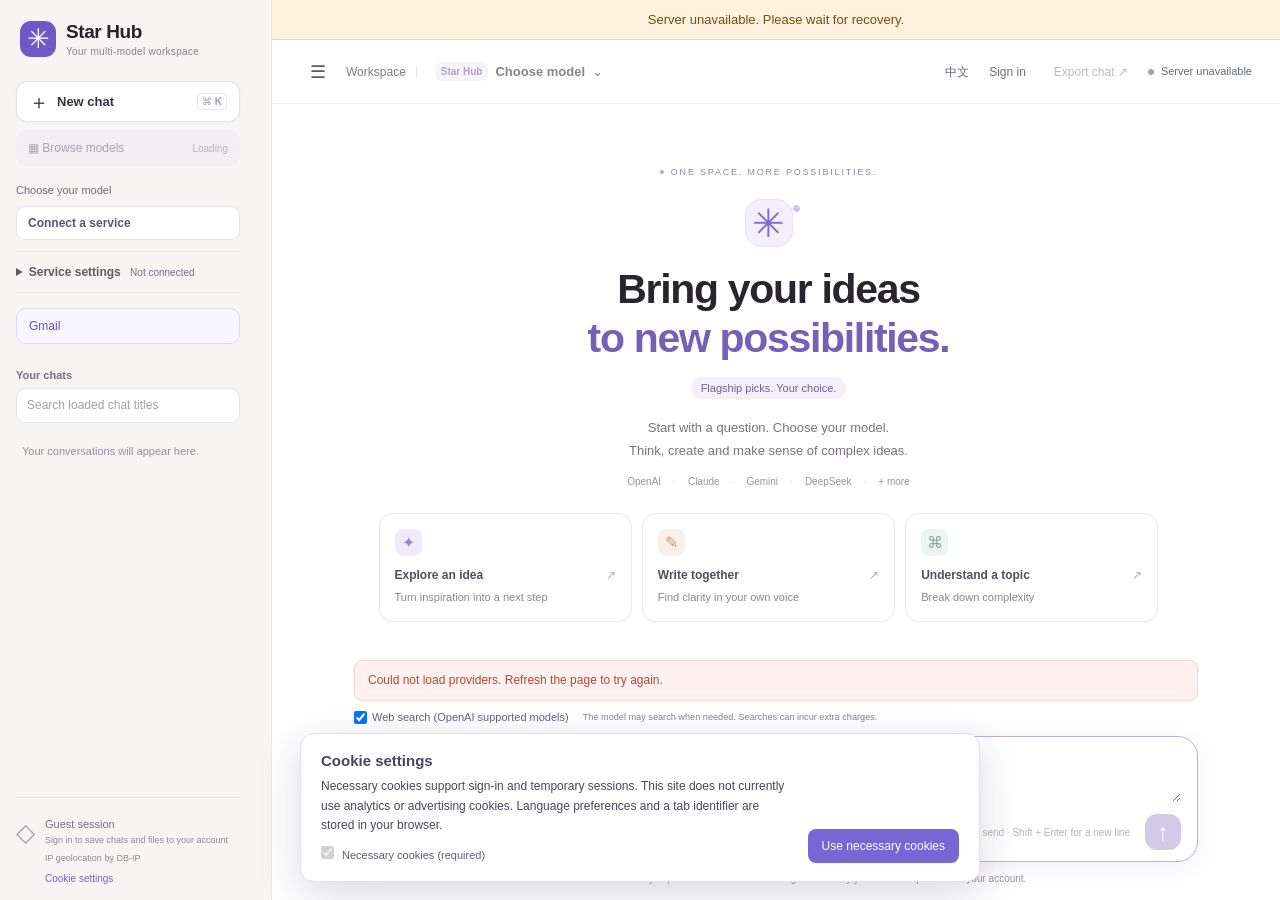
==== commit 3039f70d: "21/11/2026-first" ====
--- a/src/main/webapp/index.html
+++ b/src/main/webapp/index.html
@@ -7,7 +7,7 @@
   <link rel="icon" href="icon.svg" type="image/svg+xml"><link rel="stylesheet" href="app.css?v=20261117-idle"><link rel="stylesheet" href="workspace-refresh.css?v=20261117-map-v2">
   <link rel="stylesheet" href="vendor/katex/katex.min.css"><link rel="stylesheet" href="richtext.css?v=20261115-images"><script src="vendor/katex/katex.min.js" defer></script><script src="vendor/marked.min.js" defer></script><script src="vendor/purify.min.js" defer></script><script src="markdown.js?v=20261117-cjk-bold" defer></script><script src="visuals.js?v=20261114" defer></script>
   <script src="provider-media.js?v=20261117-edit-source" defer></script><script src="storage.js?v=20261117-map-v2" defer></script><script src="i18n-data.js?v=20261118-live-repair2" defer></script><script src="i18n.js?v=30f493e4dea3" defer></script>
-  <link rel="stylesheet" href="vendor/leaflet/leaflet.css?v=1.9.4"><link rel="stylesheet" href="city-maps.css?v=20261117-raster"><script src="vendor/leaflet/leaflet.js?v=1.9.4" defer></script><script src="city-maps.js?v=20261117-raster" defer></script><script src="provider-operations.js?v=20261117-memory" defer></script><script src="image-intent.js?v=20261117-followup" defer></script><script src="image-edit-input.js?v=20261117-followup" defer></script><script src="app.js?v=20261118-live-repair2" defer></script><script src="account.js?v=20261117-memory-fixes" defer></script><script src="session-idle.js?v=20261117-idle" defer></script><script src="chat-pages.js?v=5e406258c955" defer></script><script src="cloud.js?v=20261117-memory" defer></script><script src="memory.js?v=20261117-memory-fixes" defer></script><script src="replies.js?v=20261104-workspace" defer></script><script src="api-links.js?v=dd7f59d92815" defer></script><script src="parameters.js?v=20261115-settings" defer></script><script src="realtime-search-ui.js?v=20261117-weather-source" defer></script><script src="advanced.js?v=20261118-live-repair2" defer></script>
+  <link rel="stylesheet" href="vendor/leaflet/leaflet.css?v=1.9.4"><link rel="stylesheet" href="city-maps.css?v=20261117-raster"><script src="vendor/leaflet/leaflet.js?v=1.9.4" defer></script><script src="city-maps.js?v=20261117-raster" defer></script><script src="provider-operations.js?v=20261117-memory" defer></script><script src="image-intent.js?v=20261117-followup" defer></script><script src="image-edit-input.js?v=20261117-followup" defer></script><script src="app.js?v=20261121-models" defer></script><script src="account.js?v=20261117-memory-fixes" defer></script><script src="session-idle.js?v=20261117-idle" defer></script><script src="chat-pages.js?v=5e406258c955" defer></script><script src="cloud.js?v=20261117-memory" defer></script><script src="memory.js?v=20261117-memory-fixes" defer></script><script src="replies.js?v=20261104-workspace" defer></script><script src="api-links.js?v=20261121-models" defer></script><script src="parameters.js?v=20261115-settings" defer></script><script src="realtime-search-ui.js?v=20261117-weather-source" defer></script><script src="advanced.js?v=20261118-live-repair2" defer></script>
   <link rel="stylesheet" href="gmail-plugin.css?v=prototype"><script src="gmail-plugin.js?v=prototype" defer></script><script src="gmail-integration.js?v=prototype" defer></script><script src="experience.js?v=20261117-no-batch" defer></script><script src="cookie-settings.js?v=20261105" defer></script>
   <script src="gentle-motion.js?v=6ae1723e0859" defer></script><script src="workspace-ui.js?v=20261113-chat-workspace" defer></script><script src="realtime-disclosure.js?v=20261117" defer></script>
 </head>
@@ -80,7 +80,6 @@
     <div class="library-header"><div><span class="eyebrow">MODEL ATLAS</span><h2 id="libraryTitle">Find your model</h2><p id="libraryStats"></p></div><button id="closeLibrary" class="icon-button" aria-label="Close model library">×</button></div>
     <div class="library-layout"><aside class="library-filters">
       <label for="libraryDirection">Create with</label><select id="libraryDirection"><option value="general">General · text &amp; images</option><option value="image">Images</option><option value="video">Video</option><option value="voice">Voice</option></select>
-      <label for="librarySearch">Search</label><input id="librarySearch" type="search" placeholder="Model, manufacturer, use case…">
       <label for="filterVendor">Model manufacturer</label><select id="filterVendor"></select>
       <details id="libraryMoreFilters"><summary>More filters</summary><div class="more-filter-fields">
       <label for="filterCategory">Capability</label><select id="filterCategory"></select>
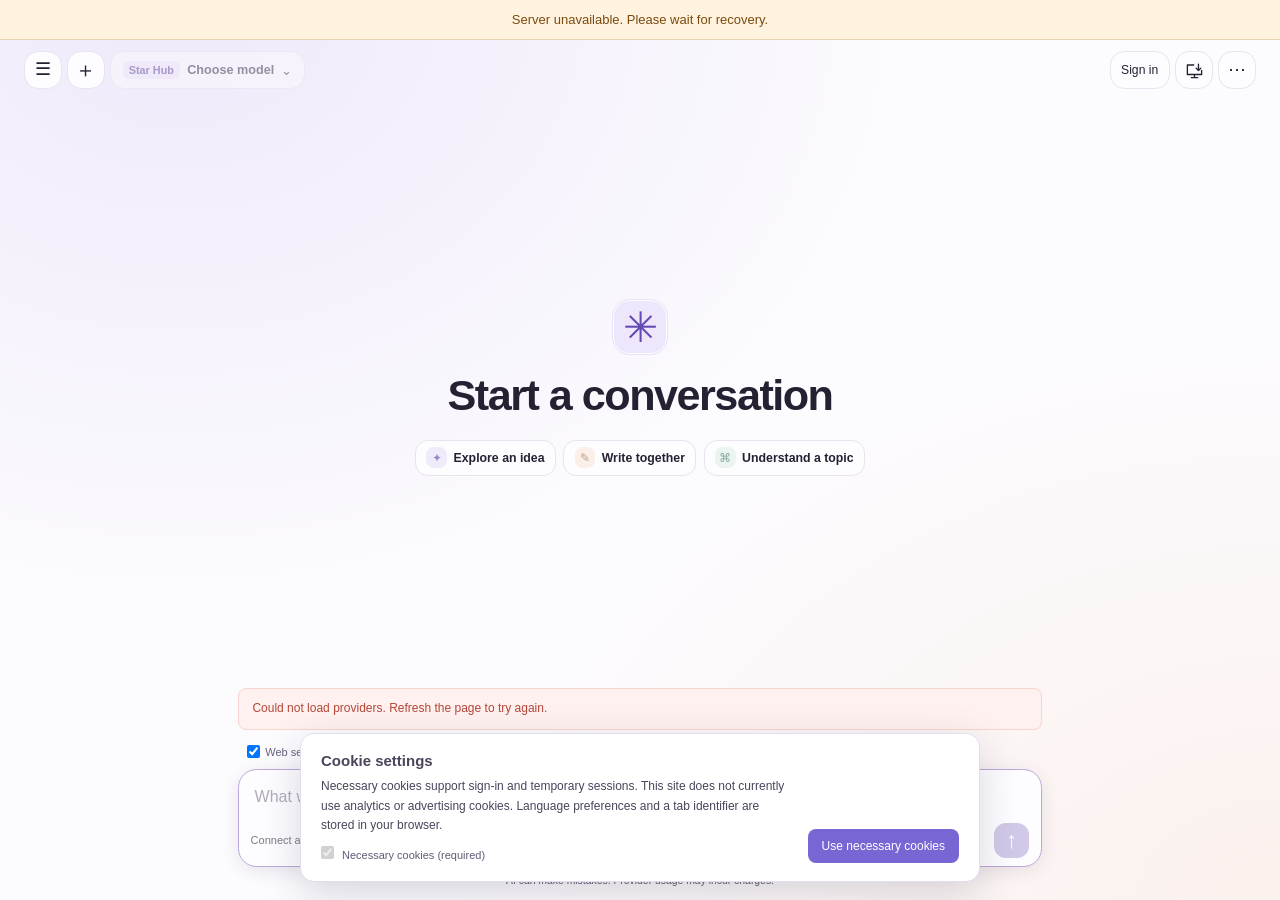
==== commit 9179a20b: "Initial commit" ====
--- a/src/main/webapp/index.html
+++ b/src/main/webapp/index.html
@@ -3,54 +3,76 @@
 <head>
   <meta charset="utf-8"><meta name="viewport" content="width=device-width,initial-scale=1">
   <meta name="theme-color" content="#f8f9fc"><meta name="description" content="Star Hub: a simple workspace for conversations with different AI models.">
-  <title>Star Hub · One space. More possibilities.</title>
-  <link rel="icon" href="icon.svg" type="image/svg+xml"><link rel="stylesheet" href="app.css?v=20261117-idle"><link rel="stylesheet" href="workspace-refresh.css?v=20261117-map-v2">
-  <link rel="stylesheet" href="vendor/katex/katex.min.css"><link rel="stylesheet" href="richtext.css?v=20261115-images"><script src="vendor/katex/katex.min.js" defer></script><script src="vendor/marked.min.js" defer></script><script src="vendor/purify.min.js" defer></script><script src="markdown.js?v=20261117-cjk-bold" defer></script><script src="visuals.js?v=20261114" defer></script>
-  <script src="provider-media.js?v=20261117-edit-source" defer></script><script src="storage.js?v=20261117-map-v2" defer></script><script src="i18n-data.js?v=20261118-live-repair2" defer></script><script src="i18n.js?v=30f493e4dea3" defer></script>
-  <link rel="stylesheet" href="vendor/leaflet/leaflet.css?v=1.9.4"><link rel="stylesheet" href="city-maps.css?v=20261117-raster"><script src="vendor/leaflet/leaflet.js?v=1.9.4" defer></script><script src="city-maps.js?v=20261117-raster" defer></script><script src="provider-operations.js?v=20261117-memory" defer></script><script src="image-intent.js?v=20261117-followup" defer></script><script src="image-edit-input.js?v=20261117-followup" defer></script><script src="app.js?v=20261121-models" defer></script><script src="account.js?v=20261117-memory-fixes" defer></script><script src="session-idle.js?v=20261117-idle" defer></script><script src="chat-pages.js?v=5e406258c955" defer></script><script src="cloud.js?v=20261117-memory" defer></script><script src="memory.js?v=20261117-memory-fixes" defer></script><script src="replies.js?v=20261104-workspace" defer></script><script src="api-links.js?v=20261121-models" defer></script><script src="parameters.js?v=20261115-settings" defer></script><script src="realtime-search-ui.js?v=20261117-weather-source" defer></script><script src="advanced.js?v=20261118-live-repair2" defer></script>
-  <link rel="stylesheet" href="gmail-plugin.css?v=prototype"><script src="gmail-plugin.js?v=prototype" defer></script><script src="gmail-integration.js?v=prototype" defer></script><script src="experience.js?v=20261117-no-batch" defer></script><script src="cookie-settings.js?v=20261105" defer></script>
-  <script src="gentle-motion.js?v=6ae1723e0859" defer></script><script src="workspace-ui.js?v=20261113-chat-workspace" defer></script><script src="realtime-disclosure.js?v=20261117" defer></script>
+  <title>Star Hub</title>
+  <link rel="icon" href="icon.svg" type="image/svg+xml"><link rel="stylesheet" href="app.css?v=20261124-reasoning-picker"><link rel="stylesheet" href="workspace-refresh.css?v=20261125-desktop-account">
+  <link rel="stylesheet" href="vendor/katex/katex.min.css"><link rel="stylesheet" href="richtext.css?v=20261124-explanations"><script src="vendor/katex/katex.min.js" defer></script><script src="vendor/marked.min.js" defer></script><script src="vendor/purify.min.js" defer></script><script src="markdown.js?v=20261124-inline-diagrams" defer></script><script src="visuals.js?v=20261124-chat-context" defer></script>
+  <script src="provider-media.js?v=20261117-edit-source" defer></script><script src="storage.js?v=20261117-map-v2" defer></script><script src="i18n-data.js?v=20261124-desktop-download" defer></script><script src="i18n.js?v=20261124-layout" defer></script>
+  <link rel="stylesheet" href="vendor/leaflet/leaflet.css?v=1.9.4"><link rel="stylesheet" href="city-maps.css?v=20261117-raster"><script src="vendor/leaflet/leaflet.js?v=1.9.4" defer></script><script src="city-maps.js?v=20261117-raster" defer></script><script src="provider-operations.js?v=20261124-sidebar-tidy" defer></script><script src="image-intent.js?v=20261124-context-followups" defer></script><script src="image-edit-input.js?v=20261117-followup" defer></script><script src="app.js?v=20261125-desktop-account" defer></script><script src="account.js?v=20261125-desktop-account-2" defer></script><script src="session-idle.js?v=20261124-countdown" defer></script><script src="chat-pages.js?v=5e406258c955" defer></script><script src="cloud.js?v=20261124-reply-recovery" defer></script><script src="memory.js?v=20261124-memory-overview" defer></script><script src="replies.js?v=20261104-workspace" defer></script><script src="api-links.js?v=20261121-models" defer></script><script src="realtime-search-ui.js?v=20261117-weather-source" defer></script><script src="advanced.js?v=20261124-reasoning-picker" defer></script>
+  <script src="experience.js?v=20261124-reasoning-picker" defer></script><script src="cookie-settings.js?v=20261105" defer></script>
+  <script src="gentle-motion.js?v=6ae1723e0859" defer></script><script src="workspace-ui.js?v=20261124-desktop-download" defer></script><script src="realtime-disclosure.js?v=20261117" defer></script>
+  <link rel="stylesheet" href="intelligence.css?v=1"><script src="intelligence.js?v=2" defer></script>
+  <script src="desktop-connection.js?v=2" defer></script>
 </head>
-<body>
+<body data-layout="floating">
 <div id="sessionNotice" class="session-notice" role="status" aria-live="polite" hidden></div>
-  <aside class="sidebar" id="sidebar">
-    <a class="brand" href="./" aria-label="Star Hub home"><span class="brand-mark">✳</span><span>Star Hub<small>Your multi-model workspace</small></span></a>
+  <aside class="sidebar" id="sidebar" inert>
+    <a class="brand" href="./" aria-label="Star Hub home"><span class="brand-mark" aria-hidden="true">✳</span>Star Hub</a>
     <button id="sidebarClose" class="sidebar-close" type="button" aria-label="Close sidebar">×</button>
-    <button class="new-chat" id="newChat"><span>＋</span> New chat <kbd>⌘ K</kbd></button>
-    <button id="browseModels" class="catalog-launch" disabled>▦ Browse models <span id="catalogCount">Loading</span></button>
-    <div class="connection-compact"><span id="connectionSummary">Choose your model</span><button id="connectProvider" type="button">Connect a service</button></div>
+    <div class="history-search-shell" data-no-i18n><label for="historySearch" id="historySearchLabel">Your chats</label><input id="historySearch" type="search" autocomplete="off" placeholder="Search loaded chat titles" aria-describedby="historySearchHelp"><span id="historySearchHelp" class="sr-only">Search titles in chats already loaded on this device.</span></div>
+    <nav id="history" class="history" aria-label="Conversation list"></nav><p id="historyNoMatches" class="history-empty" role="status" data-no-i18n hidden>No matching loaded chats.</p>
     <details id="connectionSettings"><summary>Service settings <span id="connectionState">Not connected</span></summary>
     <div class="settings">
-      <label for="provider">Official provider</label><select id="provider" disabled><option>Loading providers…</option></select>
-      <label for="modelDirection">Create with</label><select id="modelDirection"><option value="general">General · text &amp; images</option><option value="image">Images</option><option value="video">Video</option><option value="voice">Voice</option></select><p id="directionNotice" class="field-help" role="status"></p>
+      <button id="browseModels" class="catalog-launch" type="button" disabled>Browse models</button>
+      <div class="connection-compact"><button id="connectProvider" type="button">Connect a service</button></div>
+      <select id="provider" hidden disabled></select>
+      <label for="modelDirection">Create with</label><select id="modelDirection"><option value="general">General · text &amp; images</option><option value="image">Images</option><option value="video">Video</option><option value="voice">Voice</option></select>
       <label for="model">Choose a model</label><select id="model" disabled><option value="">Choose a provider first</option></select>
-      <p id="selectedSummary" class="field-help"></p><button id="modelSettings" type="button" class="settings-button" hidden>Model settings <span id="parameterStatus">Provider default</span></button><button id="modelDetails" class="text-button" type="button">Model details &amp; pricing ↗</button>
-      <div class="task-row"><div><label for="task">Task type</label><select id="task"></select></div><div><label for="effort">Reasoning effort</label><select id="effort"><option value="default">Provider default</option></select></div></div>
-      <p id="effortHelp" class="field-help"></p>
-      <label for="apiKey"><span id="keyLabel">API Key</span> <span class="mini-label" id="keyScope">Temporary session</span></label>
-      <div class="key-field"><input id="apiKey" type="password" maxlength="4096" autocomplete="off" spellcheck="false" placeholder="Enter this provider&#x27;s API key"><button type="button" id="toggleKey" aria-label="Show API key" aria-pressed="false">Show</button></div>
-      <button id="accountSaveKey" type="button" class="settings-button" hidden>Manage API keys</button><p id="accountKeyStatus" class="field-help" role="status"></p><p id="guestKeyHelp" class="field-help">Keys are encrypted for session recovery. Access ends with this tab or session; encrypted server copies remain until maintenance. Each provider needs its own key.</p>
-      <details id="providerRequestHistory"><summary>Request history</summary><section id="providerPendingOperations" aria-label="Unconfirmed requests" hidden></section></details>
+      <label for="task">Task type</label><select id="task"></select>
+      <input id="apiKey" type="password" autocomplete="off" hidden>
     </div>
     </details>
-    <button type="button" id="openLibrary" class="settings-button" hidden>File library</button><button type="button" id="openGmail" class="settings-button">Gmail</button>
-    <div class="history-search-shell" data-no-i18n><label for="historySearch" id="historySearchLabel">Your chats</label><input id="historySearch" type="search" autocomplete="off" placeholder="Search loaded chat titles" aria-describedby="historySearchHelp"><span id="historySearchHelp" class="sr-only">Search titles in chats already loaded on this device.</span></div>
-    <nav id="history" class="history" aria-label="Conversation list"></nav><p id="historyNoMatches" class="history-empty" role="status" data-no-i18n hidden>No matching loaded chats.</p>
+    <div class="sidebar-tools"><button type="button" id="openLibrary" class="settings-button" hidden>File library</button><button type="button" id="openIntelligence" class="settings-button" data-no-i18n hidden>Star Intelligence</button></div>
     <div class="sidebar-footer"><span class="privacy-icon">◇</span><div><span id="privacyHeading">Guest session</span><small id="privacyDetail">Sign in to save chats and files to your account</small><small><span>IP geolocation by </span><a href="https://db-ip.com" target="_blank" rel="noopener noreferrer" data-no-i18n>DB-IP</a></small><button id="cookieSettings" class="cookie-settings-link" type="button">Cookie settings</button></div></div>
   </aside>
   <main><output id="workspaceActivity" role="status" aria-live="polite" hidden></output><div id="clusterUnavailable" class="cluster-unavailable" role="status" hidden>服务器故障，请等待恢复</div>
-    <header class="topbar"><div class="header-left"><button id="menuToggle" class="icon-button workspace-menu" type="button" aria-label="Toggle sidebar" aria-controls="sidebar" aria-expanded="true">☰</button><span class="workspace-title">Workspace</span><span class="divider"></span><button id="quickModel" class="quick-model" type="button" aria-label="Choose a model"><span id="activeProvider" class="provider-badge">Star Hub</span><span id="quickModelName" data-no-i18n>Choose model</span><span aria-hidden="true">⌄</span></button></div><div class="header-right"><button id="language" type="button" class="language-toggle" lang="zh" aria-label="Switch interface language to 中文" data-no-i18n>中文</button><button type="button" id="accountButton" class="text-button">Sign in</button><button type="button" id="accountLogout" class="text-button" hidden>Sign out</button><span class="service-status" id="serviceStatus"><i></i> Connecting</span><button class="text-button" id="exportChat" title="Export current conversation">Export chat ↗</button><span id="serverBadge" class="server-badge" role="status" aria-live="polite" data-no-i18n>Connecting to server</span></div></header>
+    <header class="topbar">
+      <div class="header-left">
+        <button id="menuToggle" class="icon-button workspace-menu" type="button" aria-label="Open sidebar" aria-controls="sidebar" aria-expanded="false">☰</button>
+        <button id="newChat" class="icon-button workspace-new" type="button" aria-label="New chat" title="New chat" aria-keyshortcuts="Meta+K Control+K">＋</button>
+        <button id="quickModel" class="quick-model" type="button" aria-label="Choose a model"><span id="activeProvider" class="provider-badge">Star Hub</span><span id="quickModelName" data-no-i18n>Choose a model</span><span aria-hidden="true">⌄</span></button>
+      </div>
+      <div class="header-right">
+        <button type="button" id="accountButton" class="text-button">Sign in</button>
+        <a class="icon-button" id="desktopDownload" href="downloads/" aria-label="Download desktop app" title="Download desktop app" aria-haspopup="dialog">
+          <svg aria-hidden="true" width="19" height="19" viewBox="0 0 24 24" fill="none" stroke="currentColor" stroke-width="1.7" stroke-linecap="round" stroke-linejoin="round"><path d="M21 12v5H3V5h8m1 12v4m-4 0h8m1-17v8m-3-3 3 3 3-3"/></svg>
+        </a>
+        <details id="workspaceActions" class="workspace-actions">
+          <summary class="icon-button" aria-label="Workspace options" title="Workspace options">⋯</summary>
+          <div class="workspace-actions-panel">
+            <div class="workspace-control"><label for="workspaceLayout">Layout</label><select id="workspaceLayout"><option value="floating">Floating</option><option value="docked">Docked</option></select></div>
+            <div class="workspace-actions-row">
+              <button id="language" type="button" class="language-toggle" lang="zh" aria-label="Switch interface language to 中文" data-no-i18n>中文</button>
+              <button class="text-button" id="exportChat" title="Export current conversation">Export chat ↗</button>
+              <button class="text-button" id="quickIntelligence" type="button" data-no-i18n hidden>Star Intelligence</button>
+              <button type="button" id="accountLogout" class="text-button" hidden>Sign out</button>
+            </div>
+            <div class="workspace-status">
+              <span id="serverBadge" class="server-badge" role="status" aria-live="polite" data-no-i18n>Connecting to server</span>
+              <span id="accountSessionBadge" class="account-session-badge" role="group" aria-label="Account session" hidden><span class="session-countdown"></span><span class="session-state" role="status"></span></span>
+            </div>
+          </div>
+        </details>
+        <span class="service-status" id="serviceStatus"><i></i> Connecting</span>
+      </div>
+    </header>
     <div class="conversation" id="conversation">
       <section class="welcome" id="welcome">
-        <div class="eyebrow"><span></span> ONE SPACE. MORE POSSIBILITIES.</div>
-        <div class="hero-symbol" aria-hidden="true">✳<span class="orbit-dot"></span></div>
-        <h1>Bring your ideas<br><span>to </span><span>new possibilities.</span></h1>
-        <p class="official-notice">Flagship picks. Your choice.</p><p class="hero-description">Start with a question. Choose your model.<br>Think, create and make sense of complex ideas.</p>
-        <div class="provider-strip"><span>OpenAI</span><span>Claude</span><span>Gemini</span><span>DeepSeek</span><span>+ more</span></div>
+        <div class="hero-symbol" aria-hidden="true">✳</div>
+        <h1>Start a conversation</h1>
         <div class="prompt-grid">
-          <button class="prompt-card" data-prompt="Help me turn a rough idea into an actionable plan. Start by asking me three key questions."><span class="card-icon lavender">✦</span><strong>Explore an idea <span>↗</span></strong><small>Turn inspiration into a next step</small></button>
-          <button class="prompt-card" data-prompt="Help me make a piece of writing clearer and more natural. Ask me for the original text and its intended use first."><span class="card-icon peach">✎</span><strong>Write together <span>↗</span></strong><small>Find clarity in your own voice</small></button>
-          <button class="prompt-card" data-prompt="I want to learn a new concept. Ask what I want to understand, then explain it step by step with simple examples."><span class="card-icon mint">⌘</span><strong>Understand a topic <span>↗</span></strong><small>Break down complexity</small></button>
+          <button class="prompt-card" type="button" data-prompt="Help me turn a rough idea into an actionable plan. Start by asking me three key questions."><span class="card-icon lavender" aria-hidden="true">✦</span><strong>Explore an idea</strong></button>
+          <button class="prompt-card" type="button" data-prompt="Help me make a piece of writing clearer and more natural. Ask me for the original text and its intended use first."><span class="card-icon peach" aria-hidden="true">✎</span><strong>Write together</strong></button>
+          <button class="prompt-card" type="button" data-prompt="I want to learn a new concept. Ask what I want to understand, then explain it step by step with simple examples."><span class="card-icon mint" aria-hidden="true">⌘</span><strong>Understand a topic</strong></button>
         </div>
       </section>
       <section class="messages" id="messages" aria-label="Chat messages" aria-live="polite"></section>
@@ -72,49 +94,61 @@
         </details>
         <div id="realtimeMicLevel" role="status" aria-live="polite" hidden></div><p id="realtimeNotice" role="status"></p><div id="realtimeRecovery" class="realtime-recovery" hidden><p>Previous live session is unconfirmed. Starting a separate session may incur another charge.</p><div class="panel-actions"><button id="realtimeCheckPrevious" type="button">Check previous request</button><button id="realtimeStartSeparate" type="button">Start new session (may charge again)</button></div><p id="realtimeRecoveryStatus" role="status"></p></div>
       </section>
-      <div id="searchControls" class="search-controls"><label><input id="webSearch" type="checkbox" checked> <span data-no-i18n id="searchLabel">Web search (OpenAI supported models)</span></label><small data-no-i18n id="searchHelp">The model may search when needed. Searches can incur extra charges.</small></div><form id="chatForm" class="composer"><div id="chatAttachments" class="chat-attachments" aria-live="polite" data-no-i18n hidden></div><textarea id="prompt" rows="2" maxlength="30000" placeholder="What would you like to explore?" aria-label="Enter a message" required></textarea><div class="composer-bottom"><div class="composer-leading"><button id="attachChatFile" class="attach-chat-file" type="button" aria-label="Attach images" title="Attach PNG, JPEG or WebP images (up to 4 MB total)" hidden>＋</button><span id="modelHint">Connect a model to get started</span></div><div><span class="keyboard-hint">Enter to send · Shift + Enter for a new line</span><button type="submit" id="send" aria-label="Send message" disabled>↑</button></div></div></form>
-      <p class="disclaimer">AI can make mistakes. Verify important information. API usage is billed by your selected provider to your account.</p>
+      <div id="searchControls" class="search-controls"><label><input id="webSearch" type="checkbox" checked aria-describedby="searchHelp"> <span data-no-i18n id="searchLabel">Web search</span></label><small data-no-i18n id="searchHelp">The model may search when needed. Searches can incur extra charges.</small></div>
+      <form id="chatForm" class="composer"><div id="chatAttachments" class="chat-attachments" aria-live="polite" data-no-i18n hidden></div><textarea id="prompt" rows="1" maxlength="30000" placeholder="What would you like to explore?" aria-label="Enter a message" required></textarea><div class="composer-bottom"><div class="composer-leading"><button id="attachChatFile" class="attach-chat-file" type="button" aria-label="Attach images" title="Attach PNG, JPEG or WebP images (up to 4 MB total)" hidden>＋</button><span id="reasoningControl" class="reasoning-control" hidden><span class="reasoning-mark" aria-hidden="true"></span><select id="effort" aria-label="Reasoning effort" disabled><option value="default">Provider default</option></select></span><span id="modelHint">Connect a model to get started</span></div><button type="submit" id="send" aria-label="Send message" disabled>↑</button></div></form>
+      <p class="disclaimer">AI can make mistakes. Provider usage may incur charges.</p>
     </div>
   </main>
+<dialog id="desktopDownloadDialog" aria-labelledby="desktopDownloadTitle">
+  <div class="desktop-download-heading">
+    <h2 id="desktopDownloadTitle">Star Hub for Windows</h2>
+    <form method="dialog"><button class="icon-button" type="submit" aria-label="Close download options">×</button></form>
+  </div>
+  <p>Windows 10 22H2 / Windows 11 · x64</p>
+  <p>Open the downloaded setup file to install and start Star Hub.</p>
+  <div class="desktop-download-actions">
+    <a class="desktop-install" href="downloads/windows/preview/StarHub-Windows-x64-Setup.exe" download>Download for Windows</a>
+    <a class="desktop-details" href="downloads/">Installation details</a>
+  </div>
+</dialog>
+<dialog id="intelligenceDialog" class="intelligence-dialog" aria-labelledby="intelligenceTitle" data-no-i18n>
+  <div class="intelligence-shell">
+    <header class="intelligence-header">
+      <span>Star Intelligence</span>
+      <button id="closeIntelligence" class="icon-button" type="button" aria-label="Close">×</button>
+    </header>
+    <h2 id="intelligenceTitle" tabindex="-1">What’s worth doing now?</h2>
+    <div id="intelligenceAction"></div>
+    <form id="intelligenceFeedback" hidden>
+      <label for="intelligenceFeedbackText"></label>
+      <textarea id="intelligenceFeedbackText" rows="3" maxlength="2000" required></textarea>
+      <div class="intelligence-controls"><button type="submit" id="intelligenceSendFeedback"></button></div>
+    </form>
+    <p id="intelligenceMessage" role="status" aria-live="polite"></p>
+    <div id="intelligenceDetails"></div>
+  </div>
+</dialog>
 <dialog id="modelLibrary" aria-labelledby="libraryTitle">
     <div class="library-header"><div><span class="eyebrow">MODEL ATLAS</span><h2 id="libraryTitle">Find your model</h2><p id="libraryStats"></p></div><button id="closeLibrary" class="icon-button" aria-label="Close model library">×</button></div>
     <div class="library-layout"><aside class="library-filters">
       <label for="libraryDirection">Create with</label><select id="libraryDirection"><option value="general">General · text &amp; images</option><option value="image">Images</option><option value="video">Video</option><option value="voice">Voice</option></select>
-      <label for="filterVendor">Model manufacturer</label><select id="filterVendor"></select>
-      <details id="libraryMoreFilters"><summary>More filters</summary><div class="more-filter-fields">
-      <label for="filterCategory">Capability</label><select id="filterCategory"></select>
-      <label for="filterSpecialty">Use cases</label><select id="filterSpecialty"></select>
-      <label for="filterInput">Input types</label><select id="filterInput"></select>
-      <label for="filterFamily">Model family</label><select id="filterFamily"></select>
-      <label for="filterProvider">Official provider</label><select id="filterProvider"></select>
-      <label for="filterReasoning">Reasoning capability / effort</label><select id="filterReasoning"><option value="">All reasoning types</option><option value="adjustable">Adjustable effort</option><option value="reasoning">Reasoning supported</option><option value="none">No published reasoning levels</option></select>
-      <label for="filterExecution">Workspace support</label><select id="filterExecution"><option value="">All integrations</option><option value="integrated">Basic requests available here</option><option value="realtime">Live voice / transcription</option></select>
-      <label for="filterCost">Pricing &amp; keys</label><select id="filterCost"><option value="">All pricing types</option><option value="free-key">Free model · key required</option><option value="keyless">Free · no key needed</option><option value="paid">Pay as you go · key required</option><option value="account">Account dependent / free quota</option></select>
-      </div></details>
-      <button id="resetFilters" class="text-button">Reset filters</button>
-      <p id="keylessNotice" class="catalog-notice"></p><p class="catalog-notice">Free quotas, rate limits and regional access are set by the provider. A catalog entry does not guarantee access for your account.</p>
     </aside><section class="library-content"><div class="library-results"><span id="resultCount" role="status"></span><span>Official APIs only</span></div><div id="modelCards" class="model-cards"></div><div class="pagination"><button id="prevPage">← Previous</button><span id="pageInfo"></span><button id="nextPage">Next →</button></div></section></div>
     <footer class="library-footer" id="coverageNotice"></footer>
   </dialog>
   <dialog id="detailDialog" aria-labelledby="detailTitle"><div class="detail-header"><h2 id="detailTitle"></h2><button id="closeDetails" class="icon-button" aria-label="Close model details">×</button></div><div id="detailContent"></div><button id="useDetailModel" class="new-chat">Use this model →</button></dialog>
-<dialog id="parameterDialog" aria-labelledby="parameterTitle">
-    <div class="detail-header"><div><h2 id="parameterTitle">Model settings</h2><p id="parameterModel"></p></div><button id="closeParameters" class="icon-button" aria-label="Close model settings">×</button></div>
-    <p class="parameter-intro">Only reviewed settings supported by this model are shown. Leave blank for provider defaults. Switching models or tasks resets settings; changing reasoning effort hides and excludes incompatible settings.</p>
-    <div id="parameterFields" class="parameter-grid"></div><p id="parameterError" role="alert"></p>
-    <div class="parameter-footer"><div id="parameterSources"></div><button id="resetParameters" type="button">Reset to provider defaults</button><button id="applyParameters" type="button">Done</button></div>
-  </dialog>
 <dialog id="apiDialog" aria-labelledby="apiTitle"><div class="detail-header"><div><span class="eyebrow">API DIRECTORY</span><h2 id="apiTitle">API addresses &amp; keys</h2></div><button id="closeApis" class="icon-button" aria-label="Close API directory">×</button></div><p class="api-explanation">These are the actual endpoints used by Star Hub. Only manufacturer-owned APIs are called; use the matching provider's key. POST endpoints may show an error when opened as a web page. Send requests from this workspace.</p><div id="apiCurrent"></div><h3 class="api-directory-title">All official providers</h3><p class="field-help">Expand a provider to view full addresses, key management and official documentation.</p><div id="apiDirectory"></div></dialog>
 <dialog id="setupDialog" aria-labelledby="setupTitle">
   <div class="detail-header"><div><span class="eyebrow">GET CONNECTED</span><h2 id="setupTitle">Connect your first model</h2></div><button id="closeSetup" class="icon-button" type="button" aria-label="Close connection guide">×</button></div>
   <div class="setup-language"><button id="setupLanguage" type="button" class="language-toggle" lang="zh" aria-label="Switch interface language to 中文" data-no-i18n>中文</button></div>
-  <ol class="setup-steps"><li id="setupStep1">1 Choose provider</li><li id="setupStep2">2 Add key</li><li id="setupStep3">3 Check connection</li></ol>
+  <ol id="setupProgress" class="setup-steps"><li id="setupStep1">1 Choose provider</li><li id="setupStep2">2 Add key</li><li id="setupStep3">3 Check connection</li></ol>
   <section id="setupChoose"><p>Use the manufacturer's official API. Usage is billed to your official account.</p><label for="setupProvider">Official provider</label><select id="setupProvider"></select><p id="setupProviderNote" class="field-help"></p></section>
-  <section id="setupKeyStep" hidden><p id="setupKeyHelp">Create an API key in the official console and paste it below. It stays in this tab through refreshes and is cleared when the tab closes.</p><a id="setupKeyLink" target="_blank" rel="noopener noreferrer">Open official key management ↗</a><p id="setupKeyAddress" class="field-help"></p><label for="setupKey">API Key</label><div class="key-field"><input id="setupKey" type="password" maxlength="4096" autocomplete="off" spellcheck="false" placeholder="Paste your full official API key"><button id="setupToggleKey" type="button" aria-label="Show API key">Show</button></div></section>
+  <section id="setupKeyStep" hidden><p id="setupKeyHelp">Create an API key in the official console and paste it below. It stays in this tab through refreshes and is cleared when the tab closes.</p><a id="setupKeyLink" target="_blank" rel="noopener noreferrer">Open official key management ↗</a><p id="setupKeyAddress" class="field-help"></p><label for="setupKey">API Key</label><div class="key-field"><input id="setupKey" type="password" maxlength="4096" autocomplete="off" spellcheck="false" placeholder="Paste your full official API key"><button id="setupToggleKey" type="button" aria-label="Show API key">Show</button></div><button id="accountSaveKey" type="button" class="settings-button" hidden>Manage API keys</button></section>
   <section id="setupCheckStep" hidden><p>This check only reads the official model list. It sends no chat or generation task. Passing means the API accepted the key; access to a specific model is confirmed when you use it.</p><p id="setupCheckAddress" class="field-help" data-no-i18n></p><p id="setupModel" class="setup-model"></p><p id="setupCheckStatus" role="status"></p><button id="checkConnection" type="button">Check again</button></section>
+  <details id="providerRequestHistory"><summary>Request history</summary><section id="providerPendingOperations" aria-label="Unconfirmed requests" hidden></section></details>
   <p id="setupError" class="error" role="alert" hidden></p>
   <div class="setup-actions"><button id="skipSetup" type="button" class="text-button">Set up later</button><div><button id="setupBack" type="button" hidden>Back</button><button id="setupNext" type="button">Next</button><button id="finishSetup" type="button" hidden>Start chatting</button></div></div>
 </dialog>
-<dialog id="gmailDialog" aria-labelledby="gmailDialogTitle"><header class="detail-header"><h2 id="gmailDialogTitle">Gmail</h2><button id="closeGmail" class="icon-button" type="button" aria-label="Close Gmail">×</button></header><div id="gmailPluginRoot"></div></dialog><dialog id="accountDialog"><form id="accountForm"><h2>Sign in</h2><p>Registration is closed. For details, <a id="accountContactLink" href="https://www.zhongjiehuang.com/contact/">contact the developer</a>.</p><label>Email<input id="accountEmail" type="email" autocomplete="username" required></label><label>Password<input id="accountPassword" type="password" autocomplete="current-password" required></label><p id="accountError" role="alert"></p><button id="accountSubmit" type="submit">Sign in</button><button id="accountClose" type="button">Cancel</button></form></dialog><dialog id="accountSettings"><h2>Account settings</h2><p id="accountProfile"></p><form id="passwordForm"><h3>Change password</h3><label>Current password<input id="oldPassword" type="password" autocomplete="current-password" required></label><label>New password (12–256 characters)<input id="newPassword" type="password" autocomplete="new-password" minlength="12" maxlength="256" required></label><button type="submit">Change password</button></form><h3>API key vault</h3><p>Store multiple keys, choose the active key for each provider, or remove one. A key can only be stored once per account.</p><form id="keyForm"><label>Provider<select id="accountProvider"></select></label><label>Key name<input id="keyLabelInput" maxlength="120" required></label><label>New API key<input id="accountKey" type="password" autocomplete="off" required></label><button type="submit">Add and select key</button></form><div id="accountKeyList"></div><p id="settingsStatus" role="status"></p><button id="closeAccountSettings" type="button">Close</button></dialog><dialog id="importDialog"><h2>Import guest conversations?</h2><p>Guest conversations remain separate unless you choose to add them to this account.</p><label><input id="importCheck" type="checkbox"> Add guest conversations and their attachments to this account</label><p><button id="importConfirm" type="button">Continue</button></p></dialog><dialog id="libraryDialog" aria-labelledby="fileLibraryTitle">
+<dialog id="accountDialog"><form id="accountForm"><h2>Sign in</h2><p>Registration is closed. For details, <a id="accountContactLink" href="https://www.zhongjiehuang.com/contact/">contact the developer</a>.</p><label>Email<input id="accountEmail" type="email" autocomplete="username" required></label><label>Password<input id="accountPassword" type="password" autocomplete="current-password" required></label><p id="accountError" role="alert"></p><button id="accountSubmit" type="submit">Sign in</button><button id="accountClose" type="button">Cancel</button></form></dialog><dialog id="accountSettings"><h2>Account settings</h2><p id="accountProfile"></p><details id="passwordSettings" class="account-disclosure"><summary>Change password</summary><form id="passwordForm"><label>Current password<input id="oldPassword" type="password" autocomplete="current-password" required></label><label>New password (12–256 characters)<input id="newPassword" type="password" autocomplete="new-password" minlength="12" maxlength="256" required></label><button type="submit">Change password</button></form></details><details id="keyVault" class="account-disclosure"><summary>API key vault</summary><p>Store multiple keys, choose the active key for each provider, or remove one. A key can only be stored once per account.</p><form id="keyForm"><label>Provider<select id="accountProvider"></select></label><label>Key name<input id="keyLabelInput" maxlength="120" required></label><label>New API key<input id="accountKey" type="password" autocomplete="off" required></label><button type="submit">Add and select key</button></form><div id="accountKeyList"></div></details><p id="settingsStatus" role="status"></p><button id="closeAccountSettings" type="button">Close</button></dialog><dialog id="importDialog"><h2>Import guest conversations?</h2><p>Guest conversations remain separate unless you choose to add them to this account.</p><label><input id="importCheck" type="checkbox"> Add guest conversations and their attachments to this account</label><p><button id="importConfirm" type="button">Continue</button></p></dialog><dialog id="libraryDialog" aria-labelledby="fileLibraryTitle">
   <div class="file-library-shell">
     <header class="file-library-header"><div><h2 id="fileLibraryTitle">File library</h2><p id="libraryUsage"></p></div><div class="file-library-toolbar"><label class="file-library-search"><span aria-hidden="true">⌕</span><input id="fileLibrarySearch" type="search" maxlength="120" placeholder="Search files" aria-label="Search files"></label><button id="createLibraryFolder" class="file-library-new-folder" type="button">New folder</button><label class="file-library-upload">＋ <span>Upload files</span><input id="libraryUpload" type="file" multiple accept="image/png,image/jpeg,image/webp,audio/mpeg,audio/wav,audio/x-wav,audio/mp4,audio/webm,application/pdf,text/plain"></label><button id="closeFileLibrary" class="file-library-close" type="button" aria-label="Close file library">×</button></div></header>
     <div class="file-library-body"><nav class="file-library-nav" aria-label="File library views"><button id="fileLibraryAll" class="active" type="button" aria-pressed="true">All files</button><button id="fileLibraryTrash" type="button" aria-pressed="false">Trash</button><p>PNG, JPEG, WebP, audio, PDF and TXT · Up to 4 MiB per file</p></nav><section class="file-library-main"><div id="fileLibraryBreadcrumb" class="file-library-breadcrumb" hidden><button id="fileLibraryRoot" type="button">All files</button><span>›</span><strong id="fileLibraryFolderName"></strong></div><p id="libraryMessage" role="status"></p><div class="file-library-columns" aria-hidden="true"><span>Name</span><span>Added</span><span>Size</span><span></span></div><div id="libraryFiles" aria-busy="false"></div><nav class="file-library-pagination" aria-label="File pages"><button id="fileLibraryPrevious" type="button" disabled>← Previous</button><span id="fileLibraryPageInfo" aria-live="polite"></span><button id="fileLibraryNext" type="button" disabled>Next →</button></nav></section></div>
--- a/src/main/webapp/app.css
+++ b/src/main/webapp/app.css
@@ -5,28 +5,17 @@
 @media(prefers-reduced-motion:reduce){*{scroll-behavior:auto!important;transition:none!important}}
 .history-row{display:flex;align-items:center;gap:3px;margin-bottom:3px}.history-row .history-chat{flex:1;min-width:0;margin:0}.history-row .delete-chat{width:28px;flex-shrink:0;padding:4px 0;margin:0;text-align:center;font-size:20px;color:#8c829e}.history-row .delete-chat::before{content:none}.history-row .delete-chat:hover{background:#f9e6e5;color:#ae554d}.history-empty{font-size:11px;line-height:1.8;color:#92909e;padding:0 6px}.deleted-notice{display:flex;align-items:center;justify-content:space-between;background:#e9e6f3;border-radius:7px;padding:10px 12px;font-size:11px;color:#72649f;margin-top:12px}.deleted-notice button{border:0;background:none;font-size:11px;color:#6552ac;padding:3px}
 /* Model library */
-.sidebar{--sidebar:310px;width:var(--sidebar);padding-top:22px}.new-chat{margin:22px 0 10px}.catalog-launch{display:flex;justify-content:space-between;align-items:center;background:#7866d5;color:white;border:0;border-radius:9px;padding:13px 12px;font-size:12px;margin-bottom:24px;flex-shrink:0}.catalog-launch span{font-size:10px;color:#e5defb}.settings>.text-button{padding:5px 0;font-size:10px;color:#7460bf}.task-row{display:grid;grid-template-columns:1fr 1fr;gap:8px}.task-row select{padding:8px 5px;font-size:11px}.field-help{color:#777486}.settings{flex-shrink:0}.task-controls{border:1px solid #e5dfef;background:#faf8fe;padding:12px 16px;border-radius:12px;margin-bottom:10px;max-height:220px;overflow:auto;font-size:11px}.task-controls p{margin:0 0 8px;line-height:1.7;color:#756d89}.task-controls label{display:block;color:#6f6781;font-size:11px}.task-controls textarea{width:100%;padding:10px;border:1px solid #ded6e8;border-radius:7px}.generation-options{display:flex;gap:10px;flex-wrap:wrap}.generation-options label{min-width:110px;flex:1}.generation-options select{margin:5px 0}.generated-media{max-width:100%;max-height:560px;display:block;border-radius:10px;margin-top:16px}audio.generated-media{width:100%}a.generated-media{color:#6b55b6;text-decoration:underline}dialog{color:#302b42;border:1px solid #e8e2f1;border-radius:20px;box-shadow:0 30px 100px #30254635;padding:0;background:#fcfbff}dialog::backdrop{background:#201a354d}#modelLibrary{width:min(1240px,96vw);height:min(900px,94dvh);max-width:none;max-height:none;overflow:hidden}#modelLibrary[open]{display:flex;flex-direction:column}.library-header{padding:26px 30px 20px;display:flex;justify-content:space-between;align-items:flex-start;border-bottom:1px solid #eae5f0;background:linear-gradient(100deg,#f3effc,#fff)}.library-header .eyebrow{justify-content:flex-start;font-size:10px;letter-spacing:3px;color:#8d7db8}.library-header h2{font-size:25px;letter-spacing:-.6px;margin:7px 0 9px;font-weight:600}.library-header p{font-size:11px;color:#8c819c;margin:0}.library-layout{display:grid;grid-template-columns:225px 1fr;min-height:0;flex:1}.library-filters{background:#f6f3fa;padding:22px;overflow-y:auto;border-right:1px solid #eae5f0}.library-filters label{display:block;font-size:11px;color:#80748f;margin:14px 0 7px}.library-filters label:first-child{margin-top:0}.library-filters select,.library-filters input{background:#fff;border-color:#e5dfed;font-size:11px;height:38px}.catalog-notice{font-size:10px;line-height:1.8;color:#897d97;padding-top:12px;border-top:1px solid #e4dceb}.library-content{padding:20px 25px;overflow-y:auto}.library-results{display:flex;justify-content:space-between;align-items:center;font-size:11px;color:#a095ac;margin-bottom:17px;gap:10px}.library-results>span:first-child{color:#786791}.model-cards{display:grid;grid-template-columns:repeat(2,minmax(0,1fr));gap:15px}.model-card{border:1px solid #e6dfef;background:white;border-radius:13px;padding:20px;display:flex;flex-direction:column;min-width:0;transition:border-color .15s}.model-card:hover{border-color:#b5a5d5}.model-kicker{font-size:10px;color:#9c88b6;letter-spacing:.3px}.model-card h3{font-size:16px;line-height:1.5;margin:9px 0 5px;font-weight:600;overflow-wrap:anywhere}.model-card code{font-size:10px;color:#a295af;overflow-wrap:anywhere}.model-intro{font-size:11px;line-height:1.9;color:#7c718a;margin:15px 0;flex:1}.model-tags{display:flex;flex-wrap:wrap;gap:5px}.model-tags span{font-size:9px;color:#8b779d;background:#f4eff9;padding:4px 6px;border-radius:4px}.model-tags .free-badge{background:#e8f5ed;color:#478561}.model-route{font-size:10px;line-height:1.6;color:#91839e;margin:14px 0}.model-actions{display:flex;justify-content:space-between;gap:10px;border-top:1px solid #eee7f4;padding-top:12px}.model-actions button,.pagination button{font-size:11px;border:0;border-radius:7px;padding:8px 10px;color:#8b79a4;background:#f3eef9}.model-actions button:last-child{color:#fff;background:#8b73bd}.pagination{display:flex;align-items:center;justify-content:center;gap:20px;padding:25px 0 5px;font-size:11px;color:#8c7c9e}.library-footer{border-top:1px solid #eae5f0;padding:13px 25px;font-size:10px;line-height:1.7;color:#9c8fa9;background:#faf8fd}.empty-models{grid-column:1/-1;padding:40px 20px;line-height:2;color:#8d7d9e;font-size:13px}#detailDialog{width:min(650px,94vw);max-height:90dvh;padding:26px;overflow:auto}.detail-header{display:flex;justify-content:space-between;gap:20px;align-items:flex-start}.detail-header h2{font-size:23px;margin:0;line-height:1.5;overflow-wrap:anywhere}#detailContent{font-size:12px;line-height:1.9;color:#7c6c8e}.detail-intro{margin:20px 0}#detailContent dl{display:grid;grid-template-columns:110px minmax(0,1fr);gap:10px;background:#f5f0fa;padding:18px;border-radius:10px}#detailContent dt{color:#9a88ac}#detailContent dd{margin:0;overflow-wrap:anywhere}#detailContent h3{font-size:13px;color:#665378;margin-top:23px}#detailContent pre{background:#f4f0f8;padding:14px;font-size:10px;overflow:auto;border-radius:8px}.detail-links{display:flex;gap:20px;flex-wrap:wrap;color:#7f61ac;text-decoration:underline;margin-top:20px}#useDetailModel{margin-bottom:0;padding:13px 18px;background:#8064b2;color:white}.price-table{width:100%;border-collapse:collapse;font-size:11px}.price-table td{padding:7px;border-bottom:1px solid #eee8f3}.price-table td:last-child{text-align:right;font-variant-numeric:tabular-nums}
+.sidebar{--sidebar:310px;width:var(--sidebar);padding-top:22px}.new-chat{margin:22px 0 10px}.catalog-launch{display:flex;justify-content:space-between;align-items:center;background:#7866d5;color:white;border:0;border-radius:9px;padding:13px 12px;font-size:12px;margin-bottom:24px;flex-shrink:0}.catalog-launch span{font-size:10px;color:#e5defb}.settings>.text-button{padding:5px 0;font-size:10px;color:#7460bf}.task-row{display:grid;grid-template-columns:1fr 1fr;gap:8px}.task-row select{padding:8px 5px;font-size:11px}.field-help{color:#777486}.settings{flex-shrink:0}.task-controls{border:1px solid #e5dfef;background:#faf8fe;padding:12px 16px;border-radius:12px;margin-bottom:10px;max-height:220px;overflow:auto;font-size:11px}.task-controls p{margin:0 0 8px;line-height:1.7;color:#756d89}.task-controls label{display:block;color:#6f6781;font-size:11px}.task-controls textarea{width:100%;padding:10px;border:1px solid #ded6e8;border-radius:7px}.generation-options{display:flex;gap:10px;flex-wrap:wrap}.generation-options label{min-width:110px;flex:1}.generation-options select{margin:5px 0}.generated-media{max-width:100%;max-height:560px;display:block;border-radius:10px;margin-top:16px}audio.generated-media{width:100%}a.generated-media{color:#6b55b6;text-decoration:underline}dialog{color:#302b42;border:1px solid #e8e2f1;border-radius:20px;box-shadow:0 30px 100px #30254635;padding:0;background:#fcfbff}dialog::backdrop{background:#201a354d}#modelLibrary{width:min(1240px,96vw);height:min(900px,94dvh);max-width:none;max-height:none;overflow:hidden}#modelLibrary[open]{display:flex;flex-direction:column}.library-header{padding:26px 30px 20px;display:flex;justify-content:space-between;align-items:flex-start;border-bottom:1px solid #eae5f0;background:linear-gradient(100deg,#f3effc,#fff)}.library-header .eyebrow{justify-content:flex-start;font-size:10px;letter-spacing:3px;color:#8d7db8}.library-header h2{font-size:25px;letter-spacing:-.6px;margin:7px 0 9px;font-weight:600}.library-header p{font-size:11px;color:#8c819c;margin:0}.library-layout{display:grid;grid-template-columns:225px 1fr;min-height:0;flex:1}.library-filters{background:#f6f3fa;padding:22px;overflow-y:auto;border-right:1px solid #eae5f0}.library-filters label{display:block;font-size:11px;color:#80748f;margin:14px 0 7px}.library-filters label:first-child{margin-top:0}.library-filters select,.library-filters input{background:#fff;border-color:#e5dfed;font-size:11px;height:38px}.catalog-notice{font-size:10px;line-height:1.8;color:#897d97;padding-top:12px;border-top:1px solid #e4dceb}.library-content{padding:20px 25px;overflow-y:auto}.library-results{display:flex;justify-content:space-between;align-items:center;font-size:11px;color:#a095ac;margin-bottom:17px;gap:10px}.library-results>span:first-child{color:#786791}.model-cards{display:grid;grid-template-columns:repeat(2,minmax(0,1fr));gap:15px}.model-card{border:1px solid #e6dfef;background:white;border-radius:13px;padding:20px;display:flex;flex-direction:column;min-width:0;transition:border-color .15s}.model-card:hover{border-color:#b5a5d5}.model-kicker{font-size:10px;color:#9c88b6;letter-spacing:.3px}.model-card h3{font-size:16px;line-height:1.5;margin:9px 0 5px;font-weight:600;overflow-wrap:anywhere}.model-card code{font-size:10px;color:#a295af;overflow-wrap:anywhere}.model-intro{font-size:11px;line-height:1.9;color:#7c718a;margin:15px 0;flex:1}.model-tags{display:flex;flex-wrap:wrap;gap:5px}.model-tags span{font-size:9px;color:#8b779d;background:#f4eff9;padding:4px 6px;border-radius:4px}.model-tags .free-badge{background:#e8f5ed;color:#478561}.model-route{font-size:10px;line-height:1.6;color:#91839e;margin:14px 0}.model-actions{display:flex;justify-content:flex-end;gap:10px;border-top:1px solid #eee7f4;padding-top:12px}.model-actions button,.pagination button{font-size:11px;border:0;border-radius:7px;padding:8px 10px;color:#8b79a4;background:#f3eef9}.model-actions button:last-child{color:#fff;background:#8b73bd}.pagination{display:flex;align-items:center;justify-content:center;gap:20px;padding:25px 0 5px;font-size:11px;color:#8c7c9e}.library-footer{border-top:1px solid #eae5f0;padding:13px 25px;font-size:10px;line-height:1.7;color:#9c8fa9;background:#faf8fd}.empty-models{grid-column:1/-1;padding:40px 20px;line-height:2;color:#8d7d9e;font-size:13px}#detailDialog{width:min(650px,94vw);max-height:90dvh;padding:26px;overflow:auto}.detail-header{display:flex;justify-content:space-between;gap:20px;align-items:flex-start}.detail-header h2{font-size:23px;margin:0;line-height:1.5;overflow-wrap:anywhere}#detailContent{font-size:12px;line-height:1.9;color:#7c6c8e}.detail-intro{margin:20px 0}#detailContent dl{display:grid;grid-template-columns:110px minmax(0,1fr);gap:10px;background:#f5f0fa;padding:18px;border-radius:10px}#detailContent dt{color:#9a88ac}#detailContent dd{margin:0;overflow-wrap:anywhere}#detailContent h3{font-size:13px;color:#665378;margin-top:23px}#detailContent pre{background:#f4f0f8;padding:14px;font-size:10px;overflow:auto;border-radius:8px}.detail-links{display:flex;gap:20px;flex-wrap:wrap;color:#7f61ac;text-decoration:underline;margin-top:20px}#useDetailModel{margin-bottom:0;padding:13px 18px;background:#8064b2;color:white}.price-table{width:100%;border-collapse:collapse;font-size:11px}.price-table td{padding:7px;border-bottom:1px solid #eee8f3}.price-table td:last-child{text-align:right;font-variant-numeric:tabular-nums}
 @media(min-width:1300px){.model-cards{grid-template-columns:repeat(3,minmax(0,1fr))}}
 @media(max-width:760px){.library-header{padding:20px}.library-header h2{font-size:21px}.library-header p{line-height:1.8}.library-layout{display:block;overflow-y:auto}.library-filters{display:grid;grid-template-columns:1fr 1fr;gap:7px 12px;padding:14px;border-bottom:1px solid #e8dff0}.library-filters label{margin:0;align-self:center}.library-filters .catalog-notice{grid-column:1/-1;margin:0}.library-content{padding:17px;overflow:visible}.model-cards{grid-template-columns:1fr}.library-results{align-items:flex-start;font-size:10px}.library-footer{padding:10px 17px}.sidebar{width:310px}.task-controls{max-height:170px}.detail-header h2{font-size:19px}#detailContent dl{grid-template-columns:80px minmax(0,1fr)}}
 .advanced-panel{background:#fff;border:1px solid #e4dcee;border-radius:14px;padding:18px 20px;margin:8px 0 12px;max-height:62dvh;overflow:auto;color:#766883;font-size:12px}.panel-title{display:flex;align-items:center;justify-content:space-between;gap:12px}.panel-title h2{margin:0;font-size:17px;color:#635273}.panel-title span{font-size:10px;color:#9988aa}.advanced-panel p{font-size:11px;line-height:1.8}.advanced-panel label{display:block;font-size:11px;margin:12px 0 6px}.advanced-panel textarea{width:100%;padding:12px;resize:vertical;min-height:90px;border:1px solid #e1d8eb;border-radius:8px;font-size:12px;color:#51445f;background:#fdfbff}.panel-actions{display:flex;gap:8px;flex-wrap:wrap;margin:12px 0}.panel-actions button,.batch-recovery button{border:1px solid #e5dcee;background:#f6f0fb;color:#81679d;border-radius:7px;padding:9px 12px;font-size:11px}.panel-actions button:first-child{color:white;background:#8970ba;border-color:#8970ba}.batch-recovery{display:flex;gap:8px}.batch-recovery input{flex:1;min-width:0}.batch-recovery button{white-space:nowrap}.batch-job{border:1px solid #e8e0f0;border-radius:9px;padding:13px;margin-top:12px}.batch-job-title{display:flex;justify-content:space-between;gap:12px;flex-wrap:wrap}.batch-job-title code{font-size:10px;overflow-wrap:anywhere}.batch-job-title strong{color:#7f62a4}.batch-job p{margin:7px 0}.batch-job details{margin-top:10px}.batch-job pre{white-space:pre-wrap;overflow-wrap:anywhere;max-height:250px;overflow:auto;background:#f8f5fb;padding:12px;font-size:11px;border-radius:6px}.batch-jobs{max-height:380px;overflow:auto}#batchNotice,#realtimeNotice{font-size:11px;line-height:1.8;color:#9474ad}#realtimeState{color:#8b6bb0}#endRealtime{color:#a56475}#recordRealtime:not(:disabled){background:#8e72be;color:white;border-color:#8e72be}@media(max-width:760px){.advanced-panel{padding:12px;max-height:60dvh}.panel-title{align-items:flex-start;flex-direction:column}.batch-jobs{max-height:260px}.panel-actions button{padding:8px;font-size:10px}.batch-recovery{flex-wrap:wrap}.batch-recovery input{width:100%;flex-basis:100%}}
 
 .settings-button {width:100%;display:flex;align-items:center;justify-content:space-between;padding:10px 12px;border:1px solid #ddd9ee;border-radius:10px;background:#f7f5ff;color:#6551a4;margin:8px 0;cursor:pointer;font:inherit;font-size:12px}
 .settings-button span{font-size:11px;color:#807a90}
-#parameterDialog{width:min(840px,94vw);max-height:88dvh;padding:26px;border:1px solid #e3dfed;border-radius:20px;box-shadow:0 24px 80px #29213b30;color:var(--text);background:#fff;overflow:auto}
-#parameterDialog::backdrop{background:#29213b55}
-#parameterModel,.parameter-intro{font-size:12px;line-height:1.7;color:#777385}
-.parameter-grid{display:grid;grid-template-columns:repeat(2,minmax(0,1fr));gap:18px;margin:22px 0}
-.parameter-field{display:flex;flex-direction:column;gap:7px;font-size:13px;min-width:0}.parameter-field[hidden]{display:none}.parameter-wide{grid-column:1/-1}
-.parameter-field input,.parameter-field select,.parameter-field textarea{width:100%;border:1px solid #dedbe8;border-radius:9px;background:#fbfaff;color:#34303e;padding:10px;font:inherit;box-sizing:border-box}
-.parameter-field textarea{font-family:ui-monospace,monospace;resize:vertical;min-height:78px}.parameter-field small{font-size:11px;line-height:1.5;color:#817b8d}
-.parameter-footer{display:flex;align-items:center;gap:10px;flex-wrap:wrap;border-top:1px solid #eeeaf4;padding-top:16px;position:sticky;bottom:-26px;background:white;padding-bottom:16px}
-.parameter-footer button{padding:10px 15px;border:1px solid #ded9ec;background:#f5f2fb;color:#67538f;border-radius:9px;cursor:pointer}#applyParameters{background:#7b66c7;color:white}.parameter-footer a{font-size:11px;color:#7964b2}#parameterSources{margin-right:auto;display:flex;gap:12px}#parameterError{color:#ad3c51;font-size:13px;line-height:1.6}
-.result-details{margin-top:12px;font-size:12px}.result-details pre{max-height:280px;overflow:auto;white-space:pre-wrap;overflow-wrap:anywhere}.result-details button{margin:8px 0}
-@media(max-width:600px){.parameter-grid{grid-template-columns:1fr}#parameterDialog{padding:18px}.parameter-footer{bottom:-18px}}
 
 /* Keep native trackpad scrolling inside each pane, without scroll chaining or backdrop blur. */
 main,.conversation,.sidebar,.library-content,.library-filters{min-height:0}
-.sidebar,.conversation,.library-filters,.library-content,#detailDialog,#parameterDialog,.task-controls,.advanced-panel,.batch-jobs,.result-details pre{overscroll-behavior-y:contain;scrollbar-gutter:stable}
+.sidebar,.conversation,.library-filters,.library-content,#detailDialog,.task-controls,.advanced-panel,.batch-jobs,.result-details pre{overscroll-behavior-y:contain;scrollbar-gutter:stable}
 .conversation{background:#fdfdff}
 .library-content{background:#fcfbff}
 @media(max-width:760px){.library-layout{overscroll-behavior-y:contain;scrollbar-gutter:stable}.library-content,.library-filters{overflow:visible;scrollbar-gutter:auto}}
@@ -173,6 +162,55 @@
 button:active:not(:disabled){transform:translateY(1px)}
 @media(prefers-reduced-motion:reduce){.prompt-card,.model-card,button{transition:none!important;animation:none!important;transform:none!important;background-image:none!important}}
 
-/* Advanced library controls stay available without crowding the default view. */
-#libraryMoreFilters{margin:10px 0}#libraryMoreFilters summary{cursor:pointer;font-size:13px;font-weight:600;padding:8px 0}.more-filter-fields{display:flex;flex-direction:column;gap:7px;padding-top:8px}
 .session-notice:not([hidden]){position:fixed;z-index:10000;top:1rem;left:50%;transform:translateX(-50%);padding:.65rem 1rem;border:1px solid #ded8ed;border-radius:.7rem;background:#fff;color:#39334a;box-shadow:0 .4rem 1.5rem #30294c26;max-width:calc(100vw - 2rem);text-align:center}
+
+#providerRequestHistory:has(> section[hidden]){display:none}
+
+.account-disclosure{margin:.75rem 0}
+.account-disclosure>summary{display:inline-flex;align-items:center;gap:.4rem;list-style:none;padding:.42rem .7rem;border:1px solid #ded6eb;border-radius:.55rem;background:#f4f0f9;color:#51456a;font-size:.8rem}
+.account-disclosure>summary::-webkit-details-marker{display:none}
+.account-disclosure>summary::before{content:"▸"}
+.account-disclosure[open]>summary::before{content:"▾"}
+
+.memory-summary{white-space:pre-wrap;overflow-wrap:anywhere;padding:.65rem .75rem;background:#f3eef9;border-radius:.55rem}
+
+.reasoning-control {
+  position: relative;
+  display: inline-grid;
+  flex: none;
+  place-items: center;
+  width: 2.125rem;
+  height: 2.125rem;
+  border: 1px solid #e0d8ed;
+  border-radius: 50%;
+  background: #faf8fd;
+  color: #675292;
+}
+.reasoning-control:not(:has(select:disabled)):hover,
+.reasoning-control[data-custom="true"] { background: #ede6f7; border-color: #bfaedb; }
+.reasoning-control:focus-within { outline: 2px solid #8872c7; outline-offset: 2px; }
+.reasoning-control:has(select:disabled) { opacity: .5; }
+.reasoning-control select {
+  position: absolute;
+  inset: 0;
+  width: 100%;
+  height: 100%;
+  opacity: 0;
+  cursor: pointer;
+}
+.reasoning-control select:disabled { cursor: default; }
+.reasoning-mark {
+  display: grid;
+  place-items: center;
+  width: .92rem;
+  height: .92rem;
+  border: 1.5px solid currentColor;
+  border-radius: 50%;
+}
+.reasoning-mark::after {
+  content: "";
+  width: .3rem;
+  height: .3rem;
+  border-radius: 50%;
+  background: currentColor;
+}
--- a/src/main/webapp/workspace-refresh.css
+++ b/src/main/webapp/workspace-refresh.css
@@ -1,30 +1,334 @@
-/* Conversation-first surface. All connection, file and advanced controls remain in place. */
-:root{--purple:#6f59c7;--workspace-ink:#24232c;--workspace-muted:#73717b;--workspace-border:#e7e5e9;--workspace-side:#f6f5f4}
-body{color:var(--workspace-ink)}
-.sidebar{--sidebar:272px;width:var(--sidebar);padding:20px 16px 16px;background:var(--workspace-side);border-right:1px solid #e9e7e5;transition:width 180ms ease,padding 180ms ease,opacity 160ms ease}
-.brand{font-size:19px;letter-spacing:-.4px;gap:10px;padding:1px 4px}.brand-mark{width:36px;height:36px;border-radius:11px;background:#6f59c7;font-size:27px;box-shadow:none}.brand small{font-size:10px;letter-spacing:.3px;color:#86818c}
-.new-chat{margin:23px 0 8px;background:#fff;border-color:#e3e0e6;color:#39333f;border-radius:11px;padding:11px 12px;font-size:13px;box-shadow:0 1px 2px #30243a0a}.new-chat:hover{background:#fdfbff;border-color:#cfc7db}
-.catalog-launch{margin:0 0 8px;padding:11px 12px;background:#ebe8f4;color:#4d426c;border-radius:10px;font-size:12px}.catalog-launch span{color:#726389}.catalog-launch:hover{background:#e4dff1}
-.connection-compact{margin:8px 0 8px;gap:7px}#connectionSummary{color:#716b7a;font-size:11px}#connectProvider{padding:9px 11px;background:#fff;border-color:#e5e1ea;border-radius:9px;color:#5d5079;text-align:left;font-size:12px}
-#connectionSettings{padding:10px 0;margin:3px 0 7px;border-color:#e9e6e8}#connectionSettings>summary{color:#5f5a65}#openLibrary{margin:8px 0}
-.history-search-shell{display:grid;gap:7px;margin:17px 0 8px}.history-search-shell label{color:#77717c;font-size:11px;font-weight:600}.history-search-shell input{height:35px;background:#fff;border:1px solid #e6e2e7;border-radius:9px;padding:8px 10px;font-size:12px}.history-search-shell input::placeholder{color:#a5a0a8}
-.history{min-height:40px;overflow-y:auto;overscroll-behavior-y:contain}.history-row{gap:2px}.history-row .history-chat{font-size:12px;color:#5e5963;padding:10px;border-radius:9px}.history-row .history-chat::before{content:none}.history-row .history-chat.active{background:#e9e5ed;color:#40384c;font-weight:600}.history-row .history-chat:hover{background:#eeebef}.history-row .rename-chat,.history-row .delete-chat{opacity:.67}.history-row:focus-within .rename-chat,.history-row:focus-within .delete-chat,.history-row:hover .rename-chat,.history-row:hover .delete-chat{opacity:1}
-.sidebar-footer{flex-shrink:0;border-color:#e5e2e4;align-items:flex-start;color:#77717d;margin-top:18px}.sidebar-footer small{color:#8f8993;line-height:1.5}
-main{background:#fff;min-width:0}.topbar{min-height:64px;padding:10px 28px;border-color:#f0eef0;background:#ffffffee;align-items:center}.header-left{gap:10px}.workspace-menu{display:inline-grid;place-items:center;width:36px;height:36px;border-radius:9px;color:#615a68;font-size:18px}.workspace-menu:hover{background:#f1eef3}.workspace-title{font-size:12px;color:#837e87}.divider{background:#e5e2e5}
-.quick-model{display:inline-flex;align-items:center;gap:7px;min-width:0;max-width:330px;border:0;border-radius:9px;background:transparent;color:#38343d;padding:7px 8px;font-size:13px;font-weight:600;text-align:left}.quick-model:hover{background:#f4f1f6}.quick-model .provider-badge{color:#7b6a9e;background:#f1edf9;border:0;border-radius:6px;font-size:10px;font-weight:600;padding:4px 6px;white-space:nowrap}.quick-model #quickModelName{overflow:hidden;text-overflow:ellipsis;white-space:nowrap}.quick-model:disabled{opacity:.6}
-.header-right{gap:12px}.header-right .text-button{font-size:12px;color:#6f6976}.conversation{background:#fff;scrollbar-gutter:stable}.welcome{max-width:840px;padding:clamp(36px,7vh,78px) 30px 28px}.welcome .eyebrow{font-size:9px;color:#8e849b;letter-spacing:1.8px}.hero-symbol{width:48px;height:48px;margin:22px auto 18px;border-radius:16px;font-size:39px;color:#806ccc;box-shadow:none;background:#f3effc;transform:none}.orbit-dot{right:-8px;top:5px;width:7px;height:7px;border-radius:50%}
-.welcome h1,html[lang=en] .welcome h1{font-size:clamp(30px,3.2vw,43px);line-height:1.2;letter-spacing:-1.3px;color:#29252e}.welcome h1 span{color:#7460b7}.official-notice{margin-top:14px;padding:5px 10px;font-size:11px;background:#f3f0fa;color:#715f9b}.hero-description{font-size:13px;line-height:1.75;color:#79727f;margin:10px 0 13px}.provider-strip{font-size:10px;gap:12px;color:#9a929d}.provider-strip span+span:before{margin-right:12px}
-.prompt-grid{margin-top:26px;gap:10px}.prompt-card{min-height:105px;padding:15px;border-color:#ece8ef;border-radius:14px;background:#fff;box-shadow:0 1px 3px #32253d08}.prompt-card .card-icon{width:27px;height:27px;margin-bottom:12px;font-size:16px}.prompt-card strong,html[lang=en] .prompt-card strong{font-size:12px;font-weight:600;color:#554d5b}.prompt-card small,html[lang=en] .prompt-card small{font-size:11px;color:#8c8490}
-.messages{width:100%;max-width:850px;padding:24px 28px 36px}.message{margin:22px 0 32px;gap:12px}.avatar{width:31px;height:31px;border-radius:10px;background:#f0ebfb;color:#7258b1}.message-body{max-width:100%}.message-label{font-size:11px;font-weight:600;color:#7c7481;margin:7px 0 9px}.message-content{font-size:14px;line-height:1.8;color:#37323b}.message.user{flex-direction:row-reverse}.message.user .message-body{flex:0 1 auto;max-width:min(84%,680px)}.message.user .message-label{text-align:right}.message.user .message-content{background:#f3f1f5;border:0;border-radius:18px 18px 4px 18px;padding:12px 16px}.message-tools button{font-size:11px;color:#7e728b;padding:5px 7px;border-radius:6px}.message-tools button:hover{background:#f4f1f7}
-.composer-area{max-width:900px;padding:10px 28px 14px;background:#fff}.composer{padding:15px 16px 11px;border-color:#e2dde6;border-radius:20px;box-shadow:0 4px 22px #3d294d0d,0 1px 4px #3d294d0b}.composer:focus-within{border-color:#bdb0d7;box-shadow:0 5px 26px #69508c16}.composer textarea{font-size:14px;line-height:1.65;min-height:45px;resize:vertical}.composer-bottom{margin-top:8px}.composer-bottom>span{font-size:11px;color:#817987}.keyboard-hint{font-size:10px}#send{width:36px;height:36px;border-radius:12px;background:#6f59c7}.disclaimer{font-size:10px;color:#9a929e;line-height:1.5;margin-top:9px}
-@media(min-width:761px){body.sidebar-collapsed .sidebar{width:0;padding-left:0;padding-right:0;border-right:0;opacity:0;overflow:hidden}}
-@media(max-width:760px){.sidebar{position:fixed;inset:0 auto 0 0;z-index:20;width:min(310px,86vw);padding:20px 16px 16px;box-shadow:16px 0 48px #251b3022;transform:translateX(-110%)}.sidebar.open{transform:translateX(0)}.topbar{min-height:64px;padding:10px 14px}.header-left{gap:4px}.workspace-title,.header-left .divider{display:none}.quick-model{max-width:200px;font-size:12px}.header-right{gap:8px}.welcome{padding:36px 18px 24px}.hero-symbol{margin:20px auto 16px}.prompt-grid{margin-top:20px}.messages{padding:15px 17px 30px}.composer-area{padding:8px 14px 12px}.composer{padding:13px 13px 10px}.message.user .message-body{max-width:88%}}
-@media(max-width:520px){.topbar{display:grid;grid-template-columns:minmax(0,1fr) auto;gap:4px 8px}.header-left{grid-column:1;grid-row:1;min-width:0}.header-right{display:contents}.header-right .server-badge{grid-column:2;grid-row:1;justify-self:end}.header-right .language-toggle{grid-column:1;grid-row:2;justify-self:start}.header-right #accountButton{grid-column:1;grid-row:2;justify-self:end;max-width:68%}.header-right #accountLogout{grid-column:2;grid-row:2;justify-self:start}.header-right #exportChat{grid-column:2;grid-row:2;justify-self:end}.header-left .provider-badge{display:inline}.quick-model{max-width:min(52vw,200px)}.prompt-grid{grid-template-columns:1fr;gap:7px}.prompt-card{min-height:0;display:grid;grid-template-columns:28px 1fr;column-gap:10px;align-items:center;padding:10px 12px}.prompt-card .card-icon{grid-row:1/3;margin:0}.prompt-card small{margin-top:2px}.welcome h1,html[lang=en] .welcome h1{font-size:31px}.welcome .hero-description{font-size:12px}.provider-strip{flex-wrap:wrap;gap:5px 9px}.provider-strip span+span:before{margin-right:9px}.composer textarea{font-size:16px}.keyboard-hint{display:none}}
-@media(prefers-reduced-motion:reduce){.sidebar,.prompt-card,.model-card,.workspace-menu,.quick-model{transition:none!important;animation:none!important}}
-/* Keep suggestions near the composer on shorter laptop screens. */
-@media(min-width:761px) and (max-height:820px){.welcome{padding-top:22px;padding-bottom:16px}.hero-symbol{margin:12px auto 11px;width:42px;height:42px;font-size:35px;border-radius:14px}.welcome h1,html[lang=en] .welcome h1{font-size:36px}.official-notice{margin-top:9px}.hero-description{margin:7px 0 9px}.prompt-grid{margin-top:16px}.prompt-card{min-height:86px;padding:12px}.prompt-card .card-icon{margin-bottom:8px}}
-.sidebar-close{display:none}
-@media(max-width:760px){.sidebar-close{display:grid;place-items:center;position:absolute;top:17px;right:14px;width:36px;height:36px;border:0;border-radius:9px;background:transparent;color:#615a68;font-size:24px;line-height:1}.sidebar-close:hover{background:#eae7eb}}
+/* Shared chat surfaces and the two workspace layouts. */
+:root {
+  --purple: #634ab4;
+  --workspace-ink: #252132;
+  --workspace-muted: #625c70;
+  --workspace-line: #e8e3ee;
+  --workspace-surface: #fdfcff;
+  --workspace-width: 53rem;
+  --workspace-header: 3.75rem;
+}
+body {
+  color: var(--workspace-ink);
+  background: #fcfbfe;
+}
+body[data-layout="floating"] {
+  background: radial-gradient(ellipse at 14% 0%, #efe9fa, transparent 48%),
+              radial-gradient(ellipse at 100% 100%, #fbf1ed, transparent 45%),
+              #fcfbfe;
+}
+main, .conversation { background: transparent; }
+.conversation { scrollbar-gutter: stable both-edges; }
+.conversation:has(.welcome:not([hidden])) { display: flex; flex-direction: column; }
+
+.sidebar {
+  position: fixed;
+  inset: calc(var(--workspace-header) + .45rem) auto .65rem .65rem;
+  z-index: 20;
+  width: min(18rem, calc(100% - 1.3rem));
+  padding: 1rem;
+  border: 1px solid var(--workspace-line);
+  border-radius: 1.25rem;
+  background: var(--workspace-surface);
+  box-shadow: 0 16px 48px #30224a22;
+  opacity: 0;
+  visibility: hidden;
+  transform: translateX(-.55rem);
+  transition: transform 170ms ease, opacity 170ms ease, visibility 170ms;
+}
+.sidebar.open {
+  opacity: 1;
+  visibility: visible;
+  transform: none;
+}
+.sidebar .brand {
+  padding: 0 2.4rem 0 .1rem;
+  gap: .55rem;
+  color: var(--workspace-ink);
+  font-size: 1rem;
+}
+.brand-mark {
+  width: 2rem;
+  height: 2rem;
+  border-radius: .65rem;
+  background: var(--purple);
+  color: #fff;
+  font-size: 1.35rem;
+  box-shadow: none;
+}
+.sidebar-close {
+  position: absolute;
+  inset: .85rem .8rem auto auto;
+  display: grid;
+  place-items: center;
+  width: 2.1rem;
+  height: 2.1rem;
+  padding: 0;
+  background: transparent;
+  color: var(--workspace-muted);
+  font-size: 1.4rem;
+  line-height: 1;
+}
+.sidebar-close:hover { background: #f0ebf7; }
+.history-search-shell { display: grid; gap: .35rem; margin: 1.2rem 0 .5rem; }
+.history-search-shell label { color: var(--workspace-muted); font-size: .75rem; font-weight: 600; }
+.history-search-shell input { background: #fff; border-color: var(--workspace-line); }
+.history { min-height: 2.5rem; overflow-y: auto; }
+.history-row .history-chat { color: var(--workspace-muted); }
+.history-row .history-chat::before { content: none; }
+.history-row .history-chat.active { background: #ede7f7; color: #40325b; font-weight: 650; }
+.history-row .history-chat:hover { background: #f0ecf6; }
+#connectionSettings { flex: none; border-color: var(--workspace-line); margin-top: .6rem; }
+#connectionSettings .catalog-launch { margin: 0; background: #f0eaf8; color: #4a366f; }
+.sidebar-tools { display: flex; flex-wrap: wrap; gap: .45rem; margin-top: .6rem; }
+.sidebar-tools .settings-button { width: auto; margin: 0; }
+.sidebar-footer {
+  flex: none;
+  margin-top: .85rem;
+  padding-top: .85rem;
+  border-color: var(--workspace-line);
+  align-items: flex-start;
+  color: var(--workspace-muted);
+}
+.sidebar-footer small { color: var(--workspace-muted); }
+
+.topbar {
+  position: relative;
+  z-index: 21;
+  display: flex;
+  align-items: center;
+  justify-content: space-between;
+  flex-wrap: nowrap;
+  min-height: var(--workspace-header);
+  padding: .6rem clamp(.65rem, 2vw, 1.5rem);
+  gap: .5rem;
+  border: 0;
+  background: transparent;
+}
+.header-left, .header-right {
+  display: flex;
+  align-items: center;
+  flex-wrap: nowrap;
+  min-width: 0;
+  gap: .35rem;
+}
+.header-right { flex: 0 1 auto; margin: 0; }
+.topbar .icon-button, .quick-model, #accountButton {
+  display: inline-flex;
+  align-items: center;
+  justify-content: center;
+  min-height: 2.35rem;
+  border: 1px solid var(--workspace-line);
+  border-radius: .9rem;
+  background: var(--workspace-surface);
+  color: var(--workspace-ink);
+}
+.topbar .icon-button {
+  flex: none;
+  width: 2.35rem;
+  padding: 0;
+  font-size: 1.1rem;
+  line-height: 1;
+}
+.topbar .workspace-new { font-size: 1.3rem; }
+.topbar .icon-button:hover, .quick-model:hover, #accountButton:hover {
+  border-color: #d5cbe5;
+  background: #f3eef9;
+}
+.quick-model {
+  min-width: 0;
+  max-width: 21rem;
+  gap: .45rem;
+  padding: 0 .7rem;
+  font-size: .79rem;
+  font-weight: 650;
+  text-align: start;
+}
+.quick-model .provider-badge {
+  flex: none;
+  padding: .18rem .38rem;
+  border: 0;
+  border-radius: .38rem;
+  background: #eee8f8;
+  color: #52378a;
+  font-size: .68rem;
+  white-space: nowrap;
+}
+#quickModelName, #accountButton { overflow: hidden; text-overflow: ellipsis; white-space: nowrap; }
+#accountButton {
+  display: block;
+  min-width: 0;
+  max-width: 12rem;
+  padding: 0 .65rem;
+  font-size: .76rem;
+}
+#desktopDownloadDialog, #desktopConnectionDialog {
+  width: min(27rem, calc(100vw - 2rem));
+  padding: clamp(1.15rem, 4vw, 1.6rem);
+}
+.desktop-download-heading, .desktop-download-actions {
+  display: flex;
+  align-items: center;
+  gap: .75rem;
+}
+.desktop-download-heading { justify-content: space-between; }
+.desktop-download-heading h2, .desktop-download-heading form { margin: 0; }
+#desktopDownloadDialog p { margin: .7rem 0; }
+.desktop-download-actions { flex-wrap: wrap; margin-top: 1.15rem; }
+.desktop-install {
+  display: inline-flex;
+  min-height: 2.65rem;
+  align-items: center;
+  padding: .55rem .85rem;
+  border-radius: .65rem;
+  background: #584599;
+  color: #fff;
+  font-weight: 650;
+}
+.desktop-install:hover { background: #493882; }
+.desktop-details { text-decoration: underline; text-underline-offset: .2em; }
+#desktopConnectionDialog h2 { margin: 0; }
+#desktopConnectionDialog p { line-height: 1.6; overflow-wrap: anywhere; }
+#desktopConnectionDialog p:empty { display: none; }
+#desktopConnectionDialog .desktop-install { border: 0; }
+.workspace-actions { position: relative; flex: none; margin: 0; }
+.workspace-actions > summary { display: flex; cursor: pointer; list-style: none; }
+.workspace-actions > summary::-webkit-details-marker { display: none; }
+.workspace-actions > summary:focus-visible { outline: 2px solid var(--purple); outline-offset: 2px; }
+.workspace-actions-panel {
+  position: absolute;
+  inset: calc(100% + .45rem) 0 auto auto;
+  width: min(19rem, calc(100vw - 1.3rem));
+  max-height: calc(100dvh - var(--workspace-header) - 1rem);
+  overflow: auto;
+  display: grid;
+  gap: .6rem;
+  padding: .85rem;
+  background: var(--workspace-surface);
+  border: 1px solid var(--workspace-line);
+  border-radius: 1rem;
+  box-shadow: 0 12px 36px #30224a22;
+}
+.workspace-control { display: grid; grid-template-columns: minmax(0, 1fr) 1fr; align-items: center; gap: .5rem; }
+.workspace-control label { font-size: .78rem; color: var(--workspace-ink); }
+.workspace-control select { padding: .45rem .3rem; }
+.workspace-actions-panel .field-help { margin: 0; }
+.workspace-actions-panel .field-help:empty { display: none; }
+.workspace-actions-row, .workspace-status { display: flex; align-items: center; flex-wrap: wrap; gap: .4rem .8rem; }
+.workspace-status { border-top: 1px solid var(--workspace-line); padding-top: .6rem; }
+.workspace-actions-panel #exportChat { font-size: .75rem; }
+.workspace-actions-panel #exportChat::after { content: none; }
+
+.welcome { width: 100%; max-width: var(--workspace-width); margin: auto; padding: 1.5rem .75rem 2rem; }
+.hero-symbol {
+  width: 3.5rem;
+  height: 3.5rem;
+  margin: 0 auto .9rem;
+  border-radius: 1.1rem;
+  background: #eee6fb;
+  color: var(--purple);
+  font-size: 2.6rem;
+  box-shadow: inset 0 0 0 1px #fff;
+  transform: none;
+}
+.welcome h1, html[lang=en] .welcome h1 {
+  margin: 0;
+  font-size: clamp(1.85rem, 4vw, 2.7rem);
+  letter-spacing: -.035em;
+  line-height: 1.16;
+  color: var(--workspace-ink);
+}
+.prompt-grid { display: flex; flex-wrap: wrap; justify-content: center; gap: .45rem; margin: 1.25rem 0 0; }
+.prompt-grid .prompt-card {
+  display: inline-flex;
+  align-items: center;
+  gap: .4rem;
+  min-height: 2.25rem;
+  padding: .33rem .65rem;
+  border: 1px solid var(--workspace-line);
+  border-radius: .8rem;
+  background: var(--workspace-surface);
+  color: var(--workspace-ink);
+}
+.prompt-card .card-icon { width: 1.3rem; height: 1.3rem; margin: 0; font-size: .76rem; }
+.prompt-card strong, html[lang=en] .prompt-card strong { color: inherit; font-size: .77rem; font-weight: 600; }
+
+.messages { width: 100%; max-width: var(--workspace-width); padding: .8rem clamp(.85rem, 3vw, 2rem) 1.25rem; }
+.messages:empty { display: none; }
+.message { gap: .7rem; margin: 1rem 0 1.6rem; }
+.avatar { width: 1.9rem; height: 1.9rem; border-radius: .6rem; background: #eee8f8; color: #664e9a; }
+.message-label { font-size: .7rem; font-weight: 650; color: var(--workspace-muted); }
+.message-content { font-size: .94rem; line-height: 1.7; color: var(--workspace-ink); }
+.message.user { flex-direction: row-reverse; }
+.message.user .message-body { flex: 0 1 auto; max-width: min(88%, 40rem); }
+.message.user .message-content { background: #f0ebf6; border: 1px solid #e8dff2; border-radius: 1.1rem 1.1rem .35rem 1.1rem; padding: .58rem .82rem; }
+.message-tools button:hover { background: #f1ecf7; }
+
+.composer-area {
+  flex: none;
+  max-width: calc(var(--workspace-width) + .7rem);
+  padding: .35rem clamp(.65rem, 3vw, 1.75rem) max(.7rem, env(safe-area-inset-bottom));
+  max-height: 55dvh;
+  overflow-y: auto;
+  background: transparent;
+}
+.composer {
+  border-color: var(--workspace-line);
+  border-radius: 1.15rem;
+  padding: .55rem .7rem .5rem;
+  background: var(--workspace-surface);
+  box-shadow: 0 3px 15px #30224a13;
+}
+.composer:focus-within { border-color: #bba9da; box-shadow: 0 4px 18px #30224a19; }
+.composer textarea { padding: .4rem .25rem; min-height: 2.2rem; max-height: 25dvh; line-height: 1.5; font-size: 1rem; resize: vertical; }
+@supports (field-sizing: content) {
+  .composer textarea { field-sizing: content; resize: none; }
+}
+.composer-bottom { margin-top: .2rem; }
+.search-controls { margin: 0 0 .35rem .55rem; gap: .3rem .6rem; }
+.search-controls label { min-height: 1.5rem; cursor: pointer; }
+.search-controls small { line-height: 1.3; }
+#send { width: 2.2rem; height: 2.2rem; border-radius: .75rem; background: var(--purple); }
+.disclaimer { margin: .45rem 0 0; color: var(--workspace-muted); font-size: .65rem; line-height: 1.4; }
+
+@media (min-width: 761px) {
+  body[data-layout="docked"] .sidebar {
+    position: static;
+    width: 16.8rem;
+    padding: 1rem;
+    border: 0;
+    border-inline-end: 1px solid var(--workspace-line);
+    border-radius: 0;
+    background: #f4f1f8;
+    box-shadow: none;
+    opacity: 1;
+    visibility: visible;
+    transform: none;
+    transition: width 170ms ease, padding 170ms ease;
+  }
+  body[data-layout="docked"] .sidebar-close { display: none; }
+  body[data-layout="docked"].sidebar-collapsed .sidebar {
+    width: 0;
+    padding-inline: 0;
+    border: 0;
+    overflow: hidden;
+    visibility: hidden;
+  }
+}
+@media (max-width: 520px) {
+  :root { --workspace-header: 3.35rem; }
+  .header-left, .header-right { gap: .25rem; }
+  #accountButton { max-width: 6.3rem; min-height: 2.2rem; }
+  .quick-model { padding-inline: .4rem; }
+  .quick-model .provider-badge { display: none; }
+  .topbar .icon-button { width: 2rem; min-height: 2.2rem; }
+  .message { gap: .45rem; }
+  .avatar { width: 1.55rem; height: 1.55rem; font-size: .8rem; }
+  .search-controls small { font-size: .64rem; }
+}
+@media (prefers-reduced-motion: reduce) {
+  .sidebar, .prompt-card, .model-card { transition: none !important; }
+}
 
 /* Compact attachment controls keep the composer focused on the message. */
 .composer-leading{display:flex;align-items:center;gap:9px;min-width:0;max-width:55%}.composer-leading #modelHint{font-size:11px;color:#817987;overflow:hidden;text-overflow:ellipsis;white-space:nowrap}.attach-chat-file{flex:none;width:34px;height:34px;border:1px solid #e5dfed;border-radius:11px;background:#faf8fd;color:#74649b;font-size:23px;line-height:1;display:grid;place-items:center}.attach-chat-file:hover{background:#f0ebf8;border-color:#cfc3e5}.chat-attachments{display:flex;flex-wrap:wrap;gap:7px;margin:0 0 9px}.attachment-chip{display:inline-flex;align-items:center;gap:5px;max-width:min(100%,240px);padding:4px 5px 4px 9px;border:1px solid #e5dff0;border-radius:9px;background:#f8f5fc;color:#665a7c;font-size:11px}.attachment-name{overflow:hidden;text-overflow:ellipsis;white-space:nowrap}.remove-attachment{flex:none;border:0;background:transparent;color:#817298;font-size:18px;line-height:1;padding:0 3px;border-radius:4px}.remove-attachment:hover{background:#ece5f5}
@@ -105,3 +409,39 @@
 #realtimePanel:not([hidden])~.composer .search-controls{margin-bottom:5px}
 #realtimePanel:not([hidden])~.composer textarea{height:38px;min-height:38px}
 #realtimePanel:not([hidden])~.composer .composer-bottom{margin-top:3px}
+
+.account-session-badge:not([hidden]) {
+  --session-dot: #278255;
+  display: inline-flex;
+  align-items: center;
+  flex: 0 0 auto;
+  gap: .48rem;
+  padding: .27rem .52rem;
+  border: 1px solid #dfebe4;
+  border-radius: 7px;
+  background: #f3faf5;
+  color: #27563c;
+  font-size: .72rem;
+  line-height: 1.2;
+  font-variant-numeric: tabular-nums;
+  white-space: nowrap;
+}
+.account-session-badge[data-state="expired"] {
+  --session-dot: #b33b45;
+  border-color: #f0dce0;
+  background: #fff4f5;
+  color: #8a303a;
+}
+.account-session-badge::before,
+.account-session-badge::after {
+  content: "";
+  width: 5px;
+  height: 5px;
+  border-radius: 50%;
+  background: var(--session-dot);
+}
+.session-state { border-inline-start: 1px solid currentColor; padding-inline-start: .48rem; }
+@media (max-width: 520px) {
+  .header-left:has(.account-session-badge:not([hidden])) { flex-wrap: wrap; }
+  .header-left .account-session-badge { order: 1; }
+}
--- a/src/main/webapp/richtext.css
+++ b/src/main/webapp/richtext.css
@@ -12,3 +12,12 @@
 .message-content .markdown-image{display:block;max-width:min(100%,560px);max-height:600px;width:auto;height:auto;object-fit:contain;border-radius:12px}
 
 .star-visual{margin:1.2em 0;padding:16px;border:1px solid #e5dff0;border-radius:16px;background:#faf8fe}.star-visual-header{font-size:1.05em;color:#43365c}.star-visual-description{font-size:.9em;color:#746a83}.star-visual-stage{display:block;width:100%;height:auto;max-height:340px;background:#fff;border-radius:10px}.star-visual-controls{display:flex;align-items:center;gap:18px;margin-top:10px;font-size:12px;color:#655a78}.star-visual-controls button{border:1px solid #dcd3eb;border-radius:8px;background:#fff;color:#67558c;padding:6px 12px}.star-visual-controls label{display:flex;align-items:center;gap:8px}.star-visual-controls input{width:120px;padding:0;accent-color:#7258c7}
+
+.star-explanation .star-explanation-steps,
+.star-explanation .star-explanation-bars { display: grid; gap: .7rem; margin: .65rem 0 0; }
+.star-explanation .star-explanation-steps { padding-inline-start: 1.5rem; }
+.star-explanation .star-explanation-bars { list-style: none; padding: 0; }
+.star-explanation summary { cursor: pointer; font-weight: 600; }
+.star-explanation p { margin: .25rem 0 0; }
+.star-explanation-value { display: flex; flex-wrap: wrap; justify-content: space-between; gap: .25rem 1rem; }
+.star-explanation progress { display: block; width: 100%; height: .65rem; margin: .25rem 0; accent-color: #6f59c7; }
--- a/src/main/webapp/vendor/leaflet/leaflet.css
+++ b/src/main/webapp/vendor/leaflet/leaflet.css
@@ -0,0 +1,661 @@
+/* required styles */
+
+.leaflet-pane,
+.leaflet-tile,
+.leaflet-marker-icon,
+.leaflet-marker-shadow,
+.leaflet-tile-container,
+.leaflet-pane > svg,
+.leaflet-pane > canvas,
+.leaflet-zoom-box,
+.leaflet-image-layer,
+.leaflet-layer {
+	position: absolute;
+	left: 0;
+	top: 0;
+	}
+.leaflet-container {
+	overflow: hidden;
+	}
+.leaflet-tile,
+.leaflet-marker-icon,
+.leaflet-marker-shadow {
+	-webkit-user-select: none;
+	   -moz-user-select: none;
+	        user-select: none;
+	  -webkit-user-drag: none;
+	}
+/* Prevents IE11 from highlighting tiles in blue */
+.leaflet-tile::selection {
+	background: transparent;
+}
+/* Safari renders non-retina tile on retina better with this, but Chrome is worse */
+.leaflet-safari .leaflet-tile {
+	image-rendering: -webkit-optimize-contrast;
+	}
+/* hack that prevents hw layers "stretching" when loading new tiles */
+.leaflet-safari .leaflet-tile-container {
+	width: 1600px;
+	height: 1600px;
+	-webkit-transform-origin: 0 0;
+	}
+.leaflet-marker-icon,
+.leaflet-marker-shadow {
+	display: block;
+	}
+/* .leaflet-container svg: reset svg max-width decleration shipped in Joomla! (joomla.org) 3.x */
+/* .leaflet-container img: map is broken in FF if you have max-width: 100% on tiles */
+.leaflet-container .leaflet-overlay-pane svg {
+	max-width: none !important;
+	max-height: none !important;
+	}
+.leaflet-container .leaflet-marker-pane img,
+.leaflet-container .leaflet-shadow-pane img,
+.leaflet-container .leaflet-tile-pane img,
+.leaflet-container img.leaflet-image-layer,
+.leaflet-container .leaflet-tile {
+	max-width: none !important;
+	max-height: none !important;
+	width: auto;
+	padding: 0;
+	}
+
+.leaflet-container img.leaflet-tile {
+	/* See: https://bugs.chromium.org/p/chromium/issues/detail?id=600120 */
+	mix-blend-mode: plus-lighter;
+}
+
+.leaflet-container.leaflet-touch-zoom {
+	-ms-touch-action: pan-x pan-y;
+	touch-action: pan-x pan-y;
+	}
+.leaflet-container.leaflet-touch-drag {
+	-ms-touch-action: pinch-zoom;
+	/* Fallback for FF which doesn't support pinch-zoom */
+	touch-action: none;
+	touch-action: pinch-zoom;
+}
+.leaflet-container.leaflet-touch-drag.leaflet-touch-zoom {
+	-ms-touch-action: none;
+	touch-action: none;
+}
+.leaflet-container {
+	-webkit-tap-highlight-color: transparent;
+}
+.leaflet-container a {
+	-webkit-tap-highlight-color: rgba(51, 181, 229, 0.4);
+}
+.leaflet-tile {
+	filter: inherit;
+	visibility: hidden;
+	}
+.leaflet-tile-loaded {
+	visibility: inherit;
+	}
+.leaflet-zoom-box {
+	width: 0;
+	height: 0;
+	-moz-box-sizing: border-box;
+	     box-sizing: border-box;
+	z-index: 800;
+	}
+/* workaround for https://bugzilla.mozilla.org/show_bug.cgi?id=888319 */
+.leaflet-overlay-pane svg {
+	-moz-user-select: none;
+	}
+
+.leaflet-pane         { z-index: 400; }
+
+.leaflet-tile-pane    { z-index: 200; }
+.leaflet-overlay-pane { z-index: 400; }
+.leaflet-shadow-pane  { z-index: 500; }
+.leaflet-marker-pane  { z-index: 600; }
+.leaflet-tooltip-pane   { z-index: 650; }
+.leaflet-popup-pane   { z-index: 700; }
+
+.leaflet-map-pane canvas { z-index: 100; }
+.leaflet-map-pane svg    { z-index: 200; }
+
+.leaflet-vml-shape {
+	width: 1px;
+	height: 1px;
+	}
+.lvml {
+	behavior: url(#default#VML);
+	display: inline-block;
+	position: absolute;
+	}
+
+
+/* control positioning */
+
+.leaflet-control {
+	position: relative;
+	z-index: 800;
+	pointer-events: visiblePainted; /* IE 9-10 doesn't have auto */
+	pointer-events: auto;
+	}
+.leaflet-top,
+.leaflet-bottom {
+	position: absolute;
+	z-index: 1000;
+	pointer-events: none;
+	}
+.leaflet-top {
+	top: 0;
+	}
+.leaflet-right {
+	right: 0;
+	}
+.leaflet-bottom {
+	bottom: 0;
+	}
+.leaflet-left {
+	left: 0;
+	}
+.leaflet-control {
+	float: left;
+	clear: both;
+	}
+.leaflet-right .leaflet-control {
+	float: right;
+	}
+.leaflet-top .leaflet-control {
+	margin-top: 10px;
+	}
+.leaflet-bottom .leaflet-control {
+	margin-bottom: 10px;
+	}
+.leaflet-left .leaflet-control {
+	margin-left: 10px;
+	}
+.leaflet-right .leaflet-control {
+	margin-right: 10px;
+	}
+
+
+/* zoom and fade animations */
+
+.leaflet-fade-anim .leaflet-popup {
+	opacity: 0;
+	-webkit-transition: opacity 0.2s linear;
+	   -moz-transition: opacity 0.2s linear;
+	        transition: opacity 0.2s linear;
+	}
+.leaflet-fade-anim .leaflet-map-pane .leaflet-popup {
+	opacity: 1;
+	}
+.leaflet-zoom-animated {
+	-webkit-transform-origin: 0 0;
+	    -ms-transform-origin: 0 0;
+	        transform-origin: 0 0;
+	}
+svg.leaflet-zoom-animated {
+	will-change: transform;
+}
+
+.leaflet-zoom-anim .leaflet-zoom-animated {
+	-webkit-transition: -webkit-transform 0.25s cubic-bezier(0,0,0.25,1);
+	   -moz-transition:    -moz-transform 0.25s cubic-bezier(0,0,0.25,1);
+	        transition:         transform 0.25s cubic-bezier(0,0,0.25,1);
+	}
+.leaflet-zoom-anim .leaflet-tile,
+.leaflet-pan-anim .leaflet-tile {
+	-webkit-transition: none;
+	   -moz-transition: none;
+	        transition: none;
+	}
+
+.leaflet-zoom-anim .leaflet-zoom-hide {
+	visibility: hidden;
+	}
+
+
+/* cursors */
+
+.leaflet-interactive {
+	cursor: pointer;
+	}
+.leaflet-grab {
+	cursor: -webkit-grab;
+	cursor:    -moz-grab;
+	cursor:         grab;
+	}
+.leaflet-crosshair,
+.leaflet-crosshair .leaflet-interactive {
+	cursor: crosshair;
+	}
+.leaflet-popup-pane,
+.leaflet-control {
+	cursor: auto;
+	}
+.leaflet-dragging .leaflet-grab,
+.leaflet-dragging .leaflet-grab .leaflet-interactive,
+.leaflet-dragging .leaflet-marker-draggable {
+	cursor: move;
+	cursor: -webkit-grabbing;
+	cursor:    -moz-grabbing;
+	cursor:         grabbing;
+	}
+
+/* marker & overlays interactivity */
+.leaflet-marker-icon,
+.leaflet-marker-shadow,
+.leaflet-image-layer,
+.leaflet-pane > svg path,
+.leaflet-tile-container {
+	pointer-events: none;
+	}
+
+.leaflet-marker-icon.leaflet-interactive,
+.leaflet-image-layer.leaflet-interactive,
+.leaflet-pane > svg path.leaflet-interactive,
+svg.leaflet-image-layer.leaflet-interactive path {
+	pointer-events: visiblePainted; /* IE 9-10 doesn't have auto */
+	pointer-events: auto;
+	}
+
+/* visual tweaks */
+
+.leaflet-container {
+	background: #ddd;
+	outline-offset: 1px;
+	}
+.leaflet-container a {
+	color: #0078A8;
+	}
+.leaflet-zoom-box {
+	border: 2px dotted #38f;
+	background: rgba(255,255,255,0.5);
+	}
+
+
+/* general typography */
+.leaflet-container {
+	font-family: "Helvetica Neue", Arial, Helvetica, sans-serif;
+	font-size: 12px;
+	font-size: 0.75rem;
+	line-height: 1.5;
+	}
+
+
+/* general toolbar styles */
+
+.leaflet-bar {
+	box-shadow: 0 1px 5px rgba(0,0,0,0.65);
+	border-radius: 4px;
+	}
+.leaflet-bar a {
+	background-color: #fff;
+	border-bottom: 1px solid #ccc;
+	width: 26px;
+	height: 26px;
+	line-height: 26px;
+	display: block;
+	text-align: center;
+	text-decoration: none;
+	color: black;
+	}
+.leaflet-bar a,
+.leaflet-control-layers-toggle {
+	background-position: 50% 50%;
+	background-repeat: no-repeat;
+	display: block;
+	}
+.leaflet-bar a:hover,
+.leaflet-bar a:focus {
+	background-color: #f4f4f4;
+	}
+.leaflet-bar a:first-child {
+	border-top-left-radius: 4px;
+	border-top-right-radius: 4px;
+	}
+.leaflet-bar a:last-child {
+	border-bottom-left-radius: 4px;
+	border-bottom-right-radius: 4px;
+	border-bottom: none;
+	}
+.leaflet-bar a.leaflet-disabled {
+	cursor: default;
+	background-color: #f4f4f4;
+	color: #bbb;
+	}
+
+.leaflet-touch .leaflet-bar a {
+	width: 30px;
+	height: 30px;
+	line-height: 30px;
+	}
+.leaflet-touch .leaflet-bar a:first-child {
+	border-top-left-radius: 2px;
+	border-top-right-radius: 2px;
+	}
+.leaflet-touch .leaflet-bar a:last-child {
+	border-bottom-left-radius: 2px;
+	border-bottom-right-radius: 2px;
+	}
+
+/* zoom control */
+
+.leaflet-control-zoom-in,
+.leaflet-control-zoom-out {
+	font: bold 18px 'Lucida Console', Monaco, monospace;
+	text-indent: 1px;
+	}
+
+.leaflet-touch .leaflet-control-zoom-in, .leaflet-touch .leaflet-control-zoom-out  {
+	font-size: 22px;
+	}
+
+
+/* layers control */
+
+.leaflet-control-layers {
+	box-shadow: 0 1px 5px rgba(0,0,0,0.4);
+	background: #fff;
+	border-radius: 5px;
+	}
+.leaflet-control-layers-toggle {
+	background-image: url(images/layers.png);
+	width: 36px;
+	height: 36px;
+	}
+.leaflet-retina .leaflet-control-layers-toggle {
+	background-image: url(images/layers-2x.png);
+	background-size: 26px 26px;
+	}
+.leaflet-touch .leaflet-control-layers-toggle {
+	width: 44px;
+	height: 44px;
+	}
+.leaflet-control-layers .leaflet-control-layers-list,
+.leaflet-control-layers-expanded .leaflet-control-layers-toggle {
+	display: none;
+	}
+.leaflet-control-layers-expanded .leaflet-control-layers-list {
+	display: block;
+	position: relative;
+	}
+.leaflet-control-layers-expanded {
+	padding: 6px 10px 6px 6px;
+	color: #333;
+	background: #fff;
+	}
+.leaflet-control-layers-scrollbar {
+	overflow-y: scroll;
+	overflow-x: hidden;
+	padding-right: 5px;
+	}
+.leaflet-control-layers-selector {
+	margin-top: 2px;
+	position: relative;
+	top: 1px;
+	}
+.leaflet-control-layers label {
+	display: block;
+	font-size: 13px;
+	font-size: 1.08333em;
+	}
+.leaflet-control-layers-separator {
+	height: 0;
+	border-top: 1px solid #ddd;
+	margin: 5px -10px 5px -6px;
+	}
+
+/* Default icon URLs */
+.leaflet-default-icon-path { /* used only in path-guessing heuristic, see L.Icon.Default */
+	background-image: url(images/marker-icon.png);
+	}
+
+
+/* attribution and scale controls */
+
+.leaflet-container .leaflet-control-attribution {
+	background: #fff;
+	background: rgba(255, 255, 255, 0.8);
+	margin: 0;
+	}
+.leaflet-control-attribution,
+.leaflet-control-scale-line {
+	padding: 0 5px;
+	color: #333;
+	line-height: 1.4;
+	}
+.leaflet-control-attribution a {
+	text-decoration: none;
+	}
+.leaflet-control-attribution a:hover,
+.leaflet-control-attribution a:focus {
+	text-decoration: underline;
+	}
+.leaflet-attribution-flag {
+	display: inline !important;
+	vertical-align: baseline !important;
+	width: 1em;
+	height: 0.6669em;
+	}
+.leaflet-left .leaflet-control-scale {
+	margin-left: 5px;
+	}
+.leaflet-bottom .leaflet-control-scale {
+	margin-bottom: 5px;
+	}
+.leaflet-control-scale-line {
+	border: 2px solid #777;
+	border-top: none;
+	line-height: 1.1;
+	padding: 2px 5px 1px;
+	white-space: nowrap;
+	-moz-box-sizing: border-box;
+	     box-sizing: border-box;
+	background: rgba(255, 255, 255, 0.8);
+	text-shadow: 1px 1px #fff;
+	}
+.leaflet-control-scale-line:not(:first-child) {
+	border-top: 2px solid #777;
+	border-bottom: none;
+	margin-top: -2px;
+	}
+.leaflet-control-scale-line:not(:first-child):not(:last-child) {
+	border-bottom: 2px solid #777;
+	}
+
+.leaflet-touch .leaflet-control-attribution,
+.leaflet-touch .leaflet-control-layers,
+.leaflet-touch .leaflet-bar {
+	box-shadow: none;
+	}
+.leaflet-touch .leaflet-control-layers,
+.leaflet-touch .leaflet-bar {
+	border: 2px solid rgba(0,0,0,0.2);
+	background-clip: padding-box;
+	}
+
+
+/* popup */
+
+.leaflet-popup {
+	position: absolute;
+	text-align: center;
+	margin-bottom: 20px;
+	}
+.leaflet-popup-content-wrapper {
+	padding: 1px;
+	text-align: left;
+	border-radius: 12px;
+	}
+.leaflet-popup-content {
+	margin: 13px 24px 13px 20px;
+	line-height: 1.3;
+	font-size: 13px;
+	font-size: 1.08333em;
+	min-height: 1px;
+	}
+.leaflet-popup-content p {
+	margin: 17px 0;
+	margin: 1.3em 0;
+	}
+.leaflet-popup-tip-container {
+	width: 40px;
+	height: 20px;
+	position: absolute;
+	left: 50%;
+	margin-top: -1px;
+	margin-left: -20px;
+	overflow: hidden;
+	pointer-events: none;
+	}
+.leaflet-popup-tip {
+	width: 17px;
+	height: 17px;
+	padding: 1px;
+
+	margin: -10px auto 0;
+	pointer-events: auto;
+
+	-webkit-transform: rotate(45deg);
+	   -moz-transform: rotate(45deg);
+	    -ms-transform: rotate(45deg);
+	        transform: rotate(45deg);
+	}
+.leaflet-popup-content-wrapper,
+.leaflet-popup-tip {
+	background: white;
+	color: #333;
+	box-shadow: 0 3px 14px rgba(0,0,0,0.4);
+	}
+.leaflet-container a.leaflet-popup-close-button {
+	position: absolute;
+	top: 0;
+	right: 0;
+	border: none;
+	text-align: center;
+	width: 24px;
+	height: 24px;
+	font: 16px/24px Tahoma, Verdana, sans-serif;
+	color: #757575;
+	text-decoration: none;
+	background: transparent;
+	}
+.leaflet-container a.leaflet-popup-close-button:hover,
+.leaflet-container a.leaflet-popup-close-button:focus {
+	color: #585858;
+	}
+.leaflet-popup-scrolled {
+	overflow: auto;
+	}
+
+.leaflet-oldie .leaflet-popup-content-wrapper {
+	-ms-zoom: 1;
+	}
+.leaflet-oldie .leaflet-popup-tip {
+	width: 24px;
+	margin: 0 auto;
+
+	-ms-filter: "progid:DXImageTransform.Microsoft.Matrix(M11=0.70710678, M12=0.70710678, M21=-0.70710678, M22=0.70710678)";
+	filter: progid:DXImageTransform.Microsoft.Matrix(M11=0.70710678, M12=0.70710678, M21=-0.70710678, M22=0.70710678);
+	}
+
+.leaflet-oldie .leaflet-control-zoom,
+.leaflet-oldie .leaflet-control-layers,
+.leaflet-oldie .leaflet-popup-content-wrapper,
+.leaflet-oldie .leaflet-popup-tip {
+	border: 1px solid #999;
+	}
+
+
+/* div icon */
+
+.leaflet-div-icon {
+	background: #fff;
+	border: 1px solid #666;
+	}
+
+
+/* Tooltip */
+/* Base styles for the element that has a tooltip */
+.leaflet-tooltip {
+	position: absolute;
+	padding: 6px;
+	background-color: #fff;
+	border: 1px solid #fff;
+	border-radius: 3px;
+	color: #222;
+	white-space: nowrap;
+	-webkit-user-select: none;
+	-moz-user-select: none;
+	-ms-user-select: none;
+	user-select: none;
+	pointer-events: none;
+	box-shadow: 0 1px 3px rgba(0,0,0,0.4);
+	}
+.leaflet-tooltip.leaflet-interactive {
+	cursor: pointer;
+	pointer-events: auto;
+	}
+.leaflet-tooltip-top:before,
+.leaflet-tooltip-bottom:before,
+.leaflet-tooltip-left:before,
+.leaflet-tooltip-right:before {
+	position: absolute;
+	pointer-events: none;
+	border: 6px solid transparent;
+	background: transparent;
+	content: "";
+	}
+
+/* Directions */
+
+.leaflet-tooltip-bottom {
+	margin-top: 6px;
+}
+.leaflet-tooltip-top {
+	margin-top: -6px;
+}
+.leaflet-tooltip-bottom:before,
+.leaflet-tooltip-top:before {
+	left: 50%;
+	margin-left: -6px;
+	}
+.leaflet-tooltip-top:before {
+	bottom: 0;
+	margin-bottom: -12px;
+	border-top-color: #fff;
+	}
+.leaflet-tooltip-bottom:before {
+	top: 0;
+	margin-top: -12px;
+	margin-left: -6px;
+	border-bottom-color: #fff;
+	}
+.leaflet-tooltip-left {
+	margin-left: -6px;
+}
+.leaflet-tooltip-right {
+	margin-left: 6px;
+}
+.leaflet-tooltip-left:before,
+.leaflet-tooltip-right:before {
+	top: 50%;
+	margin-top: -6px;
+	}
+.leaflet-tooltip-left:before {
+	right: 0;
+	margin-right: -12px;
+	border-left-color: #fff;
+	}
+.leaflet-tooltip-right:before {
+	left: 0;
+	margin-left: -12px;
+	border-right-color: #fff;
+	}
+
+/* Printing */
+
+@media print {
+	/* Prevent printers from removing background-images of controls. */
+	.leaflet-control {
+		-webkit-print-color-adjust: exact;
+		print-color-adjust: exact;
+		}
+	}
--- a/src/main/webapp/intelligence.css
+++ b/src/main/webapp/intelligence.css
@@ -0,0 +1,56 @@
+.intelligence-dialog {
+  width: min(680px, calc(100% - 28px));
+  max-height: min(84dvh, 880px);
+  padding: 0;
+  border: 1px solid var(--line);
+  border-radius: 23px;
+  color: #29273b;
+  background: #fcfbff;
+  box-shadow: 0 28px 88px #2f245323;
+  overscroll-behavior: contain;
+}
+.intelligence-shell { padding: clamp(19px, 5vw, 40px); }
+.intelligence-header { display: flex; align-items: center; justify-content: space-between; gap: 16px; }
+.intelligence-header > span { color: #665787; font-size: .86rem; font-weight: 650; }
+.intelligence-header #closeIntelligence { flex: none; }
+.intelligence-dialog #intelligenceTitle {
+  margin: 5px 0 22px;
+  font-size: clamp(1.75rem, 5vw, 2.55rem);
+  font-weight: 650;
+  letter-spacing: -.035em;
+}
+.intelligence-action { padding: 19px 21px; background: #f3f0fc; border: 1px solid #e8e1f7; border-radius: 17px; }
+.intelligence-action h3 { margin: 0 0 9px; font-size: 1.25rem; line-height: 1.38; }
+.intelligence-dialog p, .intelligence-dialog li { font-size: .95rem; line-height: 1.6; overflow-wrap: anywhere; }
+.intelligence-dialog p { margin: 7px 0; }
+.intelligence-action h4 { margin: 16px 0 2px; font-size: .92rem; }
+.intelligence-dialog ul, .intelligence-dialog ol { margin: 6px 0 12px; padding-left: 1.4em; }
+.intelligence-dialog a { color: #4f3c9b; }
+.intelligence-dialog .intelligence-muted { color: #5f5872; }
+#intelligenceFeedback { margin-top: 21px; }
+#intelligenceFeedback label { display: block; margin-bottom: 7px; font-size: .92rem; font-weight: 600; }
+#intelligenceFeedbackText {
+  display: block; width: 100%; padding: 10px 12px; border: 1px solid #e3dcef;
+  border-radius: 12px; font: inherit; color: inherit; background: #fff; resize: vertical; min-height: 75px;
+}
+.intelligence-controls { display: flex; flex-wrap: wrap; align-items: center; gap: 8px; margin: 9px 0 3px; }
+.intelligence-dialog .intelligence-controls button {
+  padding: 7px 13px; border: 1px solid #e5dff2; border-radius: 10px; background: white;
+  color: #514183; font: inherit; font-size: .86rem; cursor: pointer;
+}
+.intelligence-dialog .intelligence-controls button[type=submit] { color: #fff; background: #6752ae; border-color: #6752ae; }
+.intelligence-dialog button:disabled { opacity: .58; cursor: wait; }
+#intelligenceMessage { color: #635777; }
+#intelligenceMessage:empty { display: none; }
+#intelligenceDetails { margin-top: 22px; }
+#intelligenceDetails details { border-top: 1px solid #eae5f1; padding: 10px 1px; }
+#intelligenceDetails summary { cursor: pointer; color: #514566; padding: 4px 0; font-weight: 550; }
+#intelligenceDetails h4 { margin-bottom: 2px; }
+#intelligenceDetails label { display: flex; align-items: baseline; gap: 8px; margin: 8px 0; line-height: 1.45; }
+#intelligenceDetails label input { width: auto; accent-color: #6752ae; }
+.intelligence-dialog :focus-visible { outline: 2px solid #6752ae; outline-offset: 3px; }
+.intelligence-dialog #intelligenceTitle:focus { outline: none; }
+@media (max-width: 520px) {
+  .intelligence-dialog { max-height: calc(100dvh - 24px); }
+  .intelligence-action { padding: 15px; }
+}
